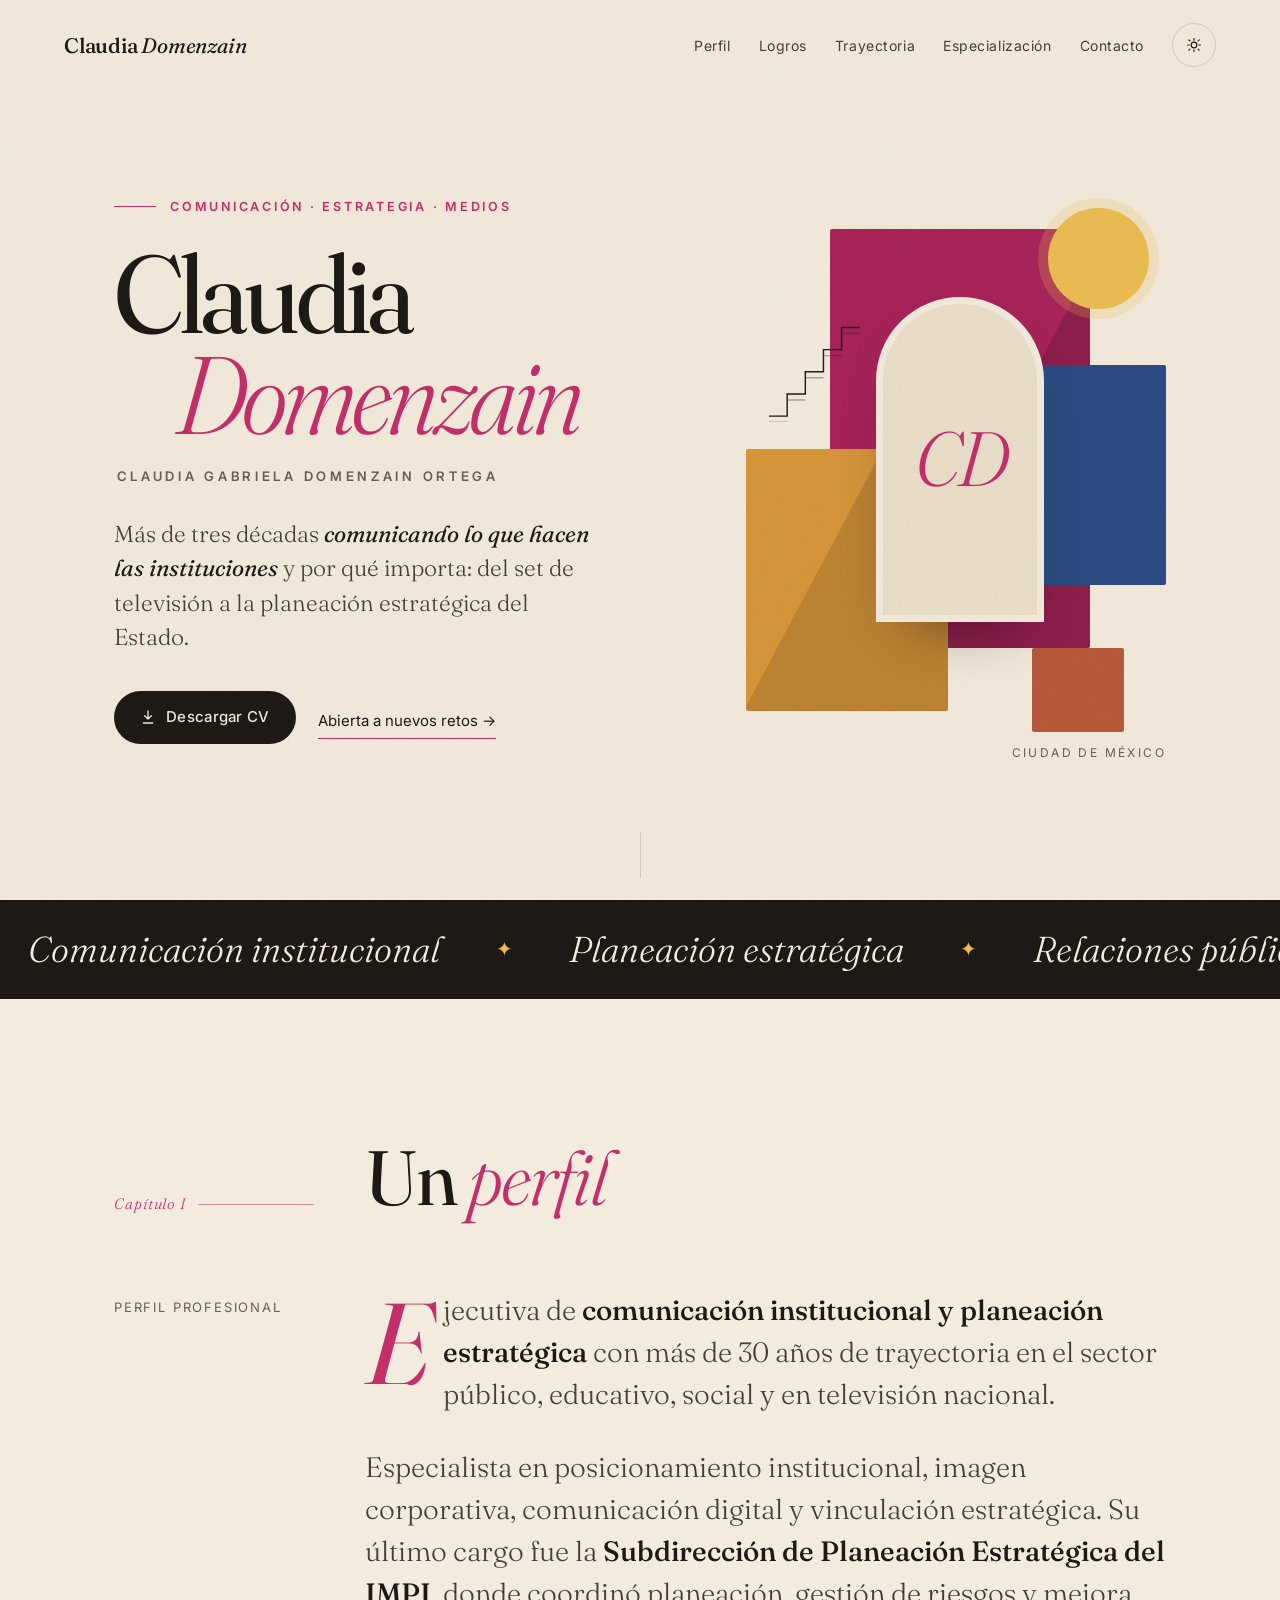
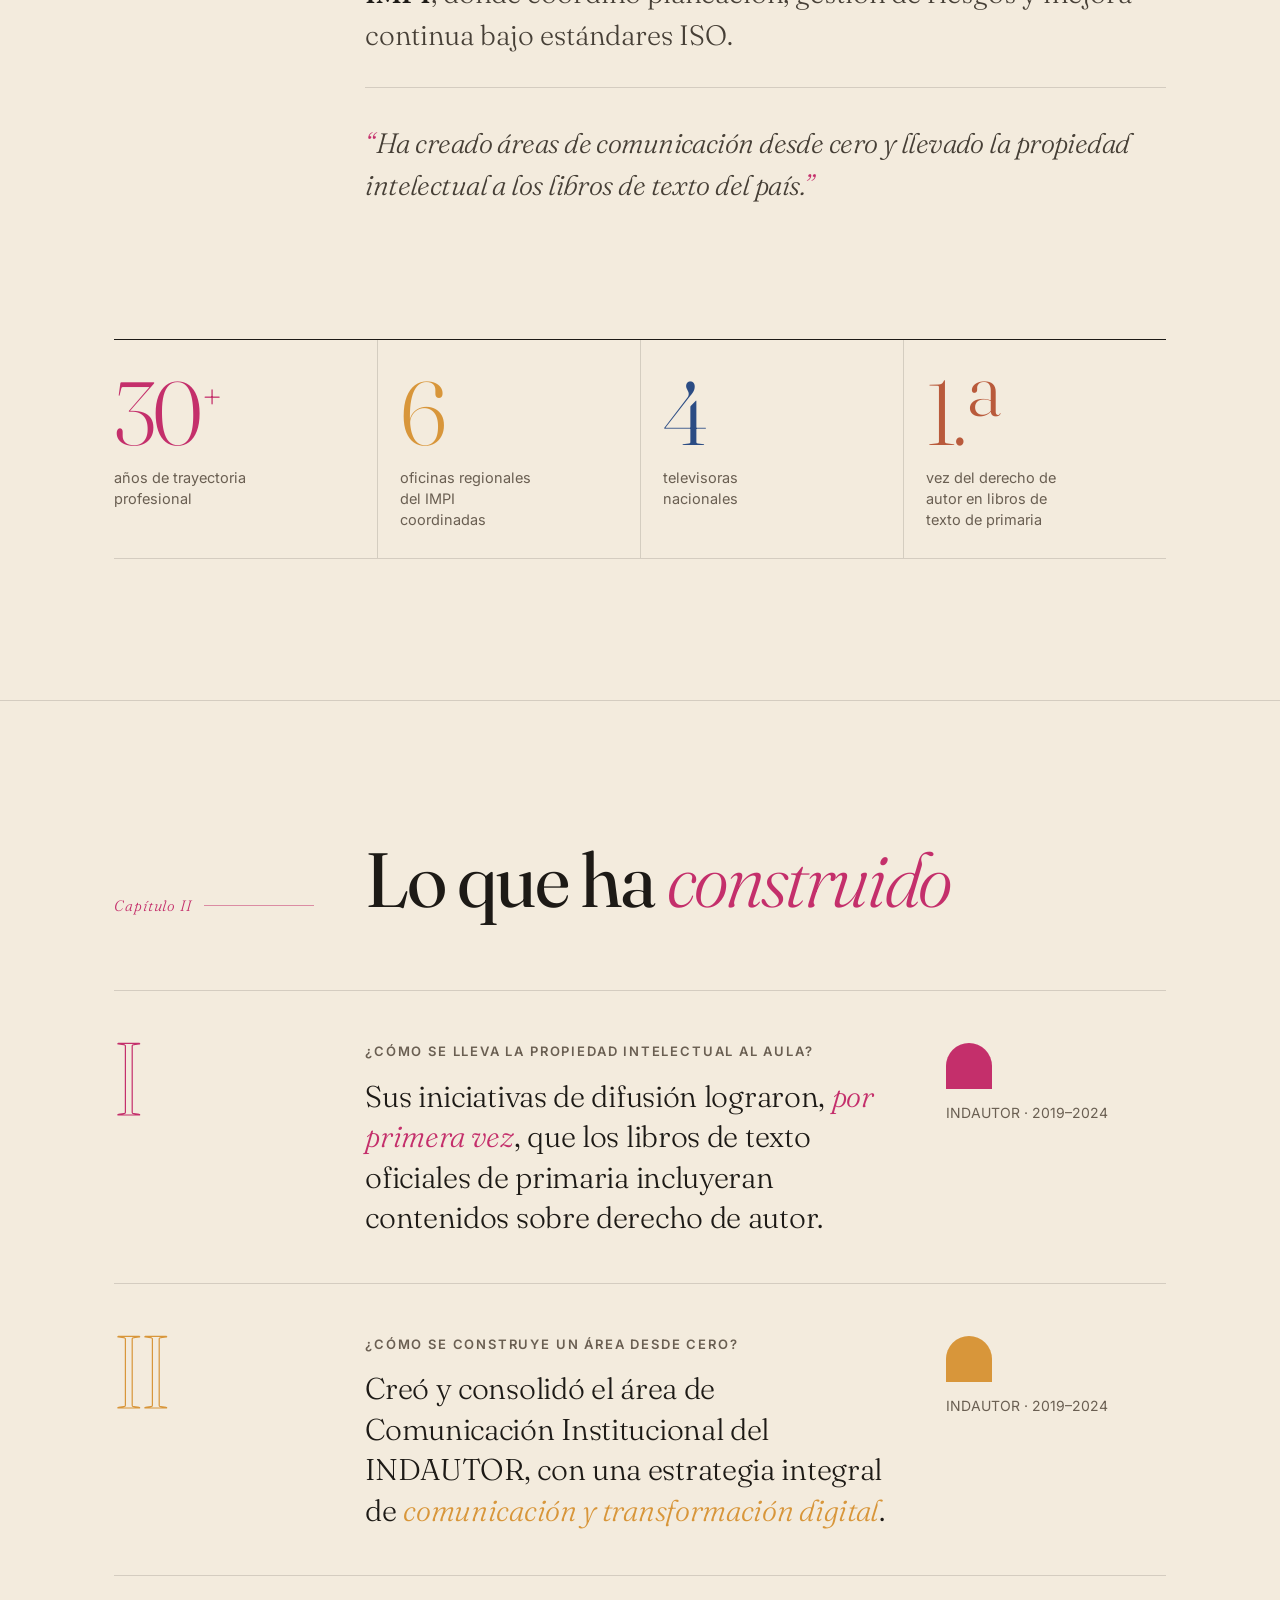
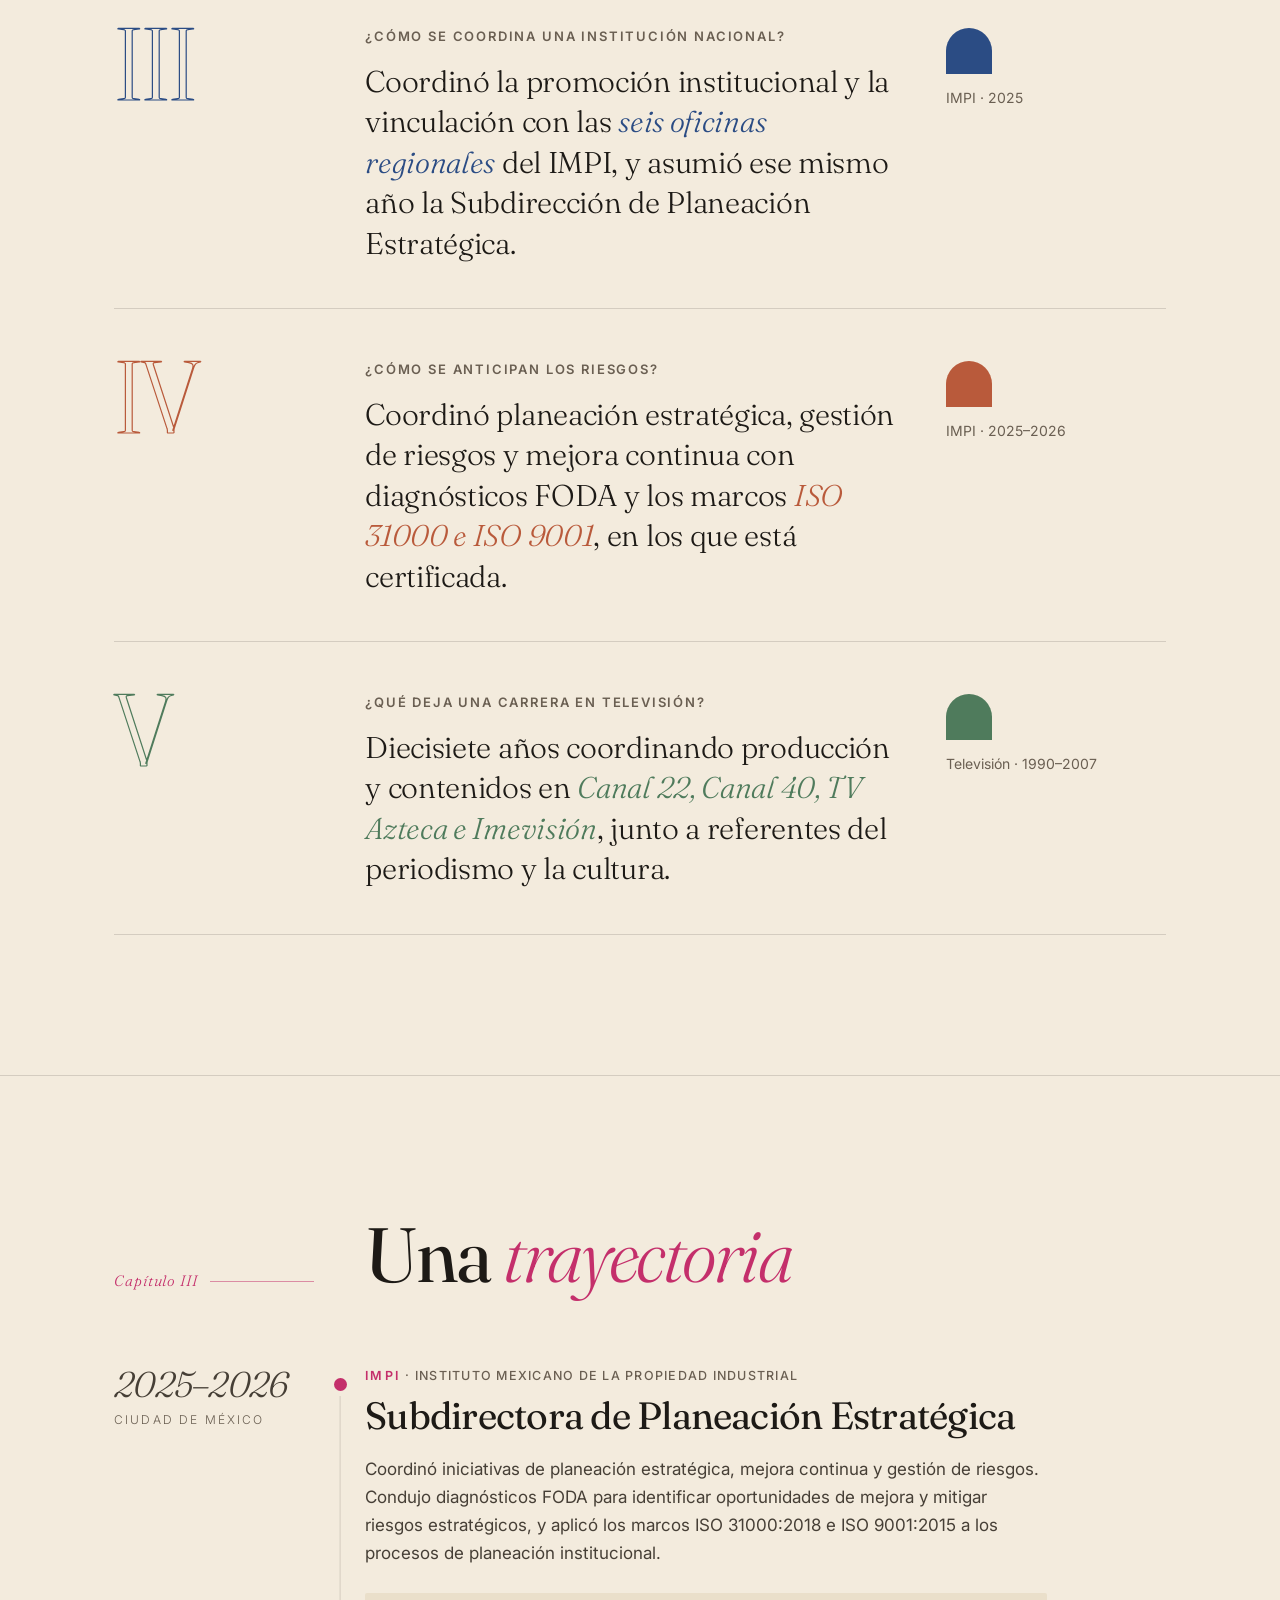
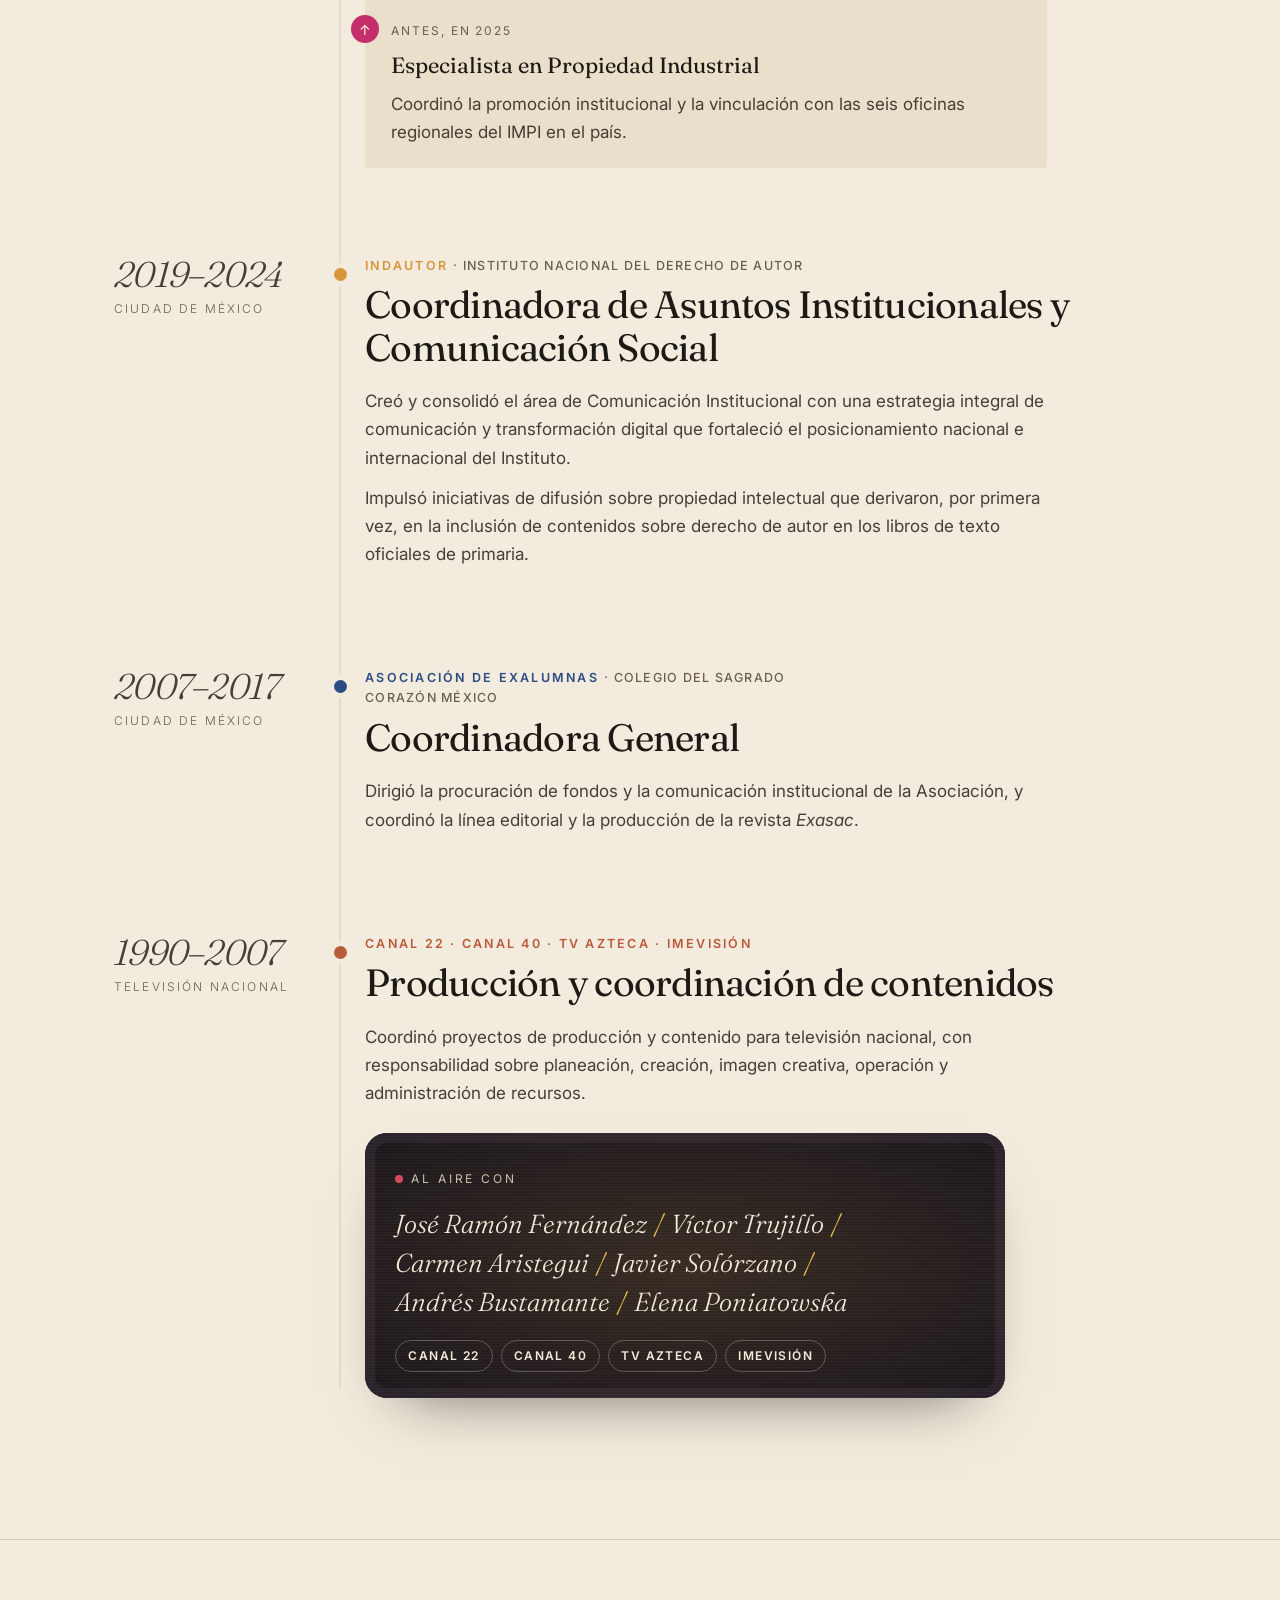
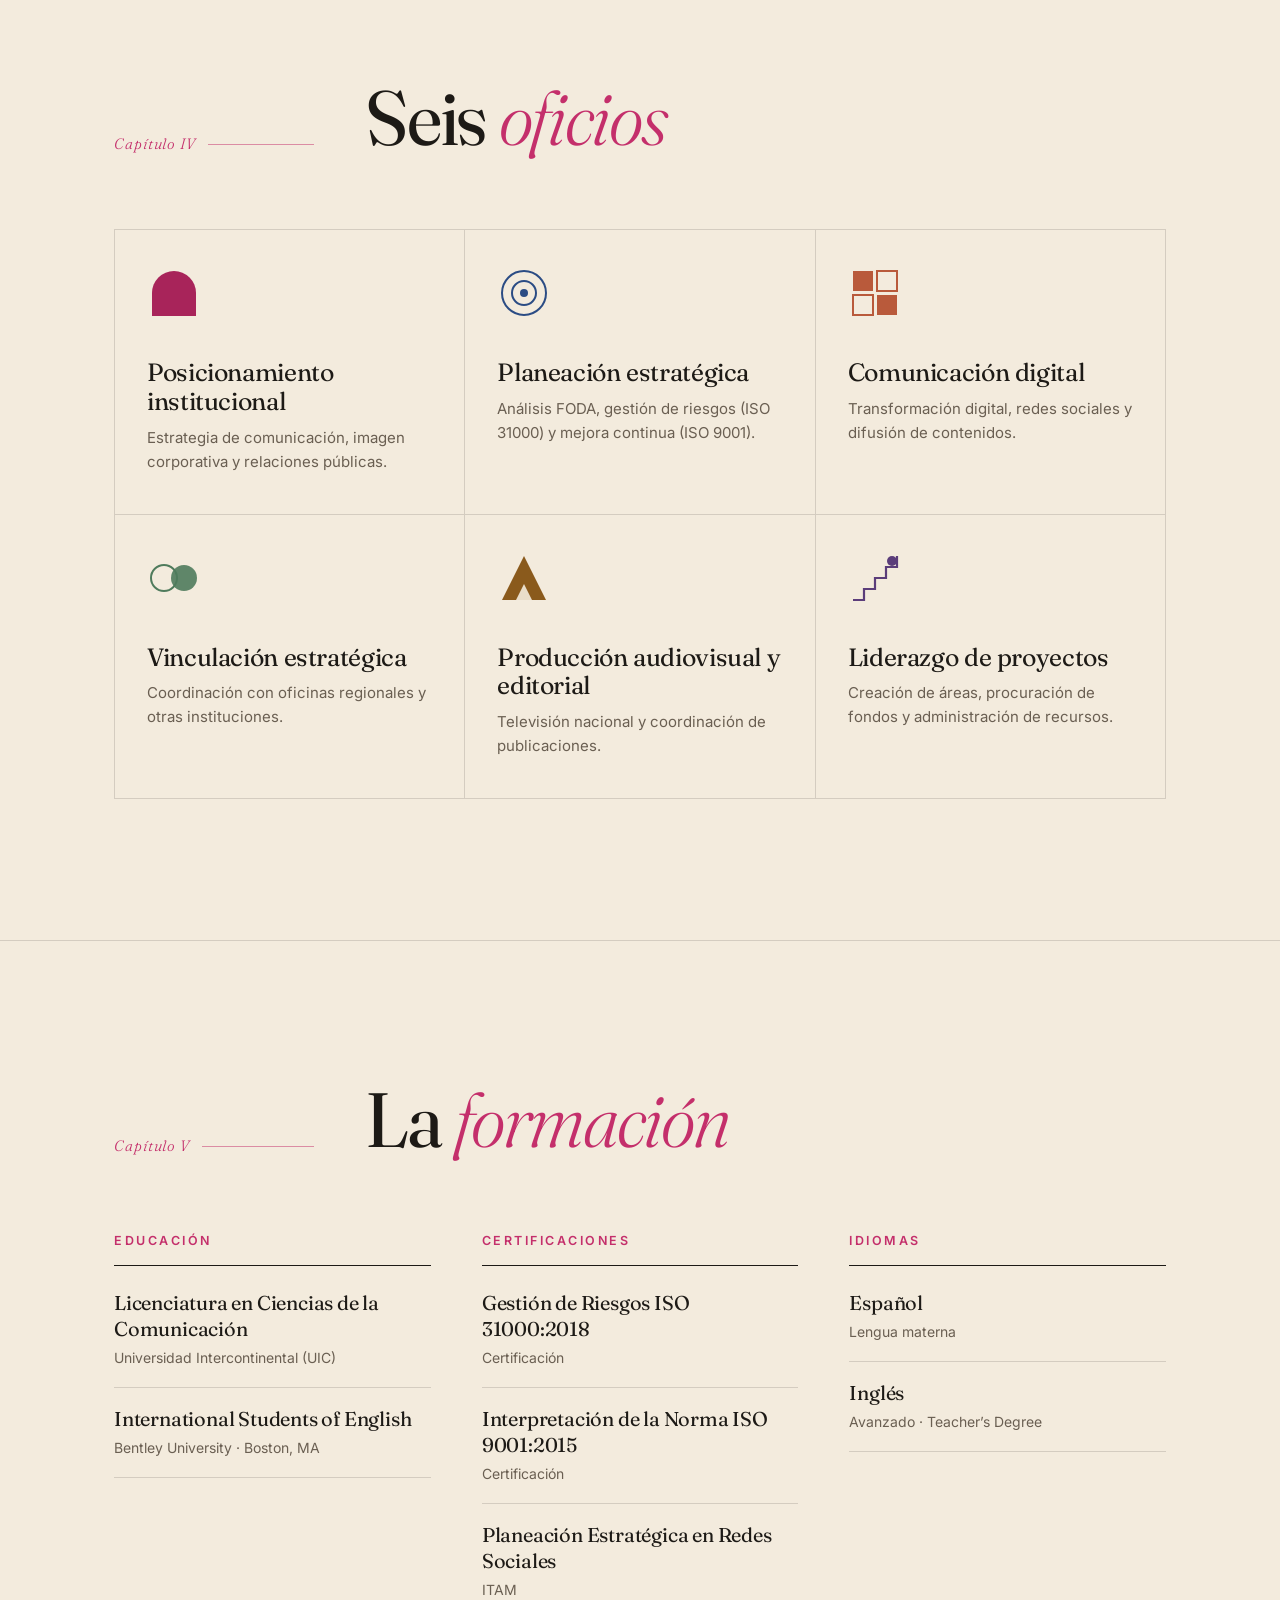
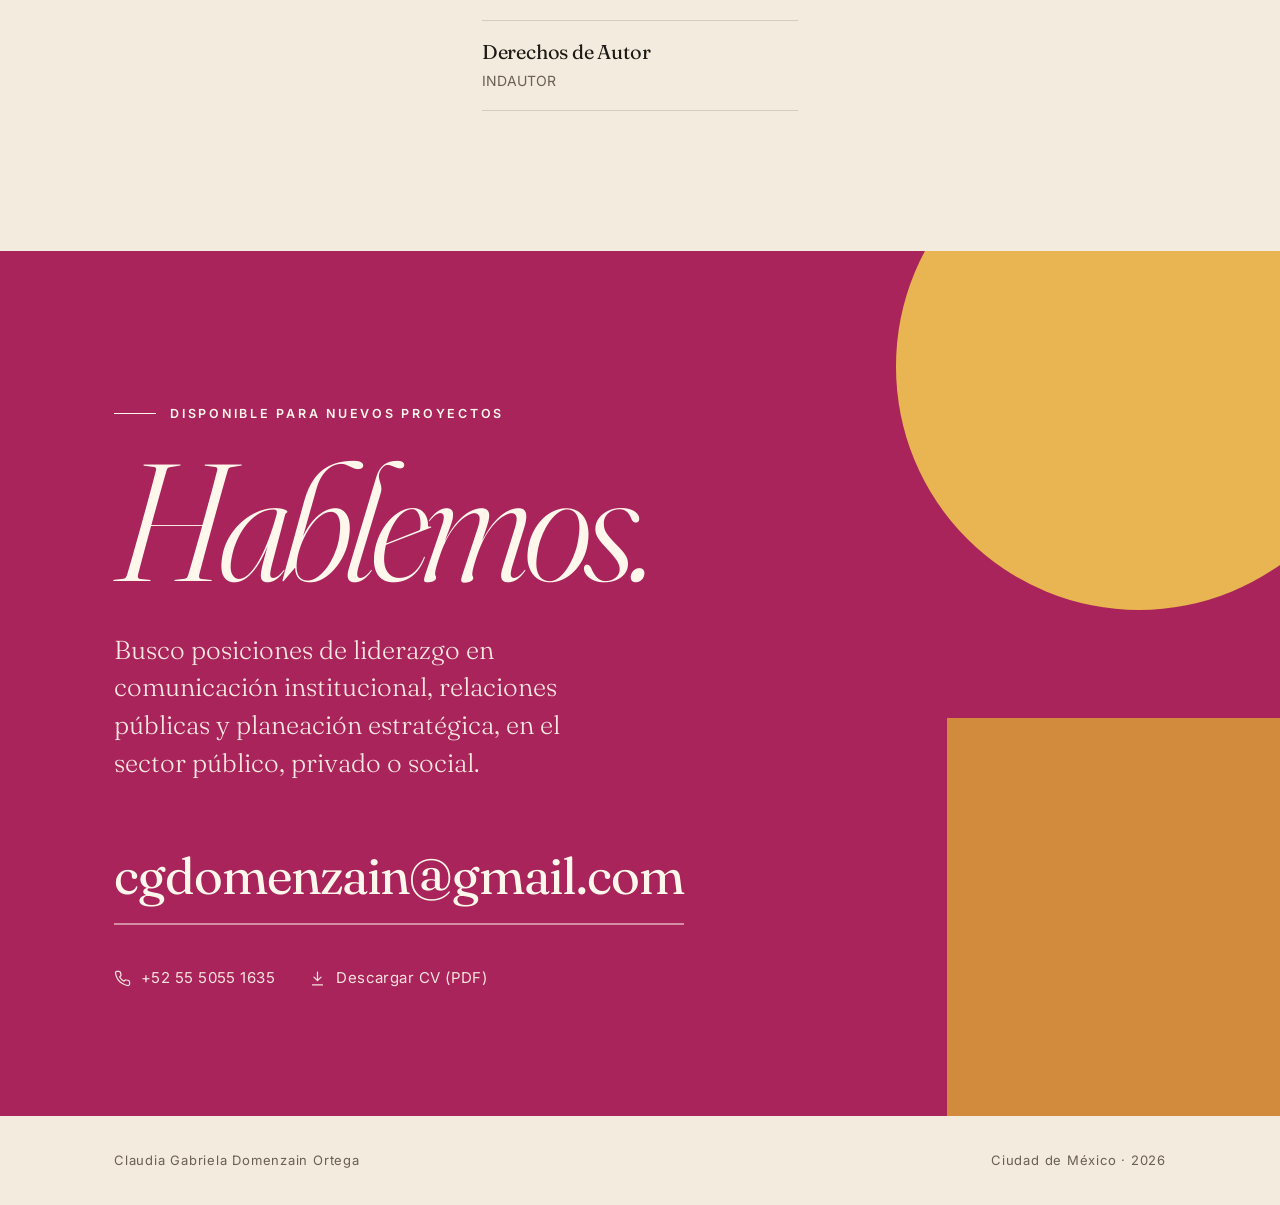
==== index.html @ 4acaadb1 "Sitio personal de Claudia Domenzain Co-Authored-By: Claude Opus 5.5 <noreply@anthropic.com>" ====
<!doctype html>
<html lang="es">
<head>
<meta charset="utf-8">
<meta name="viewport" content="width=device-width, initial-scale=1">
<title>Claudia Domenzain · Comunicación Institucional</title>
<meta name="description" content="Claudia Gabriela Domenzain Ortega: comunicación institucional, planeación estratégica y relaciones públicas, con más de 30 años de trayectoria en el sector público, educativo, social y en televisión nacional.">
<meta name="author" content="Claudia Gabriela Domenzain Ortega">
<meta name="theme-color" content="#a8245a">
<link rel="icon" href="data:image/svg+xml,%3Csvg xmlns='http://www.w3.org/2000/svg' viewBox='0 0 64 64'%3E%3Crect width='64' height='64' fill='%23a8245a'/%3E%3Ccircle cx='46' cy='18' r='10' fill='%23ecbd52'/%3E%3Cpath d='M18 64V34a14 14 0 0 1 28 0v30z' fill='%23f3ebdd'/%3E%3C/svg%3E">
<link rel="preconnect" href="https://fonts.googleapis.com">
<link rel="preconnect" href="https://fonts.gstatic.com" crossorigin>
<link rel="stylesheet" href="https://fonts.googleapis.com/css2?family=Fraunces:ital,opsz,wght,SOFT@0,9..144,300..600,0..100;1,9..144,300..600,0..100&family=Inter:wght@400;500;600&display=swap">
<link rel="stylesheet" href="assets/site.css">
<script>
  document.documentElement.classList.add('js');
  (function(){
    var t = null;
    try { t = localStorage.getItem('theme'); } catch(e) {}
    if (t) document.documentElement.setAttribute('data-theme', t);
  })();
</script>
</head>
<body id="top">

<nav class="nav" id="nav" aria-label="Secciones">
  <a class="brand" href="#top"><b>Claudia</b> Domenzain</a>
  <a class="lnk" href="#perfil">Perfil</a>
  <a class="lnk" href="#logros">Logros</a>
  <a class="lnk" href="#trayectoria">Trayectoria</a>
  <a class="lnk" href="#especialidad">Especialización</a>
  <a class="lnk" href="#contacto">Contacto</a>
  <button class="menubtn" type="button" id="menubtn" aria-expanded="false" aria-controls="menu"><i aria-hidden="true"></i><span class="lbl">Menú</span></button>
  <button class="themebtn" type="button" id="themebtn" aria-label="Cambiar entre tema claro y oscuro" title="Cambiar tema">
    <svg class="ico-sun" viewBox="0 0 24 24" width="16" height="16" aria-hidden="true" fill="none" stroke="currentColor" stroke-width="1.8" stroke-linecap="round"><circle cx="12" cy="12" r="4.2"/><path d="M12 2.4v2.4M12 19.2v2.4M4.2 4.2l1.7 1.7M18.1 18.1l1.7 1.7M2.4 12h2.4M19.2 12h2.4M4.2 19.8l1.7-1.7M18.1 5.9l1.7-1.7"/></svg>
    <svg class="ico-moon" viewBox="0 0 24 24" width="16" height="16" aria-hidden="true" fill="none" stroke="currentColor" stroke-width="1.8" stroke-linecap="round" stroke-linejoin="round"><path d="M20.5 14.2A8.5 8.5 0 0 1 9.8 3.5a8.5 8.5 0 1 0 10.7 10.7z"/></svg>
  </button>
</nav>

<div class="menu" id="menu" role="dialog" aria-modal="true" aria-label="Menú" inert>
  <div class="top">
    <span>Claudia Domenzain</span>
    <button class="close" type="button" id="menuclose" aria-label="Cerrar menú">
      <svg viewBox="0 0 24 24" width="18" height="18" fill="none" stroke="currentColor" stroke-width="1.8" stroke-linecap="round" aria-hidden="true"><path d="M6 6l12 12M18 6 6 18"/></svg>
    </button>
  </div>
  <ol>
    <li><a href="#perfil"><small>I</small>Perfil</a></li>
    <li><a href="#logros"><small>II</small>Logros</a></li>
    <li><a href="#trayectoria"><small>III</small>Trayectoria</a></li>
    <li><a href="#especialidad"><small>IV</small>Especialización</a></li>
    <li><a href="#formacion"><small>V</small>Formación</a></li>
    <li><a href="#contacto"><small>✦</small>Contacto</a></li>
  </ol>
  <div class="foot">
    <a href="assets/CV_Claudia_Domenzain.pdf" download>Descargar CV</a>
    <a href="mailto:cgdomenzain@gmail.com">cgdomenzain@gmail.com</a>
  </div>
  <div class="msun" aria-hidden="true"></div>
</div>

<main>
<!-- ============ PORTADA ============ -->
<header class="hero" id="hero">
  <div class="wrap">
    <div class="hero-text">
      <p class="kicker">Comunicación · Estrategia · Medios</p>
      <h1 class="name">
        <span>Claudia</span>
        <span class="it">Domenzain</span>
        <span class="sm">Claudia Gabriela Domenzain Ortega</span>
      </h1>
      <p class="lede">Más de tres décadas <em>comunicando lo que hacen las instituciones</em> y por qué importa: del set de televisión a la planeación estratégica del Estado.</p>
      <div class="actions">
        <a class="btn" href="assets/CV_Claudia_Domenzain.pdf" download>
          <svg viewBox="0 0 24 24" fill="none" stroke="currentColor" stroke-width="2" stroke-linecap="round" stroke-linejoin="round" aria-hidden="true"><path d="M12 3v12M7 10l5 5 5-5M5 21h14"/></svg>
          Descargar CV
        </a>
        <a class="textlink" href="#contacto">Abierta a nuevos retos →</a>
      </div>
    </div>

    <!-- Composición inspirada en los muros de color de Luis Barragán.
         Para usar una foto: guarda la imagen como assets/foto.jpg (vertical, mínimo 600×900 px). -->
    <div class="art" aria-hidden="true">
      <div class="plane p-rosa"></div>
      <div class="plane p-ocre"></div>
      <div class="plane p-azul"></div>
      <div class="plane p-terra"></div>
      <div class="sun"></div>
      <svg class="stairs" viewBox="0 0 100 150" fill="none" stroke="currentColor" stroke-width="1.4">
        <path d="M6 144h18v-22h18v-22h18V78h18V56h18"/>
        <path d="M6 150h18M24 128h18M42 106h18M60 84h18M78 62h18" opacity=".35"/>
      </svg>
      <div class="arch">
        <span class="ini">CD</span>
        <img src="assets/foto.jpg" alt="" onerror="this.remove()">
      </div>
      <span class="caption">Ciudad de México</span>
    </div>
  </div>
  <div class="scrollcue" aria-hidden="true"></div>
</header>

<!-- ============ MARQUESINA ============ -->
<div class="marquee" aria-hidden="true">
  <div class="track">
    <span>Comunicación institucional</span><span>Planeación estratégica</span><span>Relaciones públicas</span>
    <span>Producción televisiva</span><span>Comunicación digital</span><span>Vinculación estratégica</span>
    <span>Comunicación institucional</span><span>Planeación estratégica</span><span>Relaciones públicas</span>
    <span>Producción televisiva</span><span>Comunicación digital</span><span>Vinculación estratégica</span>
  </div>
</div>

<!-- ============ I. PERFIL ============ -->
<section class="chapter" id="perfil" aria-labelledby="h-perfil">
  <div class="wrap">
    <div class="ch-head reveal">
      <div class="ch-num">Capítulo I</div>
      <h2 class="ch-title" id="h-perfil">Un <span class="it">perfil</span></h2>
    </div>
    <div class="ch-body">
      <div class="side">Perfil profesional</div>
      <div class="perfil reveal">
        <p>Ejecutiva de <strong>comunicación institucional y planeación estratégica</strong> con más de 30 años de trayectoria en el sector público, educativo, social y en televisión nacional.</p>
        <p>Especialista en posicionamiento institucional, imagen corporativa, comunicación digital y vinculación estratégica. Su último cargo fue la <strong>Subdirección de Planeación Estratégica del IMPI</strong>, donde coordinó planeación, gestión de riesgos y mejora continua bajo estándares ISO.</p>
        <p class="pull">Ha creado áreas de comunicación desde cero y llevado la propiedad intelectual a los libros de texto del país.</p>
      </div>
    </div>

    <div class="figures reveal" role="list">
      <div class="fig" role="listitem"><b><span data-count="30">30</span><sup>+</sup></b><span>años de trayectoria profesional</span></div>
      <div class="fig" role="listitem"><b><span data-count="6">6</span></b><span>oficinas regionales del IMPI coordinadas</span></div>
      <div class="fig" role="listitem"><b><span data-count="4">4</span></b><span>televisoras nacionales</span></div>
      <div class="fig" role="listitem"><b>1.ª</b><span>vez del derecho de autor en libros de texto de primaria</span></div>
    </div>
  </div>
</section>

<!-- ============ II. LOGROS ============ -->
<section class="chapter" id="logros" aria-labelledby="h-logros">
  <div class="wrap">
    <div class="ch-head reveal">
      <div class="ch-num">Capítulo II</div>
      <h2 class="ch-title" id="h-logros">Lo que ha <span class="it">construido</span></h2>
    </div>
    <ol class="logros">
      <li class="logro reveal">
        <div class="rn" aria-hidden="true">I</div>
        <div>
          <p class="q">¿Cómo se lleva la propiedad intelectual al aula?</p>
          <p class="a">Sus iniciativas de difusión lograron, <em>por primera vez</em>, que los libros de texto oficiales de primaria incluyeran contenidos sobre derecho de autor.</p>
        </div>
        <div class="meta"><span class="sw"></span>INDAUTOR · 2019–2024</div>
      </li>
      <li class="logro reveal">
        <div class="rn" aria-hidden="true">II</div>
        <div>
          <p class="q">¿Cómo se construye un área desde cero?</p>
          <p class="a">Creó y consolidó el área de Comunicación Institucional del INDAUTOR, con una estrategia integral de <em>comunicación y transformación digital</em>.</p>
        </div>
        <div class="meta"><span class="sw"></span>INDAUTOR · 2019–2024</div>
      </li>
      <li class="logro reveal">
        <div class="rn" aria-hidden="true">III</div>
        <div>
          <p class="q">¿Cómo se coordina una institución nacional?</p>
          <p class="a">Coordinó la promoción institucional y la vinculación con las <em>seis oficinas regionales</em> del IMPI, y asumió ese mismo año la Subdirección de Planeación Estratégica.</p>
        </div>
        <div class="meta"><span class="sw"></span>IMPI · 2025</div>
      </li>
      <li class="logro reveal">
        <div class="rn" aria-hidden="true">IV</div>
        <div>
          <p class="q">¿Cómo se anticipan los riesgos?</p>
          <p class="a">Coordinó planeación estratégica, gestión de riesgos y mejora continua con diagnósticos FODA y los marcos <em>ISO 31000 e ISO 9001</em>, en los que está certificada.</p>
        </div>
        <div class="meta"><span class="sw"></span>IMPI · 2025–2026</div>
      </li>
      <li class="logro reveal">
        <div class="rn" aria-hidden="true">V</div>
        <div>
          <p class="q">¿Qué deja una carrera en televisión?</p>
          <p class="a">Diecisiete años coordinando producción y contenidos en <em>Canal 22, Canal 40, TV Azteca e Imevisión</em>, junto a referentes del periodismo y la cultura.</p>
        </div>
        <div class="meta"><span class="sw"></span>Televisión · 1990–2007</div>
      </li>
    </ol>
  </div>
</section>

<!-- ============ III. TRAYECTORIA ============ -->
<section class="chapter" id="trayectoria" aria-labelledby="h-tray">
  <div class="wrap">
    <div class="ch-head reveal">
      <div class="ch-num">Capítulo III</div>
      <h2 class="ch-title" id="h-tray">Una <span class="it">trayectoria</span></h2>
    </div>
    <ol class="tray">
      <li class="job reveal">
        <div class="when">2025–2026<small>Ciudad de México</small></div>
        <div>
          <p class="org">IMPI <span>· Instituto Mexicano de la Propiedad Industrial</span></p>
          <h3>Subdirectora de Planeación Estratégica</h3>
          <p>Coordinó iniciativas de planeación estratégica, mejora continua y gestión de riesgos. Condujo diagnósticos FODA para identificar oportunidades de mejora y mitigar riesgos estratégicos, y aplicó los marcos ISO 31000:2018 e ISO 9001:2015 a los procesos de planeación institucional.</p>
          <div class="promo">
            <span class="tag">Antes, en 2025</span>
            <h4>Especialista en Propiedad Industrial</h4>
            <p>Coordinó la promoción institucional y la vinculación con las seis oficinas regionales del IMPI en el país.</p>
          </div>
        </div>
      </li>
      <li class="job reveal">
        <div class="when">2019–2024<small>Ciudad de México</small></div>
        <div>
          <p class="org">INDAUTOR <span>· Instituto Nacional del Derecho de Autor</span></p>
          <h3>Coordinadora de Asuntos Institucionales y Comunicación Social</h3>
          <p>Creó y consolidó el área de Comunicación Institucional con una estrategia integral de comunicación y transformación digital que fortaleció el posicionamiento nacional e internacional del Instituto.</p>
          <p>Impulsó iniciativas de difusión sobre propiedad intelectual que derivaron, por primera vez, en la inclusión de contenidos sobre derecho de autor en los libros de texto oficiales de primaria.</p>
        </div>
      </li>
      <li class="job reveal">
        <div class="when">2007–2017<small>Ciudad de México</small></div>
        <div>
          <p class="org">Asociación de Exalumnas <span>· Colegio del Sagrado Corazón México</span></p>
          <h3>Coordinadora General</h3>
          <p>Dirigió la procuración de fondos y la comunicación institucional de la Asociación, y coordinó la línea editorial y la producción de la revista <i>Exasac</i>.</p>
        </div>
      </li>
      <li class="job reveal">
        <div class="when">1990–2007<small>Televisión nacional</small></div>
        <div>
          <p class="org">Canal 22 · Canal 40 · TV Azteca · Imevisión</p>
          <h3>Producción y coordinación de contenidos</h3>
          <p>Coordinó proyectos de producción y contenido para televisión nacional, con responsabilidad sobre planeación, creación, imagen creativa, operación y administración de recursos.</p>
          <div class="tv">
            <span class="live">Al aire con</span>
            <p class="names">
              <span>José Ramón Fernández</span> <span>Víctor Trujillo</span> <span>Carmen Aristegui</span>
              <span>Javier Solórzano</span> <span>Andrés Bustamante</span> <span>Elena Poniatowska</span>
            </p>
            <div class="channels"><b>Canal 22</b><b>Canal 40</b><b>TV Azteca</b><b>Imevisión</b></div>
          </div>
        </div>
      </li>
    </ol>
  </div>
</section>

<!-- ============ IV. ESPECIALIZACIÓN ============ -->
<section class="chapter" id="especialidad" aria-labelledby="h-esp">
  <div class="wrap">
    <div class="ch-head reveal">
      <div class="ch-num">Capítulo IV</div>
      <h2 class="ch-title" id="h-esp">Seis <span class="it">oficios</span></h2>
    </div>
    <div class="areas reveal">
      <div class="area">
        <svg class="glyph" viewBox="0 0 54 54" aria-hidden="true"><path d="M5 50V27a22 22 0 0 1 44 0v23z" fill="currentColor"/></svg>
        <h3>Posicionamiento institucional</h3><p>Estrategia de comunicación, imagen corporativa y relaciones públicas.</p>
      </div>
      <div class="area">
        <svg class="glyph" viewBox="0 0 54 54" aria-hidden="true"><circle cx="27" cy="27" r="22" fill="none" stroke="currentColor" stroke-width="2"/><circle cx="27" cy="27" r="12" fill="none" stroke="currentColor" stroke-width="2"/><circle cx="27" cy="27" r="4" fill="currentColor"/></svg>
        <h3>Planeación estratégica</h3><p>Análisis FODA, gestión de riesgos (ISO 31000) y mejora continua (ISO 9001).</p>
      </div>
      <div class="area">
        <svg class="glyph" viewBox="0 0 54 54" aria-hidden="true"><rect x="5" y="5" width="20" height="20" fill="currentColor"/><rect x="29" y="5" width="20" height="20" fill="none" stroke="currentColor" stroke-width="2"/><rect x="5" y="29" width="20" height="20" fill="none" stroke="currentColor" stroke-width="2"/><rect x="29" y="29" width="20" height="20" fill="currentColor"/></svg>
        <h3>Comunicación digital</h3><p>Transformación digital, redes sociales y difusión de contenidos.</p>
      </div>
      <div class="area">
        <svg class="glyph" viewBox="0 0 54 54" aria-hidden="true"><circle cx="17" cy="27" r="13" fill="none" stroke="currentColor" stroke-width="2"/><circle cx="37" cy="27" r="13" fill="currentColor" opacity=".9"/></svg>
        <h3>Vinculación estratégica</h3><p>Coordinación con oficinas regionales y otras instituciones.</p>
      </div>
      <div class="area">
        <svg class="glyph" viewBox="0 0 54 54" aria-hidden="true"><path d="M5 49 27 5l22 44z" fill="currentColor"/><path d="M19 49l8-16 8 16" fill="var(--paper)" opacity=".9"/></svg>
        <h3>Producción audiovisual y editorial</h3><p>Televisión nacional y coordinación de publicaciones.</p>
      </div>
      <div class="area">
        <svg class="glyph" viewBox="0 0 54 54" aria-hidden="true"><path d="M5 49h11V38h11V27h11V16h11V5" fill="none" stroke="currentColor" stroke-width="2.2"/><circle cx="44" cy="10" r="5" fill="currentColor"/></svg>
        <h3>Liderazgo de proyectos</h3><p>Creación de áreas, procuración de fondos y administración de recursos.</p>
      </div>
    </div>
  </div>
</section>

<!-- ============ V. FORMACIÓN ============ -->
<section class="chapter" id="formacion" aria-labelledby="h-form">
  <div class="wrap">
    <div class="ch-head reveal">
      <div class="ch-num">Capítulo V</div>
      <h2 class="ch-title" id="h-form">La <span class="it">formación</span></h2>
    </div>
    <div class="form-grid reveal">
      <div>
        <h3>Educación</h3>
        <ul>
          <li><b>Licenciatura en Ciencias de la Comunicación</b><span>Universidad Intercontinental (UIC)</span></li>
          <li><b>International Students of English</b><span>Bentley University · Boston, MA</span></li>
        </ul>
      </div>
      <div>
        <h3>Certificaciones</h3>
        <ul>
          <li><b>Gestión de Riesgos ISO 31000:2018</b><span>Certificación</span></li>
          <li><b>Interpretación de la Norma ISO 9001:2015</b><span>Certificación</span></li>
          <li><b>Planeación Estratégica en Redes Sociales</b><span>ITAM</span></li>
          <li><b>Derechos de Autor</b><span>INDAUTOR</span></li>
        </ul>
      </div>
      <div>
        <h3>Idiomas</h3>
        <ul>
          <li><b>Español</b><span>Lengua materna</span></li>
          <li><b>Inglés</b><span>Avanzado · Teacher’s Degree</span></li>
        </ul>
      </div>
    </div>
  </div>
</section>

<!-- ============ CONTACTO ============ -->
<section class="contacto" id="contacto" aria-labelledby="h-contacto">
  <div class="big-sun" aria-hidden="true"></div>
  <div class="wall" aria-hidden="true"></div>
  <div class="wrap reveal">
    <p class="kicker">Disponible para nuevos proyectos</p>
    <h2 id="h-contacto">Hablemos.</h2>
    <p>Busco posiciones de liderazgo en comunicación institucional, relaciones públicas y planeación estratégica, en el sector público, privado o social.</p>
    <a class="mail" href="mailto:cgdomenzain@gmail.com">cgdomenzain@gmail.com</a>
    <div class="row">
      <a href="tel:+525550551635">
        <svg viewBox="0 0 24 24" fill="none" stroke="currentColor" stroke-width="1.8" stroke-linecap="round" stroke-linejoin="round" aria-hidden="true"><path d="M22 16.9v3a2 2 0 0 1-2.2 2 19.8 19.8 0 0 1-8.6-3.1 19.5 19.5 0 0 1-6-6A19.8 19.8 0 0 1 2.1 4.2 2 2 0 0 1 4.1 2h3a2 2 0 0 1 2 1.7c.1.9.4 1.8.7 2.7a2 2 0 0 1-.5 2.1L8 9.8a16 16 0 0 0 6 6l1.3-1.3a2 2 0 0 1 2.1-.4c.9.3 1.8.6 2.7.7a2 2 0 0 1 1.7 2z"/></svg>
        +52 55 5055 1635</a>
      <a href="assets/CV_Claudia_Domenzain.pdf" download>
        <svg viewBox="0 0 24 24" fill="none" stroke="currentColor" stroke-width="1.8" stroke-linecap="round" stroke-linejoin="round" aria-hidden="true"><path d="M12 3v12M7 10l5 5 5-5M5 21h14"/></svg>
        Descargar CV (PDF)</a>
      <!-- Cuando tenga LinkedIn, descomenta y reemplaza la URL:
      <a href="https://www.linkedin.com/in/TU-PERFIL">LinkedIn ↗</a>
      -->
    </div>
  </div>
</section>
</main>

<footer>
  <div class="wrap">
    <span>Claudia Gabriela Domenzain Ortega</span>
    <span>Ciudad de México · 2026</span>
  </div>
</footer>

<script>
  (function(){
    var root = document.documentElement;

    // Tema claro / oscuro
    document.getElementById('themebtn').addEventListener('click', function(){
      var current = root.getAttribute('data-theme') ||
        (matchMedia('(prefers-color-scheme: dark)').matches ? 'dark' : 'light');
      var next = current === 'dark' ? 'light' : 'dark';
      root.setAttribute('data-theme', next);
      try { localStorage.setItem('theme', next); } catch(e) {}
    });

    // Menú móvil
    var menu = document.getElementById('menu'), menubtn = document.getElementById('menubtn'),
        menuclose = document.getElementById('menuclose');
    var setMenu = function(open){
      menu.classList.toggle('open', open);
      document.body.classList.toggle('menu-open', open);
      menubtn.setAttribute('aria-expanded', open);
      if (open) { menu.removeAttribute('inert'); menuclose.focus(); }
      else { menu.setAttribute('inert', ''); menubtn.focus({preventScroll:true}); }
    };
    menubtn.addEventListener('click', function(){ setMenu(true); });
    menuclose.addEventListener('click', function(){ setMenu(false); });
    menu.querySelectorAll('ol a').forEach(function(a){ a.addEventListener('click', function(){ setMenu(false); }); });
    addEventListener('keydown', function(e){ if (e.key === 'Escape' && menu.classList.contains('open')) setMenu(false); });
    matchMedia('(min-width: 821px)').addEventListener('change', function(e){ if (e.matches && menu.classList.contains('open')) setMenu(false); });

    // Animación de portada
    requestAnimationFrame(function(){ document.body.classList.add('loaded'); });

    // Barra de navegación al hacer scroll
    var nav = document.getElementById('nav');
    var onScroll = function(){ nav.classList.toggle('scrolled', scrollY > 30); };
    addEventListener('scroll', onScroll, {passive:true}); onScroll();

    var reduce = matchMedia('(prefers-reduced-motion: reduce)').matches;

    // Aparición de secciones y conteo de cifras
    var count = function(el){
      var target = +el.dataset.count, t0 = null;
      el.textContent = '0';
      var step = function(t){
        if (!t0) t0 = t;
        var p = Math.min((t - t0) / 1400, 1);
        el.textContent = Math.round(target * (1 - Math.pow(1 - p, 3)));
        if (p < 1) requestAnimationFrame(step);
      };
      requestAnimationFrame(step);
    };
    if (!('IntersectionObserver' in window)) {
      document.querySelectorAll('.reveal').forEach(function(el){ el.classList.add('in'); });
      return;
    }
    var io = new IntersectionObserver(function(entries){
      entries.forEach(function(e){
        if (!e.isIntersecting) return;
        e.target.classList.add('in');
        if (!reduce) e.target.querySelectorAll('[data-count]').forEach(count);
        io.unobserve(e.target);
      });
    }, {threshold:.15, rootMargin:'0px 0px -40px 0px'});
    document.querySelectorAll('.reveal').forEach(function(el){ io.observe(el); });
  })();
</script>
</body>
</html>
---- assets/site.css ----
/* Claudia Gabriela Domenzain Ortega — sitio personal
   Dirección de arte: revista editorial + modernismo mexicano (los muros de color de Barragán).
   Tipografía: Fraunces (display, cursivas) + Inter (texto). */

:root{
  --serif:'Fraunces', Georgia, 'Times New Roman', serif;
  --sans:'Inter', -apple-system, BlinkMacSystemFont, 'Helvetica Neue', system-ui, sans-serif;

  --paper:#f3ebdd; --paper-2:#eadfca; --paper-3:#e2d3ba;
  --ink:#1d1a16; --ink-soft:#463f36; --muted:#6a5f52;
  --line:rgba(29,26,22,.14);

  --rosa:#c42f6b;      /* rosa mexicano: texto y acentos */
  --rosa-deep:#a8245a; /* fondos con texto claro */
  --ocre:#d8963a;
  --sol:#ecbd52;
  --azul:#2b4c84;
  --terracota:#b95a3b;
  --verde:#4f7b5c; --cafe:#8a5a1c; --morado:#5b3d7a;
  --on-color:#fff7ec;

  --grain-opacity:.11; --grain-blend:multiply;
  --gutter:clamp(18px,5vw,64px);
  --ease:cubic-bezier(.2,.7,.2,1);
}
@media (prefers-color-scheme: dark){
  :root:not([data-theme="light"]){
    --paper:#14121b; --paper-2:#1c1925; --paper-3:#272233;
    --ink:#f0e7d8; --ink-soft:#d3c8b6; --muted:#a59a88;
    --line:rgba(240,231,216,.14);
    --rosa:#ee6d99; --rosa-deep:#a8245a;
    --ocre:#e0a24c; --sol:#efc562; --azul:#5f80c6; --terracota:#df825f; --verde:#86b893; --cafe:#c9924a; --morado:#a98bd6;
    --grain-opacity:.07; --grain-blend:screen;
  }
}
:root[data-theme="dark"]{
  --paper:#14121b; --paper-2:#1c1925; --paper-3:#272233;
  --ink:#f0e7d8; --ink-soft:#d3c8b6; --muted:#a59a88;
  --line:rgba(240,231,216,.14);
  --rosa:#ee6d99; --rosa-deep:#a8245a;
  --ocre:#e0a24c; --sol:#efc562; --azul:#5f80c6; --terracota:#df825f; --verde:#86b893; --cafe:#c9924a; --morado:#a98bd6;
  --grain-opacity:.07; --grain-blend:screen;
}

*{box-sizing:border-box}
html{scroll-behavior:smooth;overflow-x:clip;scroll-padding-top:80px}
body{
  margin:0;background:var(--paper);color:var(--ink);
  font-family:var(--sans);font-size:17px;line-height:1.65;
  -webkit-font-smoothing:antialiased;text-rendering:optimizeLegibility;
  transition:background-color .5s var(--ease),color .5s var(--ease);
}
/* grano de papel */
body::after{
  content:"";position:fixed;inset:0;pointer-events:none;z-index:100;
  opacity:var(--grain-opacity);mix-blend-mode:var(--grain-blend);
  background-image:url("data:image/svg+xml,%3Csvg xmlns='http://www.w3.org/2000/svg' width='220' height='220'%3E%3Cfilter id='n'%3E%3CfeTurbulence type='fractalNoise' baseFrequency='.85' numOctaves='3' stitchTiles='stitch'/%3E%3CfeColorMatrix values='0 0 0 0 0.5 0 0 0 0 0.45 0 0 0 0 0.4 0 0 0 1 0'/%3E%3C/filter%3E%3Crect width='100%25' height='100%25' filter='url(%23n)'/%3E%3C/svg%3E");
}
::selection{background:var(--rosa);color:var(--on-color)}
a{color:inherit}
:focus-visible{outline:2px solid var(--rosa);outline-offset:4px;border-radius:4px}
img{max-width:100%;display:block}
.wrap{max-width:1180px;margin:0 auto;padding:0 var(--gutter)}
.it{font-style:italic}

/* ---------- nav ---------- */
.nav{
  position:fixed;inset:0 0 auto;z-index:50;
  display:flex;align-items:center;gap:28px;padding:18px var(--gutter);
  transition:background-color .4s var(--ease),padding .4s var(--ease),box-shadow .4s var(--ease);
}
.nav.scrolled{
  background:color-mix(in srgb,var(--paper) 86%,transparent);
  backdrop-filter:blur(14px) saturate(1.2);-webkit-backdrop-filter:blur(14px) saturate(1.2);
  padding-top:12px;padding-bottom:12px;box-shadow:0 1px 0 var(--line);
}
.nav .brand{display:inline-block;padding:10px 0;white-space:nowrap;font-family:var(--serif);font-style:italic;font-size:21px;text-decoration:none;margin-right:auto;letter-spacing:-.01em}
.nav .brand b{font-style:normal;font-weight:500}
.nav .lnk{font-size:14px;letter-spacing:.04em;text-decoration:none;color:var(--ink-soft);position:relative}
.nav .lnk::after{content:"";position:absolute;left:0;right:0;bottom:-4px;height:1px;background:var(--rosa);transform:scaleX(0);transform-origin:left;transition:transform .35s var(--ease)}
.themebtn{
  width:44px;height:44px;border-radius:50%;border:1px solid var(--line);background:transparent;color:var(--ink);
  display:grid;place-items:center;cursor:pointer;flex:none;transition:border-color .3s,transform .4s var(--ease);
}
.themebtn .ico-moon{display:none}
:root[data-theme="dark"] .themebtn .ico-sun{display:none}
:root[data-theme="dark"] .themebtn .ico-moon{display:block}

/* ---------- menú móvil ---------- */
.menubtn{
  display:none;align-items:center;gap:10px;height:44px;padding:0 18px;border-radius:999px;
  border:1px solid var(--line);background:transparent;color:var(--ink);cursor:pointer;
  font:600 13px/1 var(--sans);letter-spacing:.14em;text-transform:uppercase;
}
.menubtn i{display:block;width:16px;height:1.5px;background:currentColor;box-shadow:0 -5px 0 currentColor,0 5px 0 currentColor}
.menu{
  position:fixed;inset:0;z-index:80;background:var(--rosa-deep);color:var(--on-color);
  display:flex;flex-direction:column;padding:20px var(--gutter) calc(96px + env(safe-area-inset-bottom));
  overflow-y:auto;overscroll-behavior:contain;
  clip-path:circle(0 at calc(100% - 48px) 40px);visibility:hidden;
  transition:clip-path .7s var(--ease),visibility 0s linear .7s;
}
.menu.open{clip-path:circle(160% at calc(100% - 48px) 40px);visibility:visible;transition:clip-path .7s var(--ease),visibility 0s}
.menu .top{display:flex;justify-content:space-between;align-items:center;min-height:52px}
.menu .top span{font-family:var(--serif);font-style:italic;font-size:20px}
.menu .close{width:44px;height:44px;border-radius:50%;border:1px solid rgba(255,247,236,.4);background:transparent;color:inherit;display:grid;place-items:center;cursor:pointer}
.menu ol{list-style:none;margin:auto 0;padding:32px 0;position:relative;z-index:1}
.menu li{border-bottom:1px solid rgba(255,247,236,.22)}
.menu li a{display:flex;align-items:baseline;gap:18px;padding:14px 0;min-height:56px;text-decoration:none;
  font-family:var(--serif);font-weight:300;font-size:clamp(32px,9vw,44px);line-height:1.1;letter-spacing:-.02em}
.menu li a small{font-style:italic;font-size:15px;opacity:.7;min-width:28px}
.menu .foot{position:relative;z-index:1;display:flex;flex-wrap:wrap;gap:4px 24px;font-size:15px}
.menu .foot a{display:inline-flex;align-items:center;min-height:44px;text-decoration:none;border-bottom:1px solid rgba(255,247,236,.4)}
.menu .msun{position:absolute;right:-12vw;bottom:-46vw;width:64vw;max-width:340px;aspect-ratio:1;border-radius:50%;background:var(--sol);opacity:.9;pointer-events:none}
.menu.open li{animation:rise .7s var(--ease) both}
.menu.open li:nth-child(2){animation-delay:.05s} .menu.open li:nth-child(3){animation-delay:.1s}
.menu.open li:nth-child(4){animation-delay:.15s} .menu.open li:nth-child(5){animation-delay:.2s}
.menu.open li:nth-child(6){animation-delay:.25s}
body.menu-open{overflow:hidden}

/* ---------- hero ---------- */
.hero{min-height:100svh;display:flex;align-items:center;padding:110px 0 70px;position:relative}
.hero .wrap{display:grid;grid-template-columns:1.15fr .85fr;gap:clamp(32px,5vw,80px);align-items:center;width:100%}
.kicker{display:flex;align-items:center;gap:14px;font-size:12.5px;font-weight:600;letter-spacing:.22em;text-transform:uppercase;color:var(--rosa);margin:0 0 26px}
.kicker::before{content:"";width:42px;height:1px;background:currentColor}
.name{
  font-family:var(--serif);font-weight:400;font-size:clamp(54px,8.6vw,128px);line-height:.92;
  letter-spacing:-.035em;margin:0 0 30px;font-variation-settings:"opsz" 144,"SOFT" 30;
}
.name span{display:block}
.name .it{color:var(--rosa);font-weight:300;padding-left:.55em}
.name .sm{font-family:var(--sans);font-size:clamp(12px,.12em,14px);font-weight:600;letter-spacing:.28em;text-transform:uppercase;color:var(--muted);margin-top:1.6em;padding-left:.2em;line-height:1.5}
.hero .lede{font-family:var(--serif);font-size:clamp(19px,1.8vw,23px);line-height:1.5;color:var(--ink-soft);max-width:34ch;margin:0 0 36px;font-weight:300}
.hero .lede em{color:var(--ink);font-weight:400}
.actions{display:flex;flex-wrap:wrap;gap:14px 22px;align-items:center}
.btn{
  display:inline-flex;align-items:center;gap:10px;padding:14px 26px;border-radius:999px;
  background:var(--ink);color:var(--paper);text-decoration:none;font-size:15px;font-weight:500;letter-spacing:.02em;
  transition:transform .35s var(--ease),background-color .35s var(--ease);
}
.btn svg{width:16px;height:16px}
.textlink{font-size:15px;text-decoration:none;border-bottom:1px solid var(--rosa);padding:14px 0 4px;color:var(--ink)}

/* composición inspirada en Barragán */
.art{position:relative;aspect-ratio:4/5;width:100%;max-width:520px;justify-self:end}
.art > *{position:absolute}
.plane{border-radius:2px}
.p-rosa{left:20%;top:4%;width:62%;height:80%;background:var(--rosa-deep);
  background-image:linear-gradient(118deg,transparent 58%,rgba(0,0,0,.16) 58.2%)}
.p-ocre{left:0;bottom:4%;width:48%;height:50%;background:var(--ocre);
  background-image:linear-gradient(118deg,transparent 40%,rgba(0,0,0,.12) 40.2%)}
.p-azul{right:0;top:30%;width:30%;height:42%;background:var(--azul)}
.p-terra{right:10%;bottom:0;width:22%;height:16%;background:var(--terracota)}
.sun{right:4%;top:0;width:24%;aspect-ratio:1;border-radius:50%;background:var(--sol);box-shadow:0 0 0 10px color-mix(in srgb,var(--sol) 22%,transparent)}
.arch{
  left:31%;top:17%;width:40%;height:62%;border-radius:999px 999px 0 0;overflow:hidden;
  background:var(--paper-2);border:7px solid var(--paper);box-shadow:0 30px 60px -30px rgba(0,0,0,.45);
  display:grid;place-items:center;
}
.arch .ini{font-family:var(--serif);font-style:italic;font-weight:300;font-size:clamp(48px,6vw,84px);color:var(--rosa);letter-spacing:-.04em}
.arch img{position:absolute;inset:0;width:100%;height:100%;object-fit:cover}
.stairs{left:4%;top:12%;width:24%;color:var(--ink)}
.caption{right:0;bottom:-30px;font-size:12px;letter-spacing:.2em;text-transform:uppercase;color:var(--muted)}

/* animación de entrada */
.js .art .plane,.js .art .sun,.js .art .arch,.js .art .stairs{opacity:0}
.js .loaded .art .plane{animation:wall 1.1s var(--ease) forwards}
.js .loaded .art .p-ocre{animation-delay:.15s}
.js .loaded .art .p-azul{animation-delay:.3s}
.js .loaded .art .p-terra{animation-delay:.45s}
.js .loaded .art .arch{animation:rise 1.2s var(--ease) .5s forwards}
.js .loaded .art .sun{animation:sunrise 1.4s var(--ease) .7s forwards, float 9s ease-in-out 2.2s infinite}
.js .loaded .art .stairs{animation:fade 1s var(--ease) 1s forwards}
@keyframes wall{from{opacity:0;clip-path:inset(100% 0 0 0)}to{opacity:1;clip-path:inset(0 0 0 0)}}
@keyframes rise{from{opacity:0;transform:translateY(40px)}to{opacity:1;transform:none}}
@keyframes sunrise{from{opacity:0;transform:translateY(30px) scale(.8)}to{opacity:1;transform:none}}
@keyframes float{0%,100%{transform:translateY(0)}50%{transform:translateY(-10px)}}
@keyframes fade{to{opacity:1}}
.js .hero-text > *{opacity:0;transform:translateY(22px)}
.js .loaded .hero-text > *{animation:rise 1s var(--ease) forwards}
.js .loaded .hero-text > :nth-child(2){animation-delay:.12s}
.js .loaded .hero-text > :nth-child(3){animation-delay:.26s}
.js .loaded .hero-text > :nth-child(4){animation-delay:.4s}

.scrollcue{position:absolute;left:50%;bottom:22px;transform:translateX(-50%);width:1px;height:46px;background:var(--line);overflow:hidden}
.scrollcue::after{content:"";position:absolute;left:0;top:-50%;width:1px;height:50%;background:var(--rosa);animation:cue 2.2s var(--ease) infinite}
@keyframes cue{to{top:110%}}

/* ---------- marquesina ---------- */
.marquee{background:var(--ink);color:var(--paper);overflow:hidden;padding:20px 0;white-space:nowrap;position:relative}
.marquee .track{display:inline-flex;animation:marquee 48s linear infinite}
.marquee span{font-family:var(--serif);font-style:italic;font-weight:300;font-size:clamp(24px,3vw,36px);padding:0 28px;display:inline-flex;align-items:center;gap:56px}
.marquee span::after{content:"✦";font-style:normal;font-size:.55em;color:var(--sol)}
@keyframes marquee{to{transform:translateX(-50%)}}

/* ---------- capítulos ---------- */
.chapter{padding:clamp(80px,11vw,150px) 0;position:relative}
.chapter + .chapter{border-top:1px solid var(--line)}
.ch-head{display:grid;grid-template-columns:200px 1fr;gap:clamp(24px,4vw,60px);margin-bottom:clamp(40px,6vw,72px);align-items:end}
.ch-num{font-family:var(--serif);font-style:italic;font-weight:300;font-size:15px;color:var(--rosa);letter-spacing:.06em;display:flex;align-items:center;gap:12px}
.ch-num::after{content:"";flex:1;height:1px;background:var(--rosa);opacity:.5}
.ch-title{font-family:var(--serif);font-weight:400;font-size:clamp(40px,6vw,80px);line-height:1;letter-spacing:-.03em;margin:0}
.ch-title .it{color:var(--rosa);font-weight:300}
.ch-body{display:grid;grid-template-columns:200px 1fr;gap:clamp(24px,4vw,60px)}
.ch-body > .side{font-size:13px;letter-spacing:.14em;text-transform:uppercase;color:var(--muted);padding-top:8px}

/* perfil */
.perfil p{font-family:var(--serif);font-weight:300;font-size:clamp(21px,2.3vw,28px);line-height:1.5;margin:0 0 1.1em;max-width:30em;color:var(--ink-soft)}
.perfil p:first-child::first-letter{
  float:left;font-size:4.1em;line-height:.82;padding:.06em .1em 0 0;color:var(--rosa);font-weight:400;font-style:italic;
}
.perfil p strong{font-weight:500;color:var(--ink)}
.pull{
  margin:56px 0 0;padding:34px 0 0;border-top:1px solid var(--line);
  font-family:var(--serif);font-style:italic;font-weight:300;font-size:clamp(28px,3.6vw,46px);line-height:1.2;letter-spacing:-.02em;max-width:22em;
}
.pull::before{content:"“";color:var(--rosa);margin-right:.05em}
.pull::after{content:"”";color:var(--rosa)}

/* cifras */
.figures{display:grid;grid-template-columns:repeat(4,1fr);border-top:1px solid var(--ink);border-bottom:1px solid var(--line);margin-top:clamp(64px,8vw,110px)}
.fig{padding:30px 22px 28px 0}
.fig + .fig{padding-left:22px;border-left:1px solid var(--line)}
.fig b{display:block;font-family:var(--serif);font-weight:300;font-size:clamp(56px,7vw,96px);line-height:.95;letter-spacing:-.04em}
.fig:nth-child(1) b{color:var(--rosa)}
.fig:nth-child(2) b{color:var(--ocre)}
.fig:nth-child(3) b{color:var(--azul)}
.fig:nth-child(4) b{color:var(--terracota)}
.fig b sup{font-size:.42em;vertical-align:top;margin-left:2px;position:relative;top:.25em}
.fig > span{display:block;margin-top:12px;font-size:14.5px;line-height:1.45;color:var(--muted);max-width:16ch}

/* logros */
.logros{list-style:none;margin:0;padding:0;counter-reset:l}
.logro{
  --c:var(--rosa);
  display:grid;grid-template-columns:200px 1fr 220px;gap:clamp(24px,4vw,60px);align-items:start;
  padding:44px 0;border-top:1px solid var(--line);position:relative;
}
.logro:last-child{border-bottom:1px solid var(--line)}
.logro:nth-child(2){--c:var(--ocre)} .logro:nth-child(3){--c:var(--azul)}
.logro:nth-child(4){--c:var(--terracota)} .logro:nth-child(5){--c:var(--verde)}
.logro .rn{
  font-family:var(--serif);font-weight:300;font-size:clamp(64px,8vw,112px);line-height:.85;letter-spacing:-.03em;
  color:transparent;-webkit-text-stroke:1.2px var(--c);transition:color .5s var(--ease);
}
.logro .q{font-size:13px;font-weight:600;letter-spacing:.14em;text-transform:uppercase;color:var(--muted);margin:6px 0 14px}
.logro .a{font-family:var(--serif);font-weight:300;font-size:clamp(22px,2.4vw,30px);line-height:1.35;margin:0;letter-spacing:-.01em}
.logro .a em{font-style:italic;color:var(--c)}
.logro .meta{padding-top:8px;font-size:14px;color:var(--muted);display:flex;flex-direction:column;gap:12px}
.logro .meta .sw{width:46px;height:46px;background:var(--c);border-radius:50% 50% 0 0;transition:border-radius .5s var(--ease)}

/* trayectoria */
.tray{list-style:none;margin:0;padding:0;position:relative}
.tray::before{content:"";position:absolute;left:200px;top:10px;bottom:10px;width:1px;background:var(--line);transform:translateX(calc(clamp(24px,4vw,60px)/2))}
.job{display:grid;grid-template-columns:200px 1fr;gap:clamp(24px,4vw,60px);padding:0 0 clamp(56px,7vw,88px);position:relative}
.job:last-child{padding-bottom:0}
.job .when{font-family:var(--serif);font-style:italic;font-weight:300;font-size:clamp(26px,2.8vw,36px);line-height:1.05;letter-spacing:-.02em;color:var(--ink-soft);position:relative}
.job .when small{display:block;font-family:var(--sans);font-style:normal;font-size:12px;letter-spacing:.18em;text-transform:uppercase;color:var(--muted);margin-top:10px}
.job .when::after{
  content:"";position:absolute;top:12px;right:calc(clamp(24px,4vw,60px)/-2 - 7px);width:13px;height:13px;border-radius:50%;
  background:var(--dot,var(--rosa));box-shadow:0 0 0 5px var(--paper);
}
.job:nth-child(2){--dot:var(--ocre)} .job:nth-child(3){--dot:var(--azul)} .job:nth-child(4){--dot:var(--terracota)}
.job .org{font-size:12.5px;font-weight:600;letter-spacing:.18em;text-transform:uppercase;color:var(--dot,var(--rosa));margin:0 0 8px}
.job .org span{color:var(--muted);font-weight:500;letter-spacing:.1em}
.job h3{font-family:var(--serif);font-weight:400;font-size:clamp(26px,3vw,38px);line-height:1.12;letter-spacing:-.02em;margin:0 0 18px}
.job p{margin:0 0 12px;color:var(--ink-soft);max-width:62ch}
.promo{margin-top:26px;padding:22px 26px;background:var(--paper-2);border-radius:2px;position:relative;max-width:62ch}
.promo::before{content:"↑";position:absolute;left:-14px;top:22px;width:28px;height:28px;border-radius:50%;background:var(--rosa);color:var(--on-color);display:grid;place-items:center;font-size:14px}
.promo .tag{font-size:12px;letter-spacing:.16em;text-transform:uppercase;color:var(--muted)}
.promo h4{font-family:var(--serif);font-weight:400;font-size:22px;margin:4px 0 6px}
.promo p{margin:0}

/* tarjeta de televisión */
.tv{margin-top:26px;background:#141019;color:#f3ead9;border-radius:22px;padding:30px 30px 26px;position:relative;overflow:hidden;max-width:640px;
  box-shadow:inset 0 0 0 10px #221c29, 0 30px 60px -36px rgba(0,0,0,.6)}
.tv::before{content:"";position:absolute;inset:0;pointer-events:none;background:repeating-linear-gradient(0deg,rgba(255,255,255,.035) 0 1px,transparent 1px 3px)}
.tv::after{content:"";position:absolute;inset:-40%;pointer-events:none;background:radial-gradient(closest-side,rgba(236,189,82,.16),transparent);animation:glow 8s ease-in-out infinite alternate}
@keyframes glow{from{transform:translate(-12%,-8%)}to{transform:translate(12%,10%)}}
.tv .live{display:inline-flex;align-items:center;gap:8px;font-size:12px;letter-spacing:.24em;text-transform:uppercase;color:#f3ead9;opacity:.8}
.tv .live::before{content:"";width:8px;height:8px;border-radius:50%;background:#ff4d6d;animation:blink 1.6s steps(2) infinite}
@keyframes blink{50%{opacity:.2}}
.job .tv .names{color:#f3ead9;max-width:none;position:relative;z-index:1;font-family:var(--serif);font-style:italic;font-weight:300;font-size:clamp(20px,2.2vw,26px);line-height:1.5;margin:14px 0 18px}
.tv .names span{white-space:nowrap}
.tv .names span:not(:last-child)::after{content:" / ";color:#ecbd52;font-style:normal}
.tv .channels{position:relative;z-index:1;display:flex;flex-wrap:wrap;gap:8px}
.tv .channels b{font-size:12px;font-weight:600;letter-spacing:.12em;text-transform:uppercase;padding:5px 12px;border:1px solid rgba(243,234,217,.28);border-radius:999px}

/* especialización */
.areas{display:grid;grid-template-columns:repeat(3,1fr);border-top:1px solid var(--line);border-left:1px solid var(--line)}
.area{
  padding:36px 32px 40px;border-right:1px solid var(--line);border-bottom:1px solid var(--line);position:relative;overflow:hidden;
  transition:color .5s var(--ease);
}
.area::before{content:"";position:absolute;inset:0;background:var(--c);transform:translateY(101%);transition:transform .6s var(--ease);z-index:0}
.area > *{position:relative;z-index:1}
.area .glyph{width:54px;height:54px;color:var(--c);margin-bottom:30px;transition:color .5s var(--ease)}
.area h3{font-family:var(--serif);font-weight:400;font-size:25px;line-height:1.15;letter-spacing:-.015em;margin:0 0 10px}
.area p{margin:0;font-size:15px;line-height:1.6;color:var(--muted);transition:color .5s var(--ease)}
.area:nth-child(1){--c:var(--rosa-deep)} .area:nth-child(2){--c:var(--azul)} .area:nth-child(3){--c:var(--terracota)}
.area:nth-child(4){--c:var(--verde)} .area:nth-child(5){--c:var(--cafe)} .area:nth-child(6){--c:var(--morado)}

/* formación */
.form-grid{display:grid;grid-template-columns:repeat(3,1fr);gap:clamp(28px,4vw,56px)}
.form-grid h3{font-size:12.5px;font-weight:600;letter-spacing:.2em;text-transform:uppercase;color:var(--rosa);margin:0 0 6px;padding-bottom:14px;border-bottom:1px solid var(--ink)}
.form-grid ul{list-style:none;margin:0;padding:0}
.form-grid li{padding:18px 0;border-bottom:1px solid var(--line)}
.form-grid li b{display:block;font-family:var(--serif);font-weight:400;font-size:20px;line-height:1.3;letter-spacing:-.01em}
.form-grid li span{display:block;font-size:14px;color:var(--muted);margin-top:4px}

/* contacto */
.contacto{background:var(--rosa-deep);color:var(--on-color);padding:clamp(90px,12vw,170px) 0 clamp(70px,9vw,120px);position:relative;overflow:hidden}
.contacto .big-sun{position:absolute;right:-8vw;top:-10vw;width:38vw;max-width:520px;aspect-ratio:1;border-radius:50%;background:var(--sol);opacity:.95}
.contacto .wall{position:absolute;right:0;bottom:0;width:26vw;height:46%;background:var(--ocre);opacity:.9}
.contacto .wrap{position:relative;z-index:1}
.contacto p.kicker{color:var(--on-color);font-family:var(--sans);font-size:12.5px;font-weight:600;line-height:1.4;max-width:none;margin:0 0 26px;opacity:1}
.contacto h2{font-family:var(--serif);font-weight:300;font-style:italic;font-size:clamp(64px,13vw,190px);line-height:.86;letter-spacing:-.05em;margin:0 0 40px}
.contacto p{font-family:var(--serif);font-weight:300;font-size:clamp(20px,2.2vw,26px);line-height:1.45;max-width:30ch;margin:0 0 44px;opacity:.92}
.contacto .mail{font-family:var(--serif);font-size:clamp(26px,4vw,52px);letter-spacing:-.02em;text-decoration:none;border-bottom:2px solid rgba(255,247,236,.5);padding:8px 0 4px;display:inline-block;transition:border-color .3s}
.contacto .mail:hover{border-color:var(--on-color)}
.contacto .row{display:flex;flex-wrap:wrap;gap:4px 34px;margin-top:32px;font-size:15px;letter-spacing:.03em}
.contacto .row a{text-decoration:none;display:inline-flex;align-items:center;gap:10px;opacity:.9;min-height:44px}
.contacto .row svg{width:17px;height:17px}

footer{padding:34px 0;font-size:13px;letter-spacing:.06em;color:var(--muted)}
footer .wrap{display:flex;justify-content:space-between;gap:16px;flex-wrap:wrap}

/* aparición al hacer scroll */
.js .reveal{opacity:0;transform:translateY(34px);transition:opacity 1s var(--ease),transform 1s var(--ease)}
.js .reveal.in{opacity:1;transform:none}

@media (max-width:380px){
  .menubtn{width:44px;padding:0;justify-content:center}
  .menubtn .lbl{position:absolute;width:1px;height:1px;overflow:hidden;clip:rect(0 0 0 0);white-space:nowrap}
}

/* efectos al pasar el cursor: sólo en dispositivos con ratón o trackpad */
@media (hover:hover){
  .nav .lnk:hover{color:var(--ink)}
  .nav .lnk:hover::after{transform:scaleX(1)}
  .themebtn:hover{border-color:var(--rosa);transform:rotate(25deg)}
  .btn:hover{background:var(--rosa);color:var(--on-color);transform:translateY(-2px)}
  .textlink:hover{color:var(--rosa)}
  .logro:hover .rn{color:var(--c)}
  .logro:hover .meta .sw{border-radius:0}
  .area:hover{color:var(--on-color)}
  .area:hover::before{transform:none}
  .area:hover p{color:var(--on-color)}
  .area:hover .glyph{color:var(--on-color)}
  .contacto .row a:hover{opacity:1;text-decoration:underline;text-underline-offset:4px}
}

/* ---------- responsive ---------- */
@media (max-width:980px){
  .logro{grid-template-columns:120px 1fr}
  .logro .meta{grid-column:2;flex-direction:row;align-items:center;padding-top:0}
  .logro .meta .sw{width:22px;height:22px}
  .areas{grid-template-columns:1fr 1fr}
  .form-grid{grid-template-columns:1fr 1fr}
}
@media (max-width:820px){
  .nav .lnk{display:none}
  .menubtn{display:inline-flex}
  .nav{gap:10px}
  .hero{min-height:auto;padding-top:96px}
  .hero .wrap{grid-template-columns:1fr}
  .art{justify-self:center;max-width:400px;margin-top:10px}
  .ch-head,.ch-body{grid-template-columns:1fr;gap:18px}
  .ch-body > .side{display:none}
  .figures{grid-template-columns:1fr 1fr}
  .fig:nth-child(3){padding-left:0;border-left:0}
  .fig:nth-child(n+3){border-top:1px solid var(--line)}
  .tray::before{left:6px;transform:none}
  .job{grid-template-columns:1fr;gap:14px;padding-left:34px}
  .job .when::after{right:auto;left:-34px;top:10px}
  .scrollcue{display:none}
}
@media (max-width:560px){
  .nav .brand{font-size:18px}
  .contacto .big-sun{width:56vw;right:-18vw;top:-14vw}
  .contacto .mail{font-size:clamp(22px,7vw,28px);overflow-wrap:anywhere}
  .contacto .wall{display:none}
  .contacto p.kicker{max-width:62%}
  body{font-size:16px}
  .logro{grid-template-columns:1fr;gap:10px;padding:36px 0}
  .logro .meta{grid-column:1}
  .areas{grid-template-columns:1fr}
  .form-grid{grid-template-columns:1fr}
  .tv{padding:24px 22px 22px}
  .caption{display:none}
}
@media (prefers-reduced-motion:reduce){
  html{scroll-behavior:auto}
  *,*::before,*::after{animation:none!important;transition:none!important}
  .js .reveal,.js .hero-text > *,.js .art *{opacity:1!important;transform:none!important;clip-path:none!important}
}
@media print{
  .nav,.marquee,.scrollcue,body::after{display:none}
  .js .reveal{opacity:1;transform:none}
}
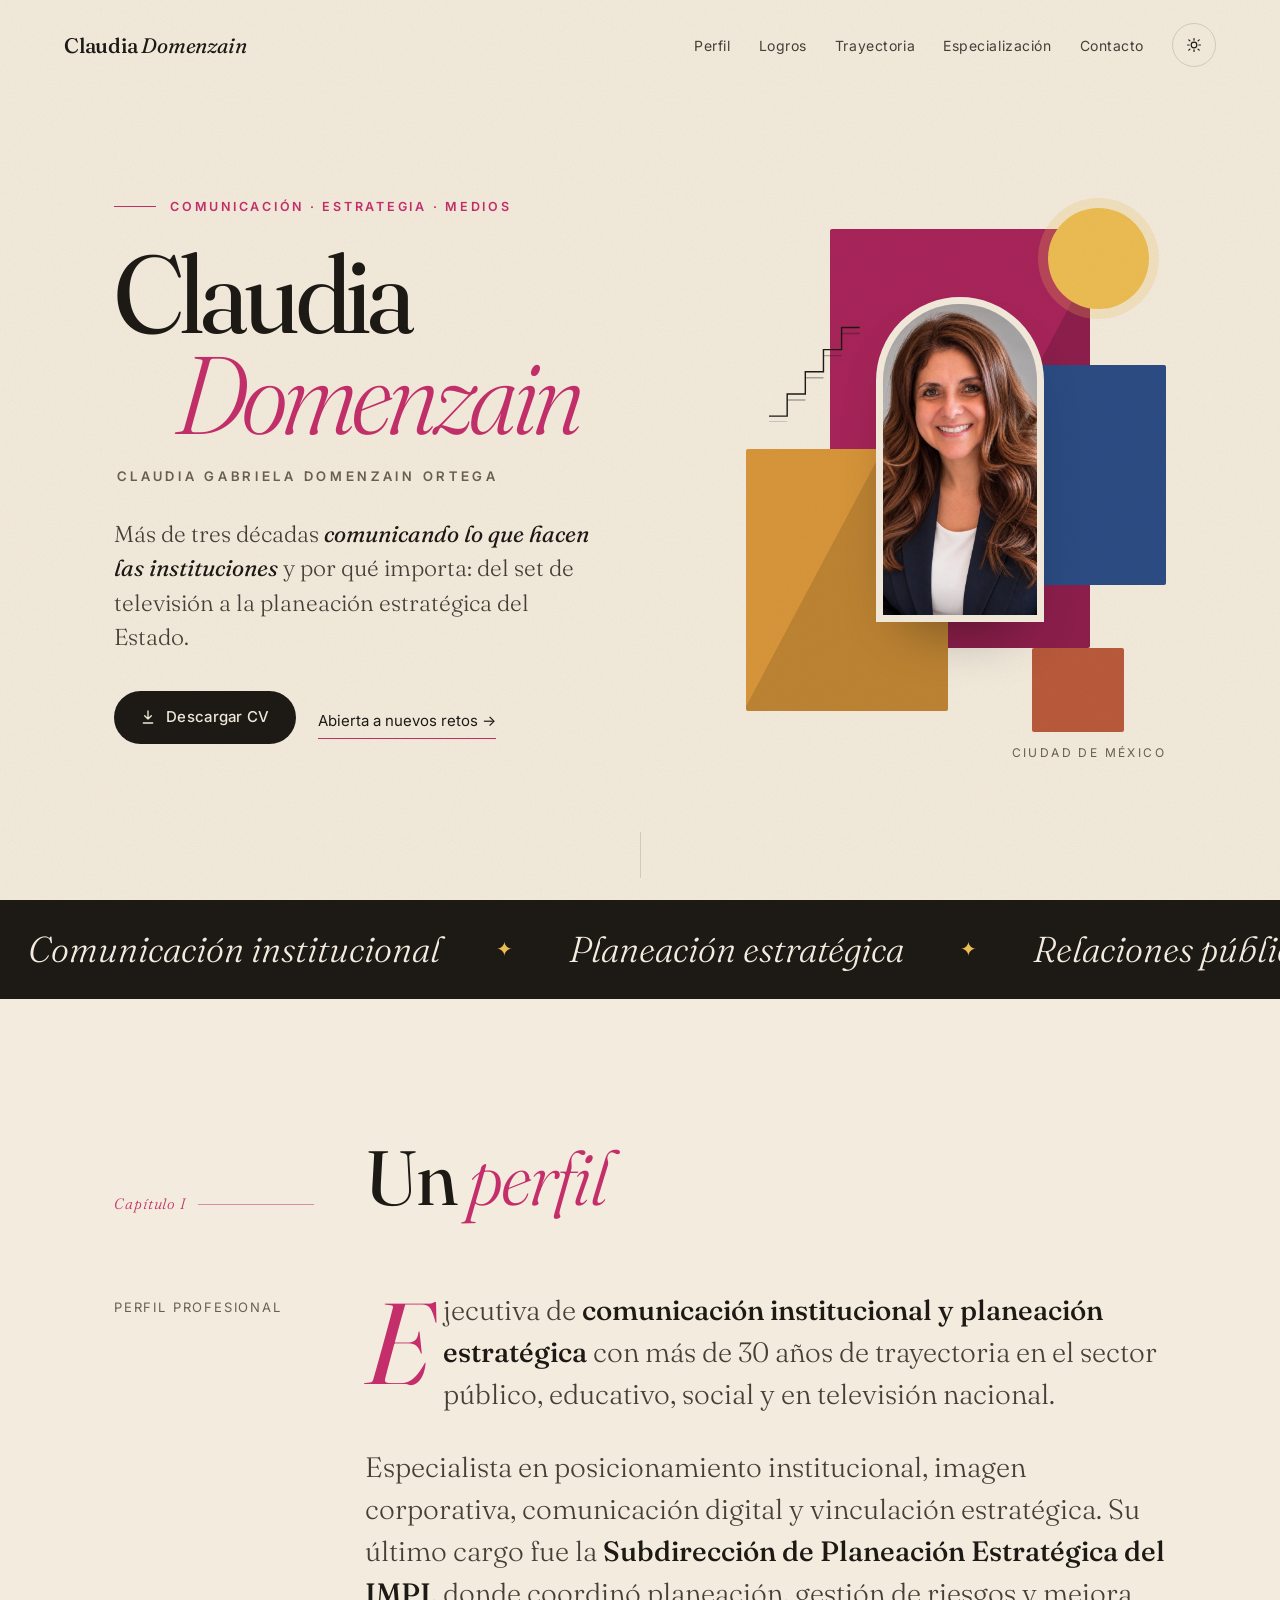
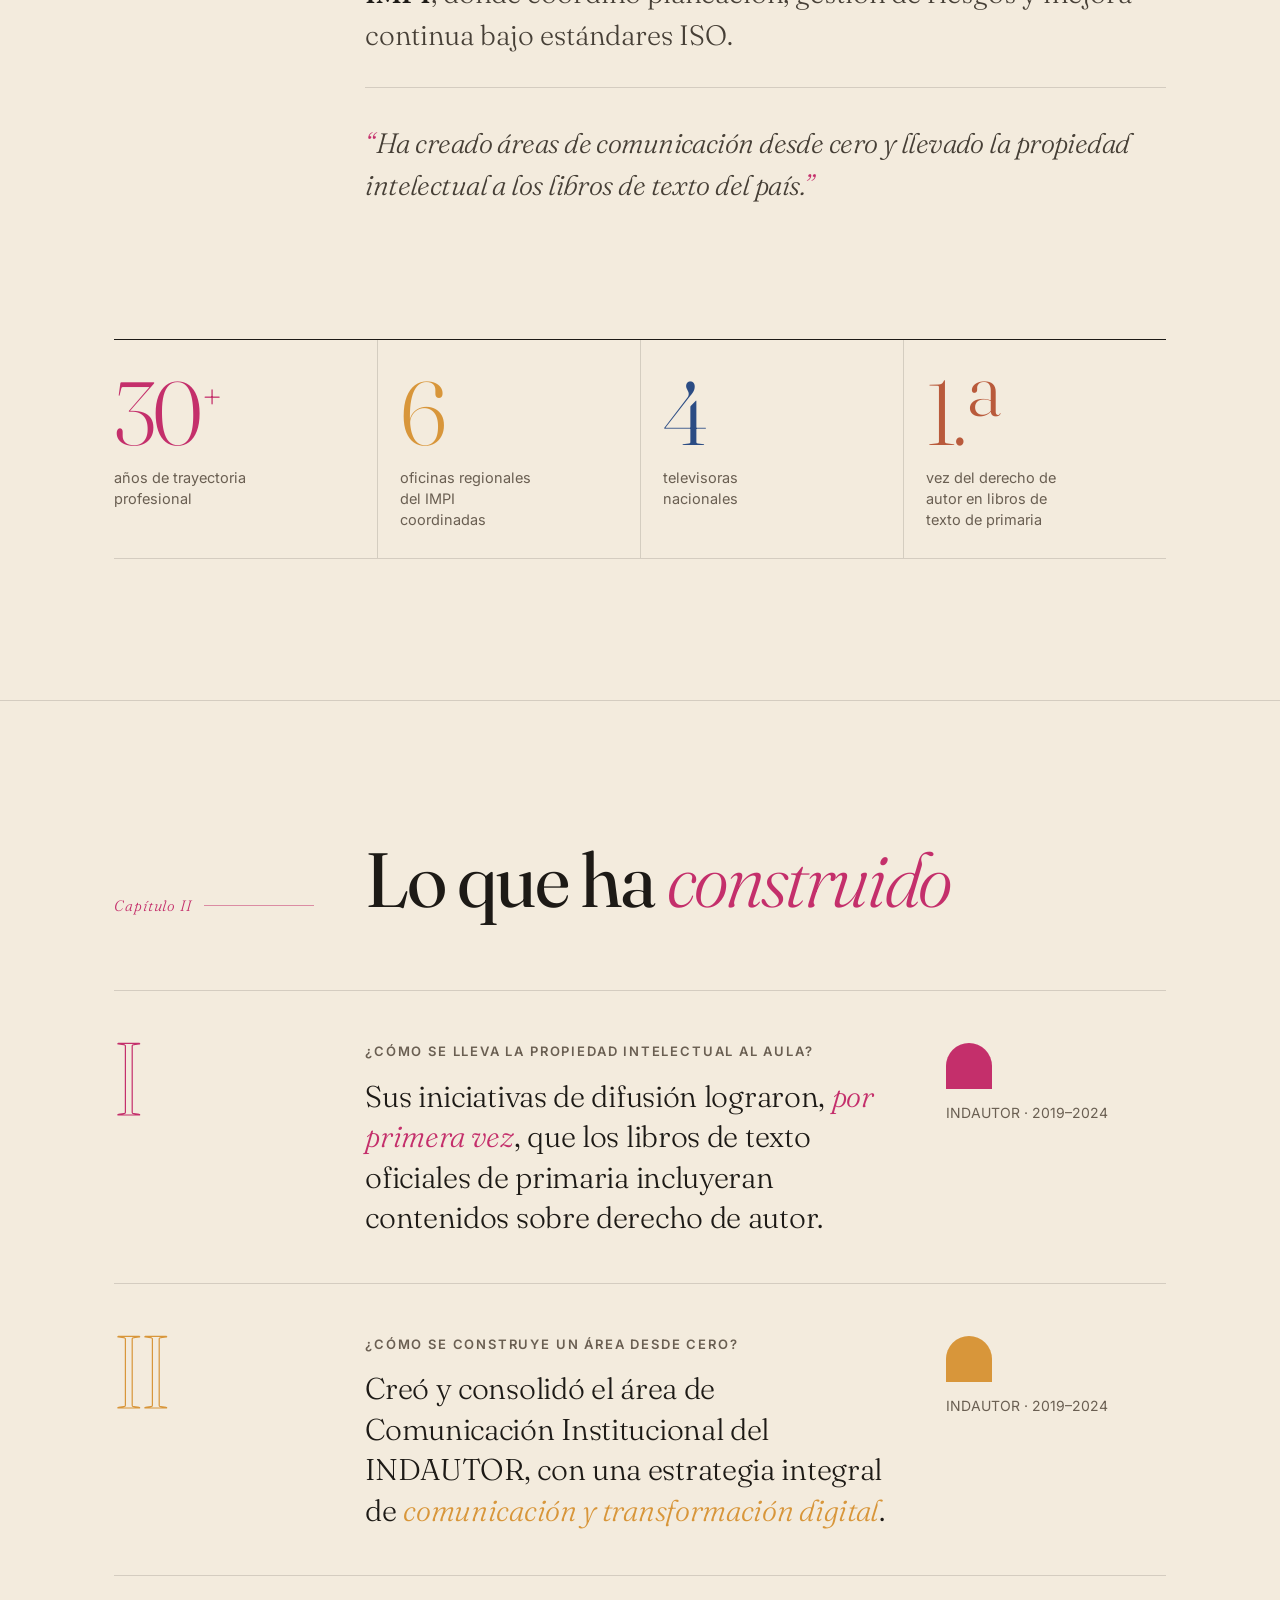
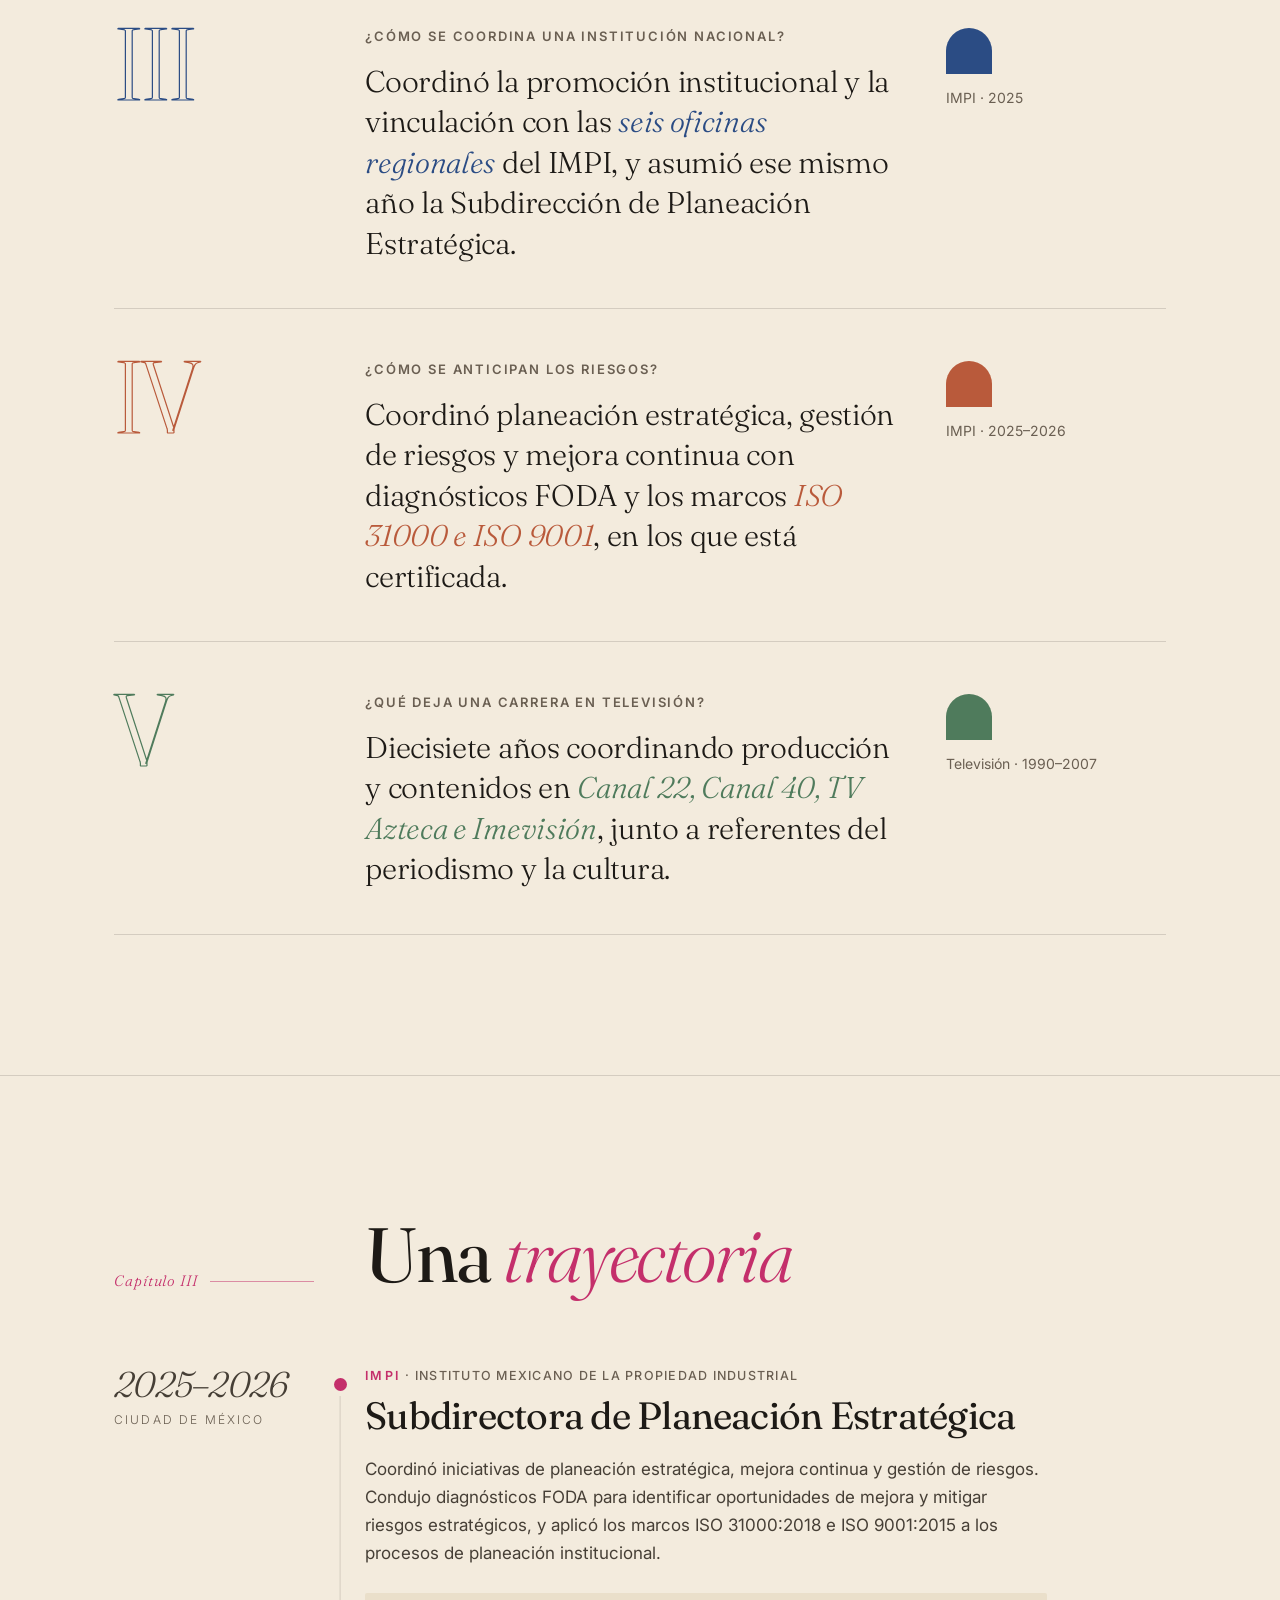
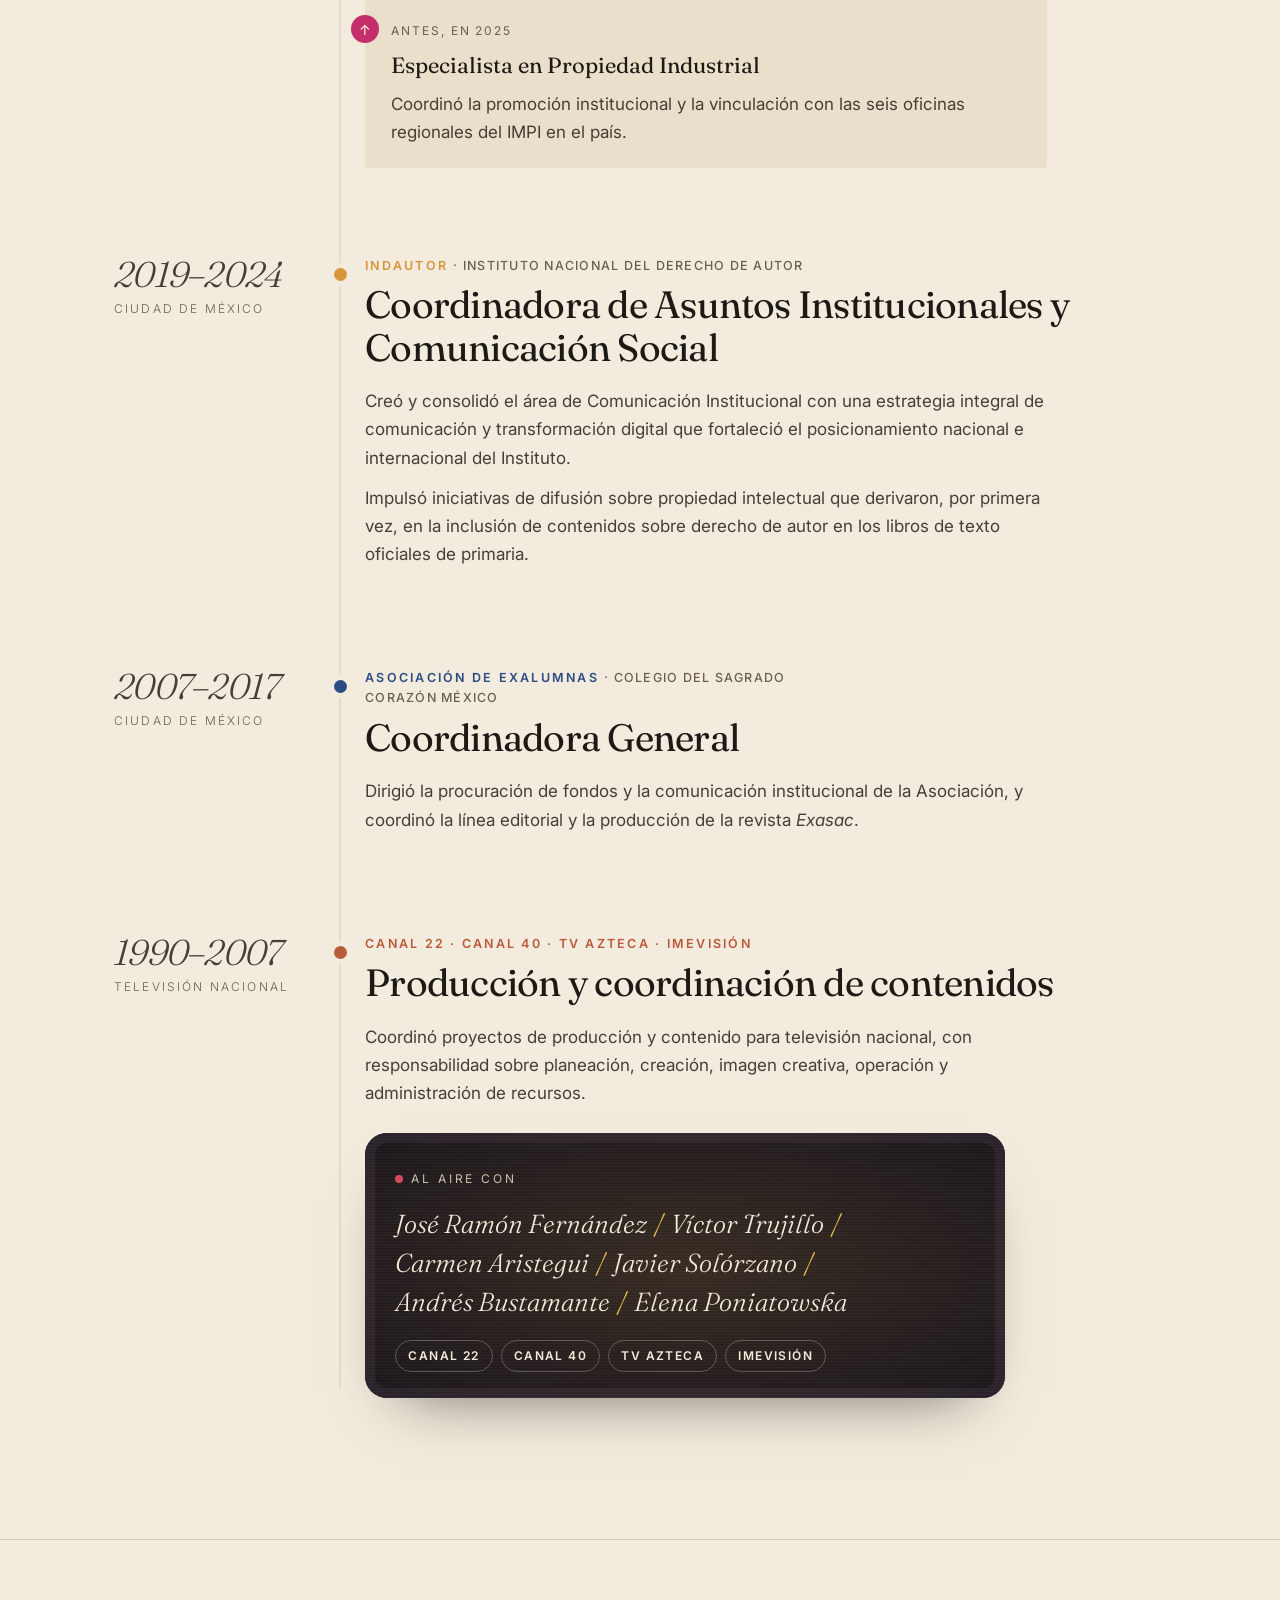
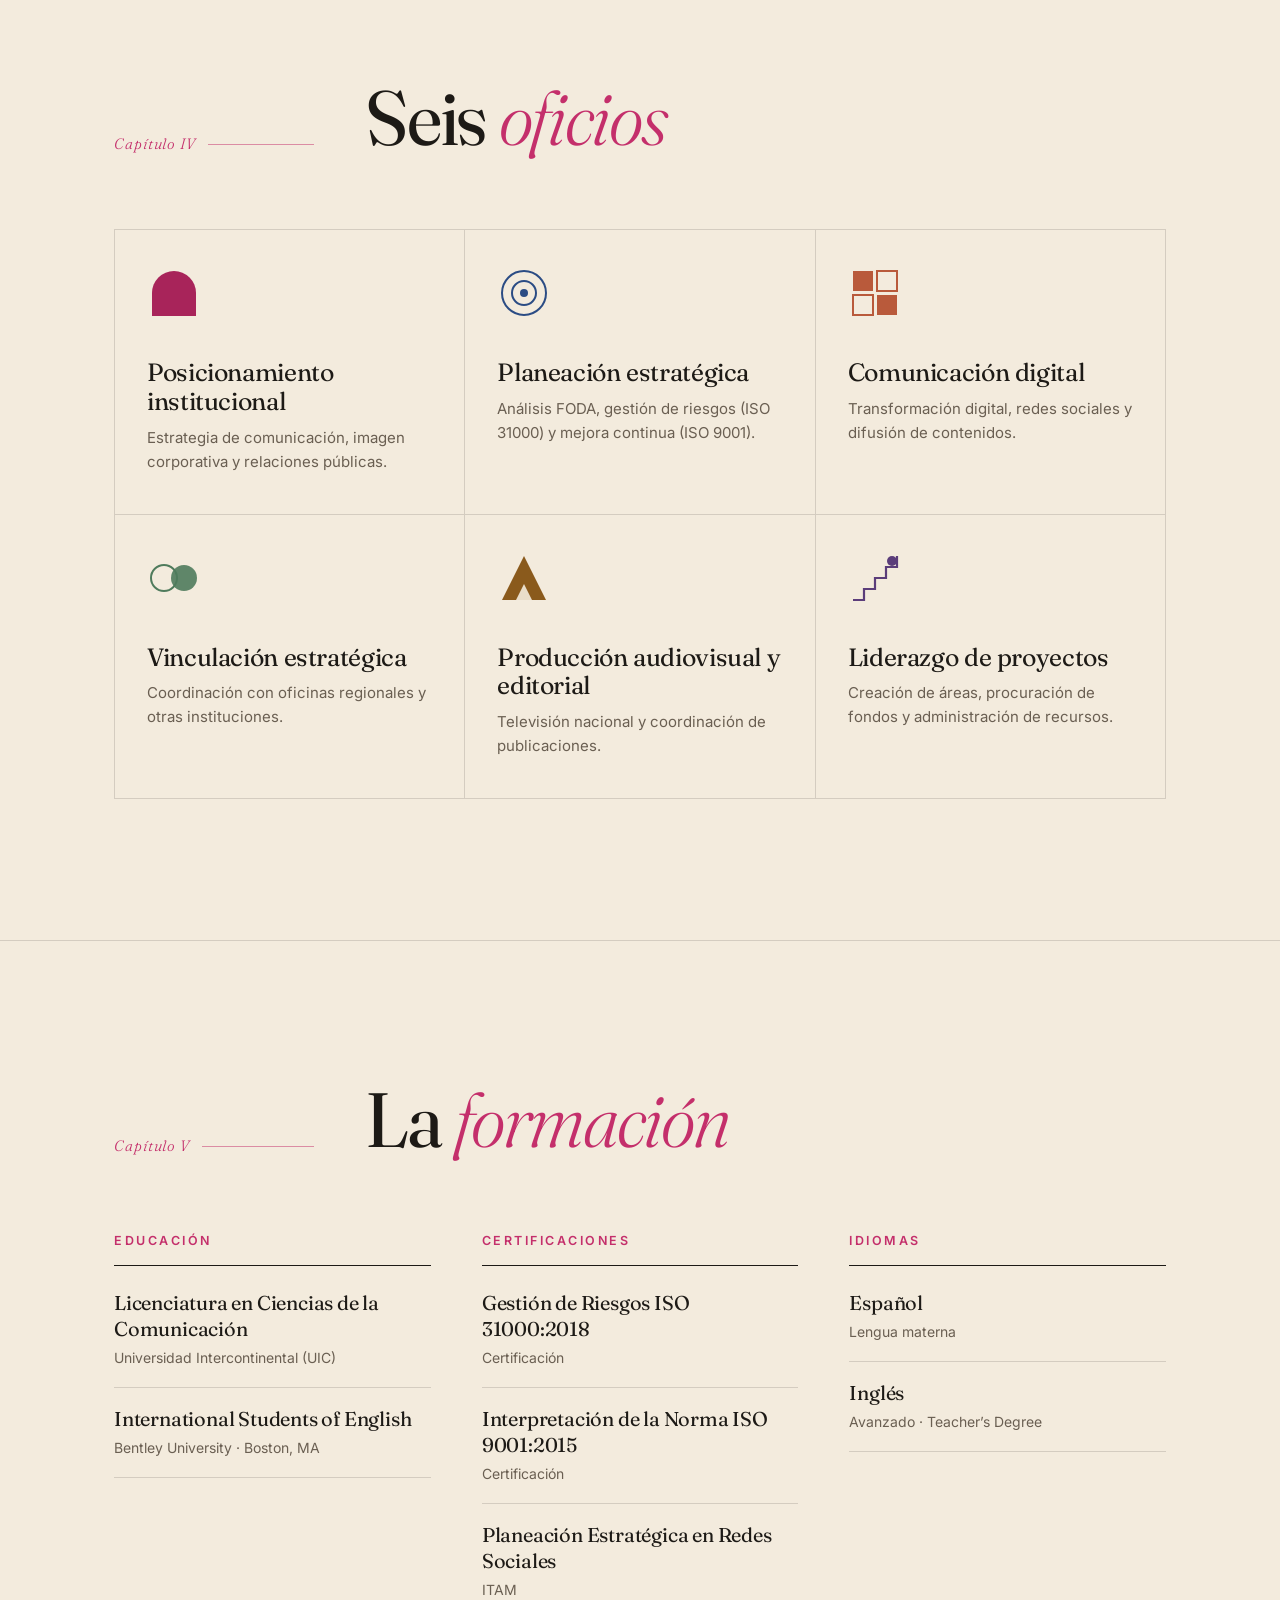
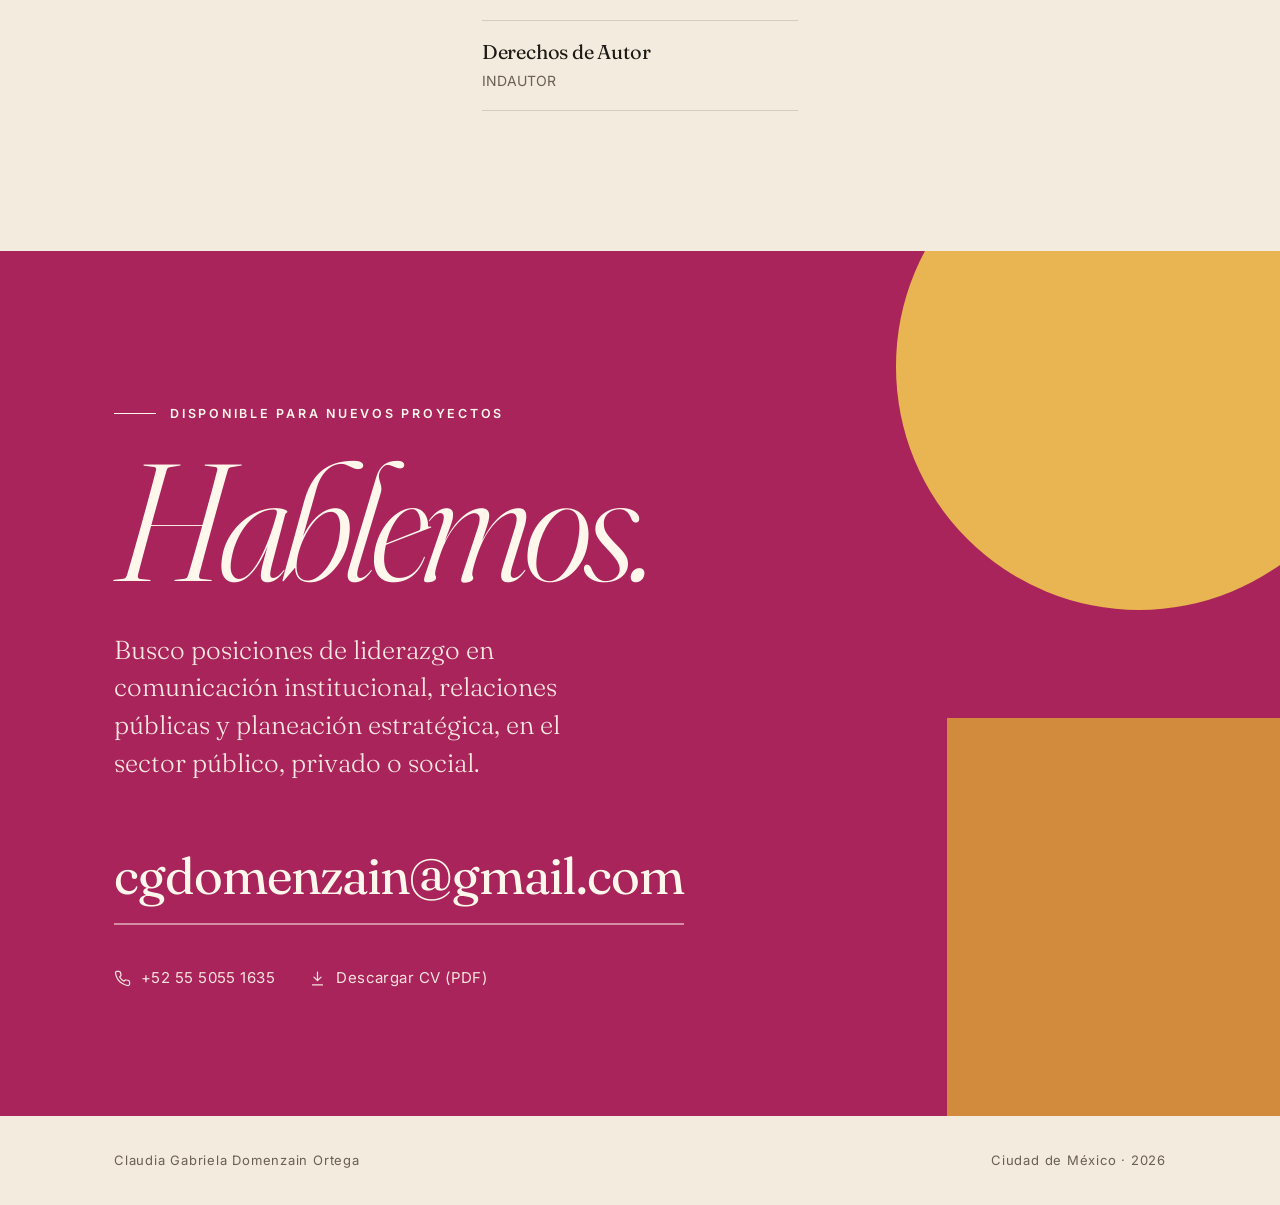
==== commit ad6ffe77: "Añadir foto de Claudia y vista previa para compartir Co-Authored-By: Claude Opus 5.5 <noreply@anthro" ====
--- a/index.html
+++ b/index.html
@@ -7,6 +7,15 @@
 <meta name="description" content="Claudia Gabriela Domenzain Ortega: comunicación institucional, planeación estratégica y relaciones públicas, con más de 30 años de trayectoria en el sector público, educativo, social y en televisión nacional.">
 <meta name="author" content="Claudia Gabriela Domenzain Ortega">
 <meta name="theme-color" content="#a8245a">
+<meta property="og:type" content="profile">
+<meta property="og:title" content="Claudia Gabriela Domenzain Ortega">
+<meta property="og:description" content="Comunicación institucional, planeación estratégica y relaciones públicas. Más de 30 años de trayectoria en el sector público, educativo, social y en televisión nacional.">
+<meta property="og:url" content="https://paola-md.github.io/claudia-domenzain/">
+<meta property="og:image" content="https://paola-md.github.io/claudia-domenzain/assets/foto.jpg">
+<meta property="og:image:width" content="800">
+<meta property="og:image:height" content="1000">
+<meta property="og:locale" content="es_MX">
+<meta name="twitter:card" content="summary">
 <link rel="icon" href="data:image/svg+xml,%3Csvg xmlns='http://www.w3.org/2000/svg' viewBox='0 0 64 64'%3E%3Crect width='64' height='64' fill='%23a8245a'/%3E%3Ccircle cx='46' cy='18' r='10' fill='%23ecbd52'/%3E%3Cpath d='M18 64V34a14 14 0 0 1 28 0v30z' fill='%23f3ebdd'/%3E%3C/svg%3E">
 <link rel="preconnect" href="https://fonts.googleapis.com">
 <link rel="preconnect" href="https://fonts.gstatic.com" crossorigin>
@@ -94,7 +103,7 @@
       </svg>
       <div class="arch">
         <span class="ini">CD</span>
-        <img src="assets/foto.jpg" alt="" onerror="this.remove()">
+        <img src="assets/foto.jpg" alt="" width="800" height="1000" onerror="this.remove()">
       </div>
       <span class="caption">Ciudad de México</span>
     </div>
--- a/assets/site.css
+++ b/assets/site.css
@@ -158,7 +158,7 @@
   display:grid;place-items:center;
 }
 .arch .ini{font-family:var(--serif);font-style:italic;font-weight:300;font-size:clamp(48px,6vw,84px);color:var(--rosa);letter-spacing:-.04em}
-.arch img{position:absolute;inset:0;width:100%;height:100%;object-fit:cover}
+.arch img{position:absolute;inset:0;width:100%;height:100%;object-fit:cover;object-position:46% 22%}
 .stairs{left:4%;top:12%;width:24%;color:var(--ink)}
 .caption{right:0;bottom:-30px;font-size:12px;letter-spacing:.2em;text-transform:uppercase;color:var(--muted)}
 
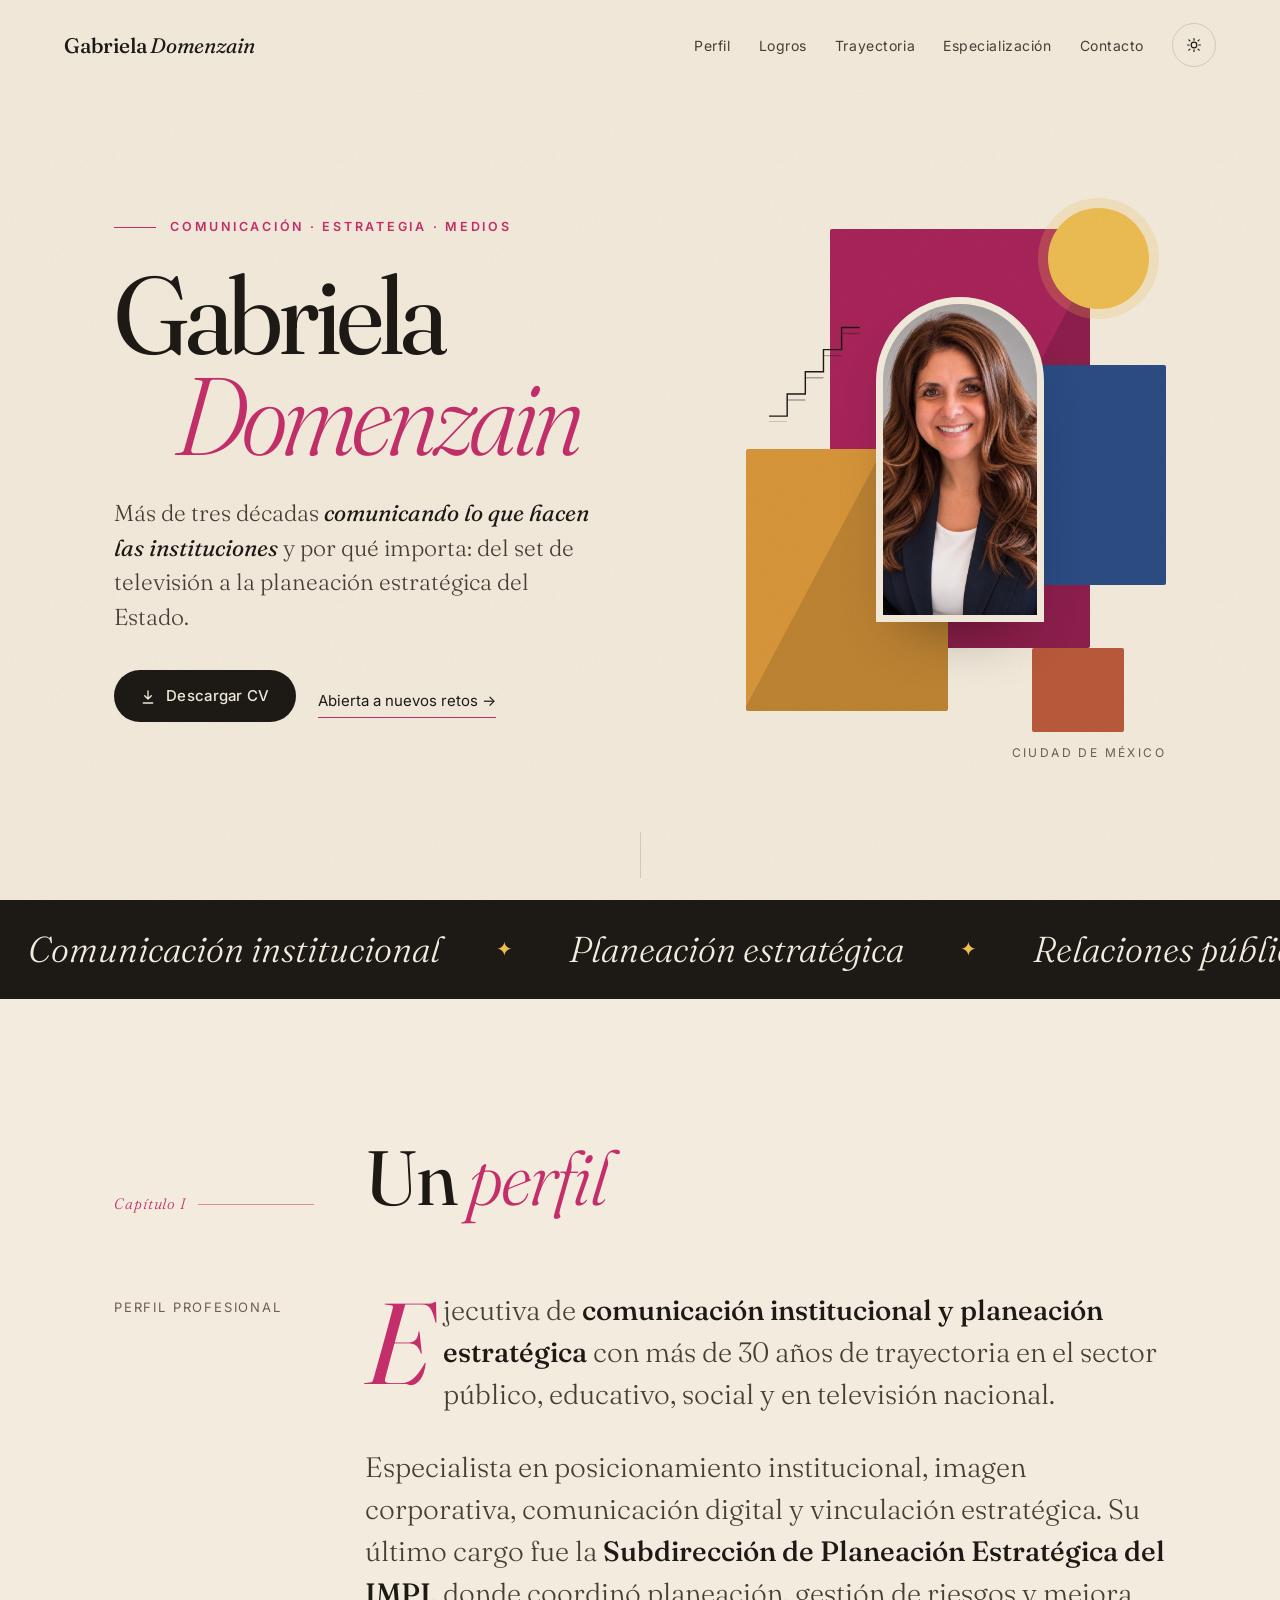
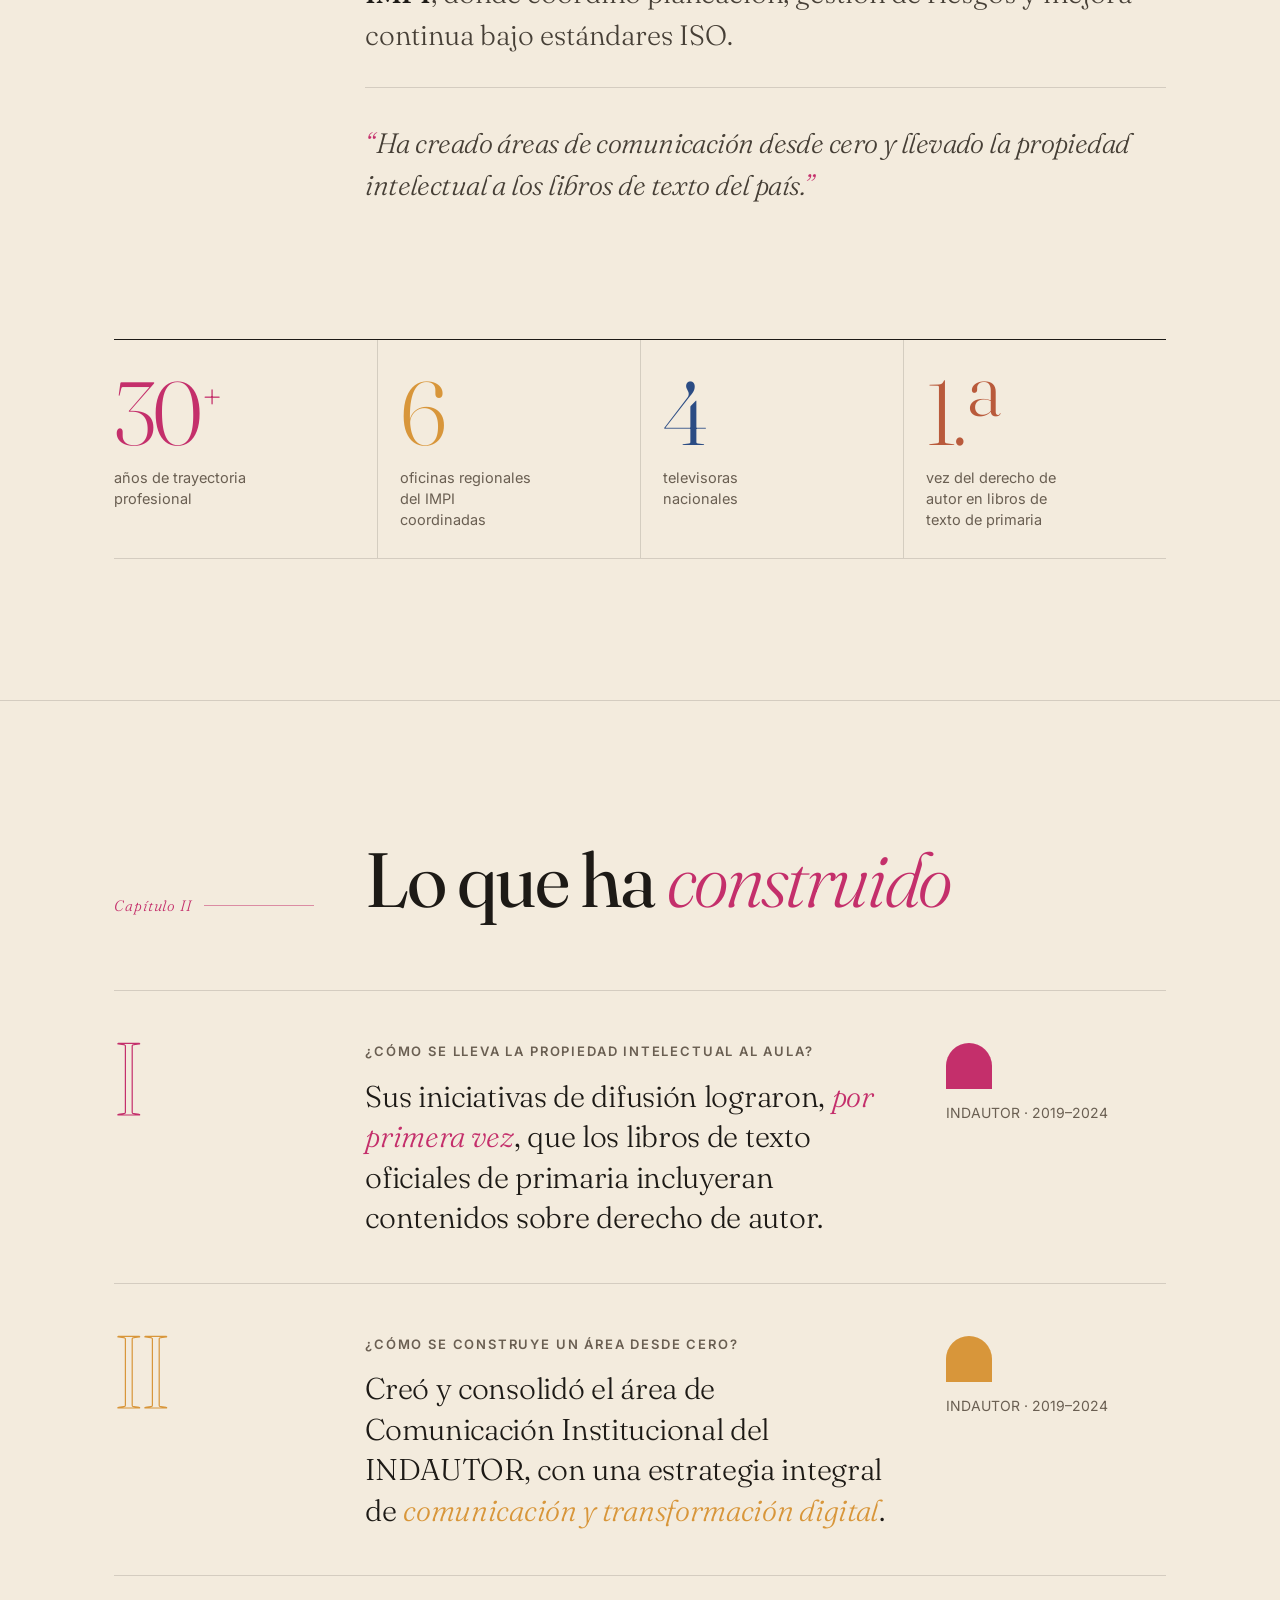
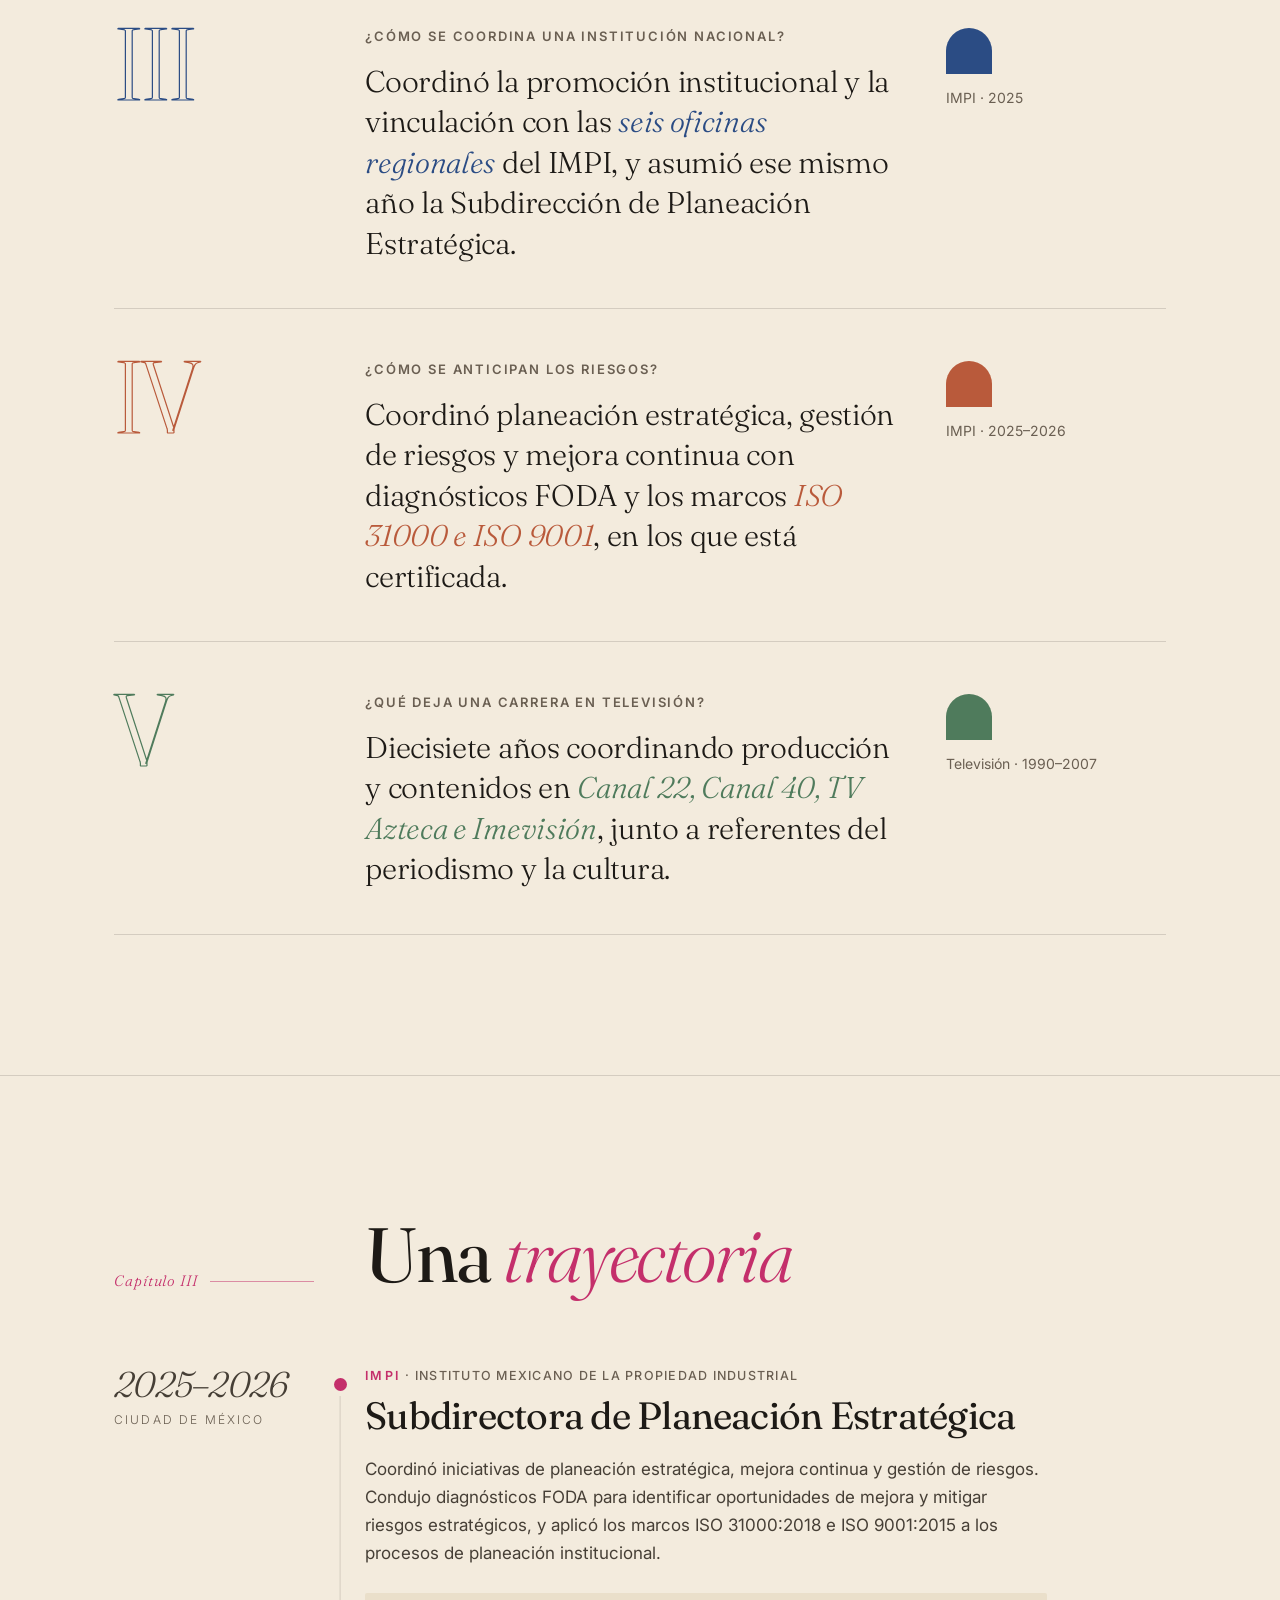
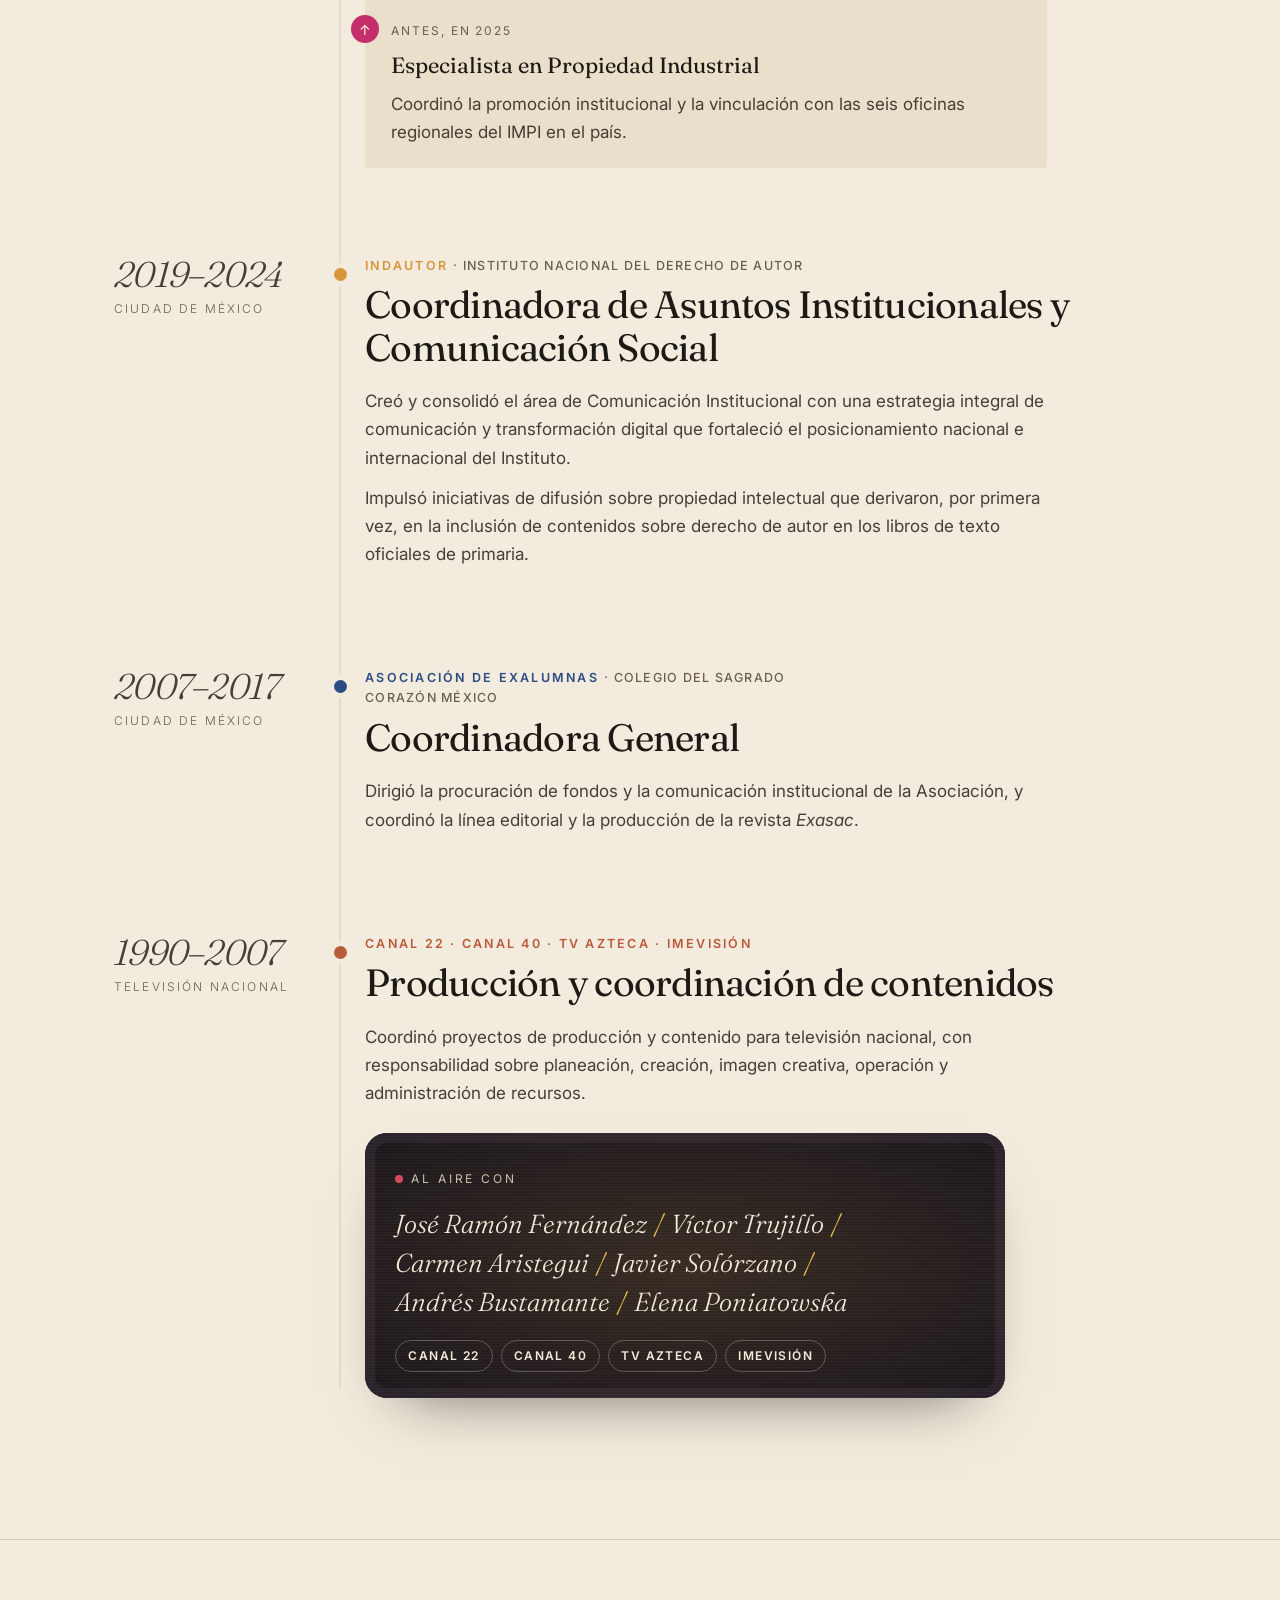
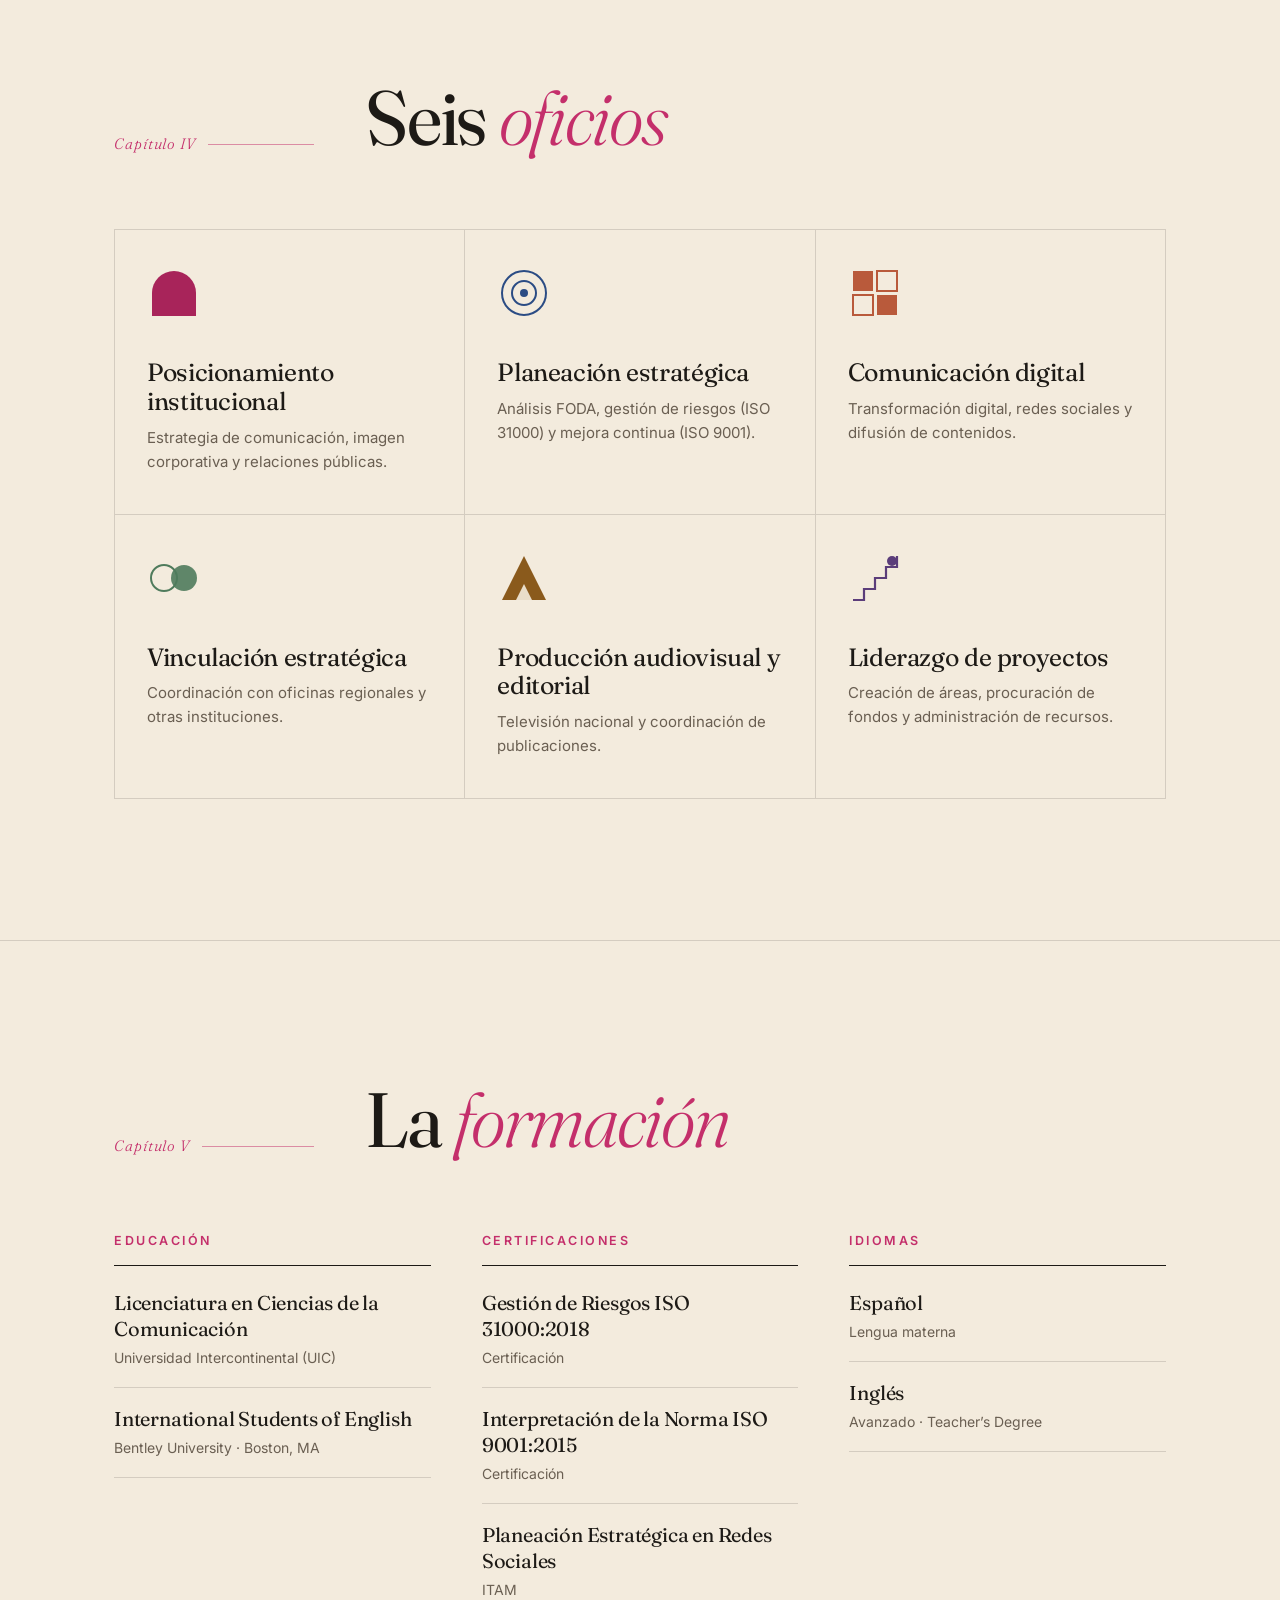
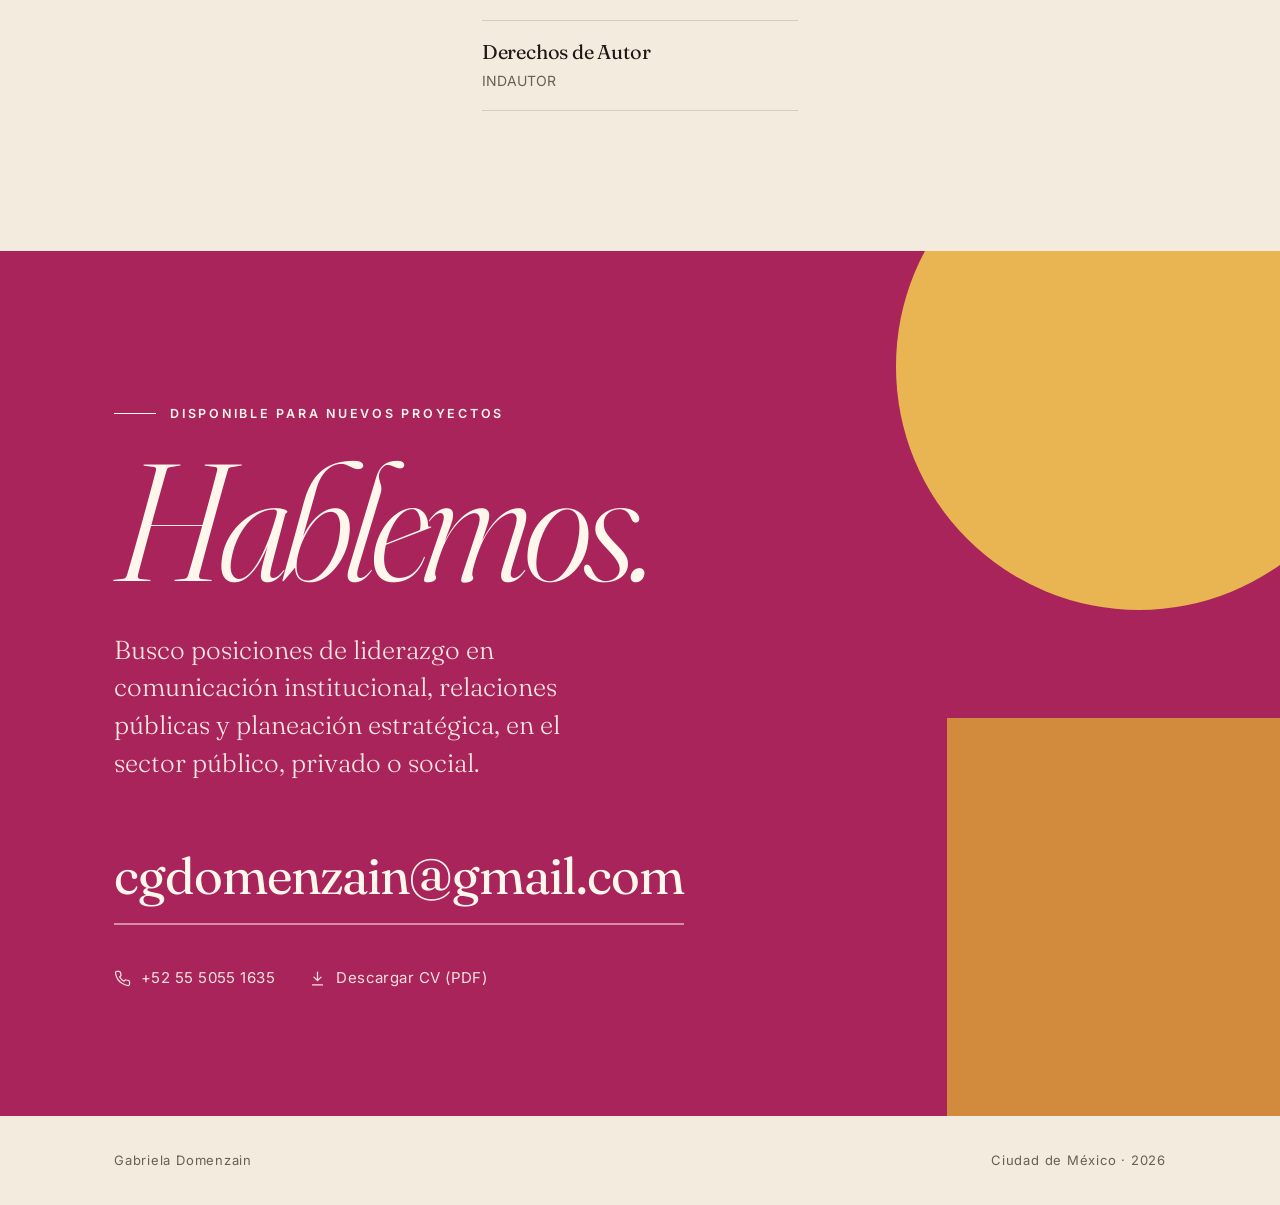
==== commit 5b4b6afa: "Cambiar nombre a Gabriela Domenzain y nueva URL Co-Authored-By: Claude Opus 5.5 <noreply@anthropic.c" ====
--- a/index.html
+++ b/index.html
@@ -3,20 +3,221 @@
 <head>
 <meta charset="utf-8">
 <meta name="viewport" content="width=device-width, initial-scale=1">
-<title>Claudia Domenzain · Comunicación Institucional</title>
-<meta name="description" content="Claudia Gabriela Domenzain Ortega: comunicación institucional, planeación estratégica y relaciones públicas, con más de 30 años de trayectoria en el sector público, educativo, social y en televisión nacional.">
-<meta name="author" content="Claudia Gabriela Domenzain Ortega">
+<title>Gabriela Domenzain · Comunicación Institucional</title>
+<meta name="description" content="Gabriela Domenzain: comunicación institucional, planeación estratégica y relaciones públicas, con más de 30 años de trayectoria en el sector público, educativo, social y en televisión nacional.">
+<meta name="author" content="Gabriela Domenzain">
+<meta name="keywords" content="Gabriela Domenzain, comunicación institucional, comunicación social, relaciones públicas, asuntos públicos, planeación estratégica, gestión de riesgos, ISO 31000, ISO 9001, IMPI, INDAUTOR, propiedad intelectual, derecho de autor, producción televisiva, Ciudad de México">
 <meta name="theme-color" content="#a8245a">
 <meta property="og:type" content="profile">
-<meta property="og:title" content="Claudia Gabriela Domenzain Ortega">
+<meta property="og:title" content="Gabriela Domenzain">
 <meta property="og:description" content="Comunicación institucional, planeación estratégica y relaciones públicas. Más de 30 años de trayectoria en el sector público, educativo, social y en televisión nacional.">
-<meta property="og:url" content="https://paola-md.github.io/claudia-domenzain/">
-<meta property="og:image" content="https://paola-md.github.io/claudia-domenzain/assets/foto.jpg">
+<meta property="og:url" content="https://paola-md.github.io/gabriela-domenzain/">
+<meta property="og:image" content="https://paola-md.github.io/gabriela-domenzain/assets/foto.jpg">
 <meta property="og:image:width" content="800">
 <meta property="og:image:height" content="1000">
 <meta property="og:locale" content="es_MX">
 <meta name="twitter:card" content="summary">
 <link rel="icon" href="data:image/svg+xml,%3Csvg xmlns='http://www.w3.org/2000/svg' viewBox='0 0 64 64'%3E%3Crect width='64' height='64' fill='%23a8245a'/%3E%3Ccircle cx='46' cy='18' r='10' fill='%23ecbd52'/%3E%3Cpath d='M18 64V34a14 14 0 0 1 28 0v30z' fill='%23f3ebdd'/%3E%3C/svg%3E">
+<link rel="canonical" href="https://paola-md.github.io/gabriela-domenzain/">
+<link rel="alternate" href="index.md" type="text/markdown" title="Esta página en Markdown">
+<link rel="alternate" href="llms.txt" type="text/plain" title="Resumen para modelos de lenguaje (llms.txt)">
+<link rel="alternate" href="cv.json" type="application/json" title="CV en formato JSON Resume">
+<link rel="sitemap" href="sitemap.xml" type="application/xml">
+<script type="application/ld+json">
+{
+ "@context": "https://schema.org",
+ "@type": "Person",
+ "@id": "https://paola-md.github.io/gabriela-domenzain/#person",
+ "name": "Gabriela Domenzain",
+ "givenName": "Gabriela",
+ "familyName": "Domenzain",
+ "url": "https://paola-md.github.io/gabriela-domenzain/",
+ "image": "https://paola-md.github.io/gabriela-domenzain/assets/foto.jpg",
+ "email": "mailto:cgdomenzain@gmail.com",
+ "telephone": "+52-55-5055-1635",
+ "address": {
+  "@type": "PostalAddress",
+  "addressLocality": "Ciudad de México",
+  "addressCountry": "MX"
+ },
+ "nationality": {
+  "@type": "Country",
+  "name": "México"
+ },
+ "description": "Ejecutiva de comunicación institucional y planeación estratégica con más de 30 años de trayectoria en el sector público, educativo, social y en televisión nacional.",
+ "knowsAbout": [
+  "Comunicación institucional",
+  "Comunicación social",
+  "Relaciones públicas",
+  "Asuntos públicos",
+  "Planeación estratégica",
+  "Gestión de riesgos",
+  "ISO 31000",
+  "ISO 9001",
+  "Mejora continua",
+  "Comunicación digital",
+  "Redes sociales",
+  "Vinculación interinstitucional",
+  "Producción audiovisual",
+  "Producción televisiva",
+  "Coordinación editorial",
+  "Procuración de fondos",
+  "Propiedad intelectual",
+  "Derecho de autor"
+ ],
+ "knowsLanguage": [
+  {
+   "@type": "Language",
+   "name": "Español",
+   "alternateName": "es"
+  },
+  {
+   "@type": "Language",
+   "name": "Inglés",
+   "alternateName": "en"
+  }
+ ],
+ "alumniOf": [
+  {
+   "@type": "CollegeOrUniversity",
+   "name": "Universidad Intercontinental",
+   "alternateName": "UIC"
+  },
+  {
+   "@type": "CollegeOrUniversity",
+   "name": "Bentley University"
+  }
+ ],
+ "hasCredential": [
+  {
+   "@type": "EducationalOccupationalCredential",
+   "name": "Licenciatura en Ciencias de la Comunicación",
+   "credentialCategory": "degree",
+   "recognizedBy": {
+    "@type": "CollegeOrUniversity",
+    "name": "Universidad Intercontinental",
+    "alternateName": "UIC"
+   }
+  },
+  {
+   "@type": "EducationalOccupationalCredential",
+   "name": "Gestión de Riesgos ISO 31000:2018",
+   "credentialCategory": "certificate"
+  },
+  {
+   "@type": "EducationalOccupationalCredential",
+   "name": "Interpretación de la Norma ISO 9001:2015",
+   "credentialCategory": "certificate"
+  },
+  {
+   "@type": "EducationalOccupationalCredential",
+   "name": "Planeación Estratégica en Redes Sociales",
+   "credentialCategory": "certificate",
+   "recognizedBy": {
+    "@type": "CollegeOrUniversity",
+    "name": "Instituto Tecnológico Autónomo de México",
+    "alternateName": "ITAM"
+   }
+  },
+  {
+   "@type": "EducationalOccupationalCredential",
+   "name": "Derechos de Autor",
+   "credentialCategory": "certificate",
+   "recognizedBy": {
+    "@type": "GovernmentOrganization",
+    "name": "Instituto Nacional del Derecho de Autor",
+    "alternateName": "INDAUTOR",
+    "url": "https://www.gob.mx/indautor"
+   }
+  }
+ ],
+ "memberOf": [
+  {
+   "@type": "OrganizationRole",
+   "roleName": "Subdirectora de Planeación Estratégica",
+   "startDate": "2025",
+   "endDate": "2026",
+   "memberOf": {
+    "@type": "GovernmentOrganization",
+    "name": "Instituto Mexicano de la Propiedad Industrial",
+    "alternateName": "IMPI",
+    "url": "https://www.gob.mx/impi"
+   }
+  },
+  {
+   "@type": "OrganizationRole",
+   "roleName": "Especialista en Propiedad Industrial",
+   "startDate": "2025",
+   "endDate": "2025",
+   "memberOf": {
+    "@type": "GovernmentOrganization",
+    "name": "Instituto Mexicano de la Propiedad Industrial",
+    "alternateName": "IMPI",
+    "url": "https://www.gob.mx/impi"
+   }
+  },
+  {
+   "@type": "OrganizationRole",
+   "roleName": "Coordinadora de Asuntos Institucionales y Comunicación Social",
+   "startDate": "2019",
+   "endDate": "2024",
+   "memberOf": {
+    "@type": "GovernmentOrganization",
+    "name": "Instituto Nacional del Derecho de Autor",
+    "alternateName": "INDAUTOR",
+    "url": "https://www.gob.mx/indautor"
+   }
+  },
+  {
+   "@type": "OrganizationRole",
+   "roleName": "Coordinadora General",
+   "startDate": "2007",
+   "endDate": "2017",
+   "memberOf": {
+    "@type": "Organization",
+    "name": "Asociación de Exalumnas del Colegio del Sagrado Corazón México"
+   }
+  },
+  {
+   "@type": "OrganizationRole",
+   "roleName": "Producción y coordinación de contenidos",
+   "startDate": "1990",
+   "endDate": "2007",
+   "memberOf": {
+    "@type": "Organization",
+    "name": "Televisión nacional: Canal 22, Canal 40, TV Azteca, Imevisión"
+   }
+  }
+ ],
+ "seeks": {
+  "@type": "Demand",
+  "description": "Posiciones de liderazgo en comunicación institucional, relaciones públicas, asuntos públicos y planeación estratégica en Ciudad de México."
+ },
+ "subjectOf": {
+  "@type": "DigitalDocument",
+  "name": "CV de Gabriela Domenzain (PDF)",
+  "url": "https://paola-md.github.io/gabriela-domenzain/assets/CV_Gabriela_Domenzain.pdf",
+  "encodingFormat": "application/pdf"
+ }
+}
+</script>
+<script type="application/ld+json">
+{
+ "@context": "https://schema.org",
+ "@type": "ProfilePage",
+ "@id": "https://paola-md.github.io/gabriela-domenzain/#profile",
+ "url": "https://paola-md.github.io/gabriela-domenzain/",
+ "name": "Gabriela Domenzain · Comunicación Institucional",
+ "inLanguage": "es-MX",
+ "dateModified": "2026-10-08",
+ "mainEntity": {
+  "@id": "https://paola-md.github.io/gabriela-domenzain/#person"
+ },
+ "about": {
+  "@id": "https://paola-md.github.io/gabriela-domenzain/#person"
+ }
+}
+</script>
 <link rel="preconnect" href="https://fonts.googleapis.com">
 <link rel="preconnect" href="https://fonts.gstatic.com" crossorigin>
 <link rel="stylesheet" href="https://fonts.googleapis.com/css2?family=Fraunces:ital,opsz,wght,SOFT@0,9..144,300..600,0..100;1,9..144,300..600,0..100&family=Inter:wght@400;500;600&display=swap">
@@ -33,7 +234,7 @@
 <body id="top">
 
 <nav class="nav" id="nav" aria-label="Secciones">
-  <a class="brand" href="#top"><b>Claudia</b> Domenzain</a>
+  <a class="brand" href="#top"><b>Gabriela</b> Domenzain</a>
   <a class="lnk" href="#perfil">Perfil</a>
   <a class="lnk" href="#logros">Logros</a>
   <a class="lnk" href="#trayectoria">Trayectoria</a>
@@ -48,7 +249,7 @@
 
 <div class="menu" id="menu" role="dialog" aria-modal="true" aria-label="Menú" inert>
   <div class="top">
-    <span>Claudia Domenzain</span>
+    <span>Gabriela Domenzain</span>
     <button class="close" type="button" id="menuclose" aria-label="Cerrar menú">
       <svg viewBox="0 0 24 24" width="18" height="18" fill="none" stroke="currentColor" stroke-width="1.8" stroke-linecap="round" aria-hidden="true"><path d="M6 6l12 12M18 6 6 18"/></svg>
     </button>
@@ -62,7 +263,7 @@
     <li><a href="#contacto"><small>✦</small>Contacto</a></li>
   </ol>
   <div class="foot">
-    <a href="assets/CV_Claudia_Domenzain.pdf" download>Descargar CV</a>
+    <a href="assets/CV_Gabriela_Domenzain.pdf" download>Descargar CV</a>
     <a href="mailto:cgdomenzain@gmail.com">cgdomenzain@gmail.com</a>
   </div>
   <div class="msun" aria-hidden="true"></div>
@@ -75,13 +276,12 @@
     <div class="hero-text">
       <p class="kicker">Comunicación · Estrategia · Medios</p>
       <h1 class="name">
-        <span>Claudia</span>
+        <span>Gabriela</span>
         <span class="it">Domenzain</span>
-        <span class="sm">Claudia Gabriela Domenzain Ortega</span>
       </h1>
       <p class="lede">Más de tres décadas <em>comunicando lo que hacen las instituciones</em> y por qué importa: del set de televisión a la planeación estratégica del Estado.</p>
       <div class="actions">
-        <a class="btn" href="assets/CV_Claudia_Domenzain.pdf" download>
+        <a class="btn" href="assets/CV_Gabriela_Domenzain.pdf" download>
           <svg viewBox="0 0 24 24" fill="none" stroke="currentColor" stroke-width="2" stroke-linecap="round" stroke-linejoin="round" aria-hidden="true"><path d="M12 3v12M7 10l5 5 5-5M5 21h14"/></svg>
           Descargar CV
         </a>
@@ -102,8 +302,8 @@
         <path d="M6 150h18M24 128h18M42 106h18M60 84h18M78 62h18" opacity=".35"/>
       </svg>
       <div class="arch">
-        <span class="ini">CD</span>
-        <img src="assets/foto.jpg" alt="" width="800" height="1000" onerror="this.remove()">
+        <span class="ini">GD</span>
+        <img src="assets/foto.jpg" alt="Retrato de Gabriela Domenzain" width="800" height="1000" onerror="this.remove()">
       </div>
       <span class="caption">Ciudad de México</span>
     </div>
@@ -340,7 +540,7 @@
       <a href="tel:+525550551635">
         <svg viewBox="0 0 24 24" fill="none" stroke="currentColor" stroke-width="1.8" stroke-linecap="round" stroke-linejoin="round" aria-hidden="true"><path d="M22 16.9v3a2 2 0 0 1-2.2 2 19.8 19.8 0 0 1-8.6-3.1 19.5 19.5 0 0 1-6-6A19.8 19.8 0 0 1 2.1 4.2 2 2 0 0 1 4.1 2h3a2 2 0 0 1 2 1.7c.1.9.4 1.8.7 2.7a2 2 0 0 1-.5 2.1L8 9.8a16 16 0 0 0 6 6l1.3-1.3a2 2 0 0 1 2.1-.4c.9.3 1.8.6 2.7.7a2 2 0 0 1 1.7 2z"/></svg>
         +52 55 5055 1635</a>
-      <a href="assets/CV_Claudia_Domenzain.pdf" download>
+      <a href="assets/CV_Gabriela_Domenzain.pdf" download>
         <svg viewBox="0 0 24 24" fill="none" stroke="currentColor" stroke-width="1.8" stroke-linecap="round" stroke-linejoin="round" aria-hidden="true"><path d="M12 3v12M7 10l5 5 5-5M5 21h14"/></svg>
         Descargar CV (PDF)</a>
       <!-- Cuando tenga LinkedIn, descomenta y reemplaza la URL:
@@ -353,7 +553,7 @@
 
 <footer>
   <div class="wrap">
-    <span>Claudia Gabriela Domenzain Ortega</span>
+    <span>Gabriela Domenzain</span>
     <span>Ciudad de México · 2026</span>
   </div>
 </footer>
--- a/assets/site.css
+++ b/assets/site.css
@@ -1,4 +1,4 @@
-/* Claudia Gabriela Domenzain Ortega — sitio personal
+/* Gabriela Domenzain — sitio personal
    Dirección de arte: revista editorial + modernismo mexicano (los muros de color de Barragán).
    Tipografía: Fraunces (display, cursivas) + Inter (texto). */
 
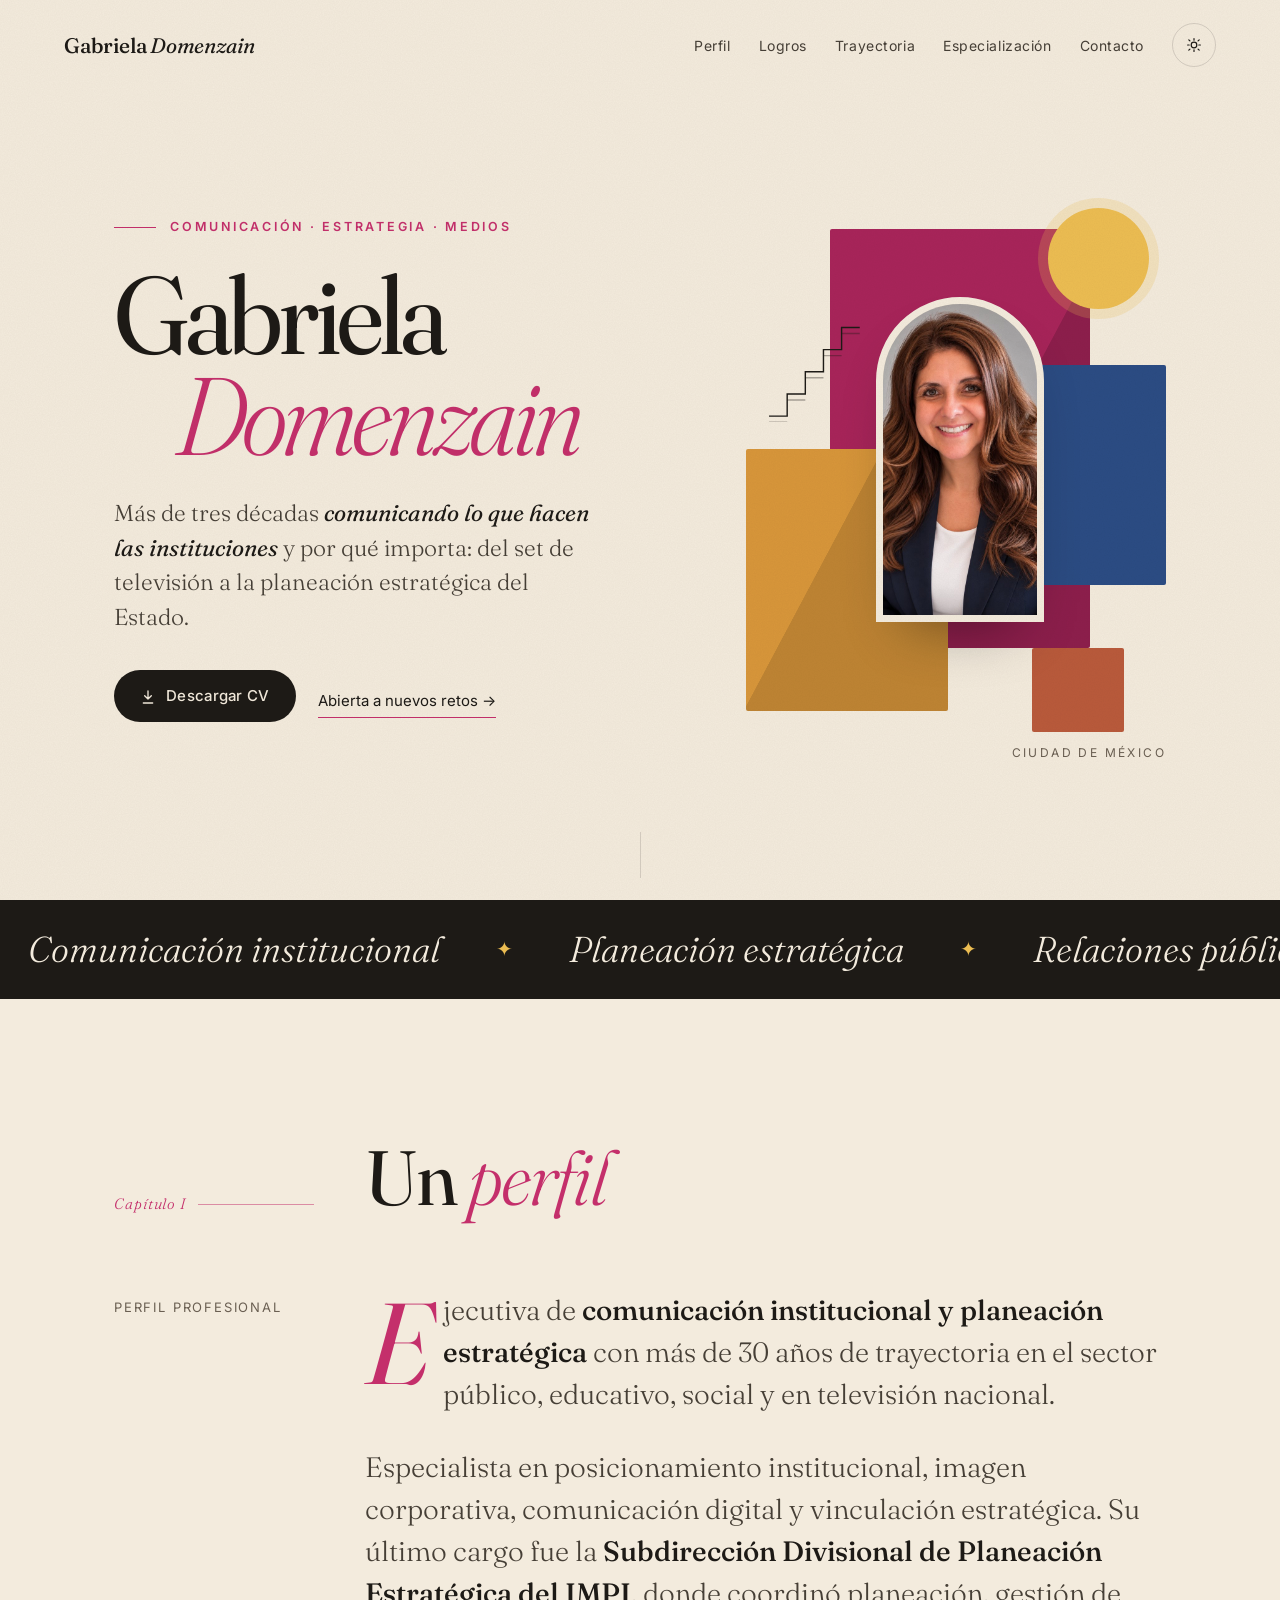
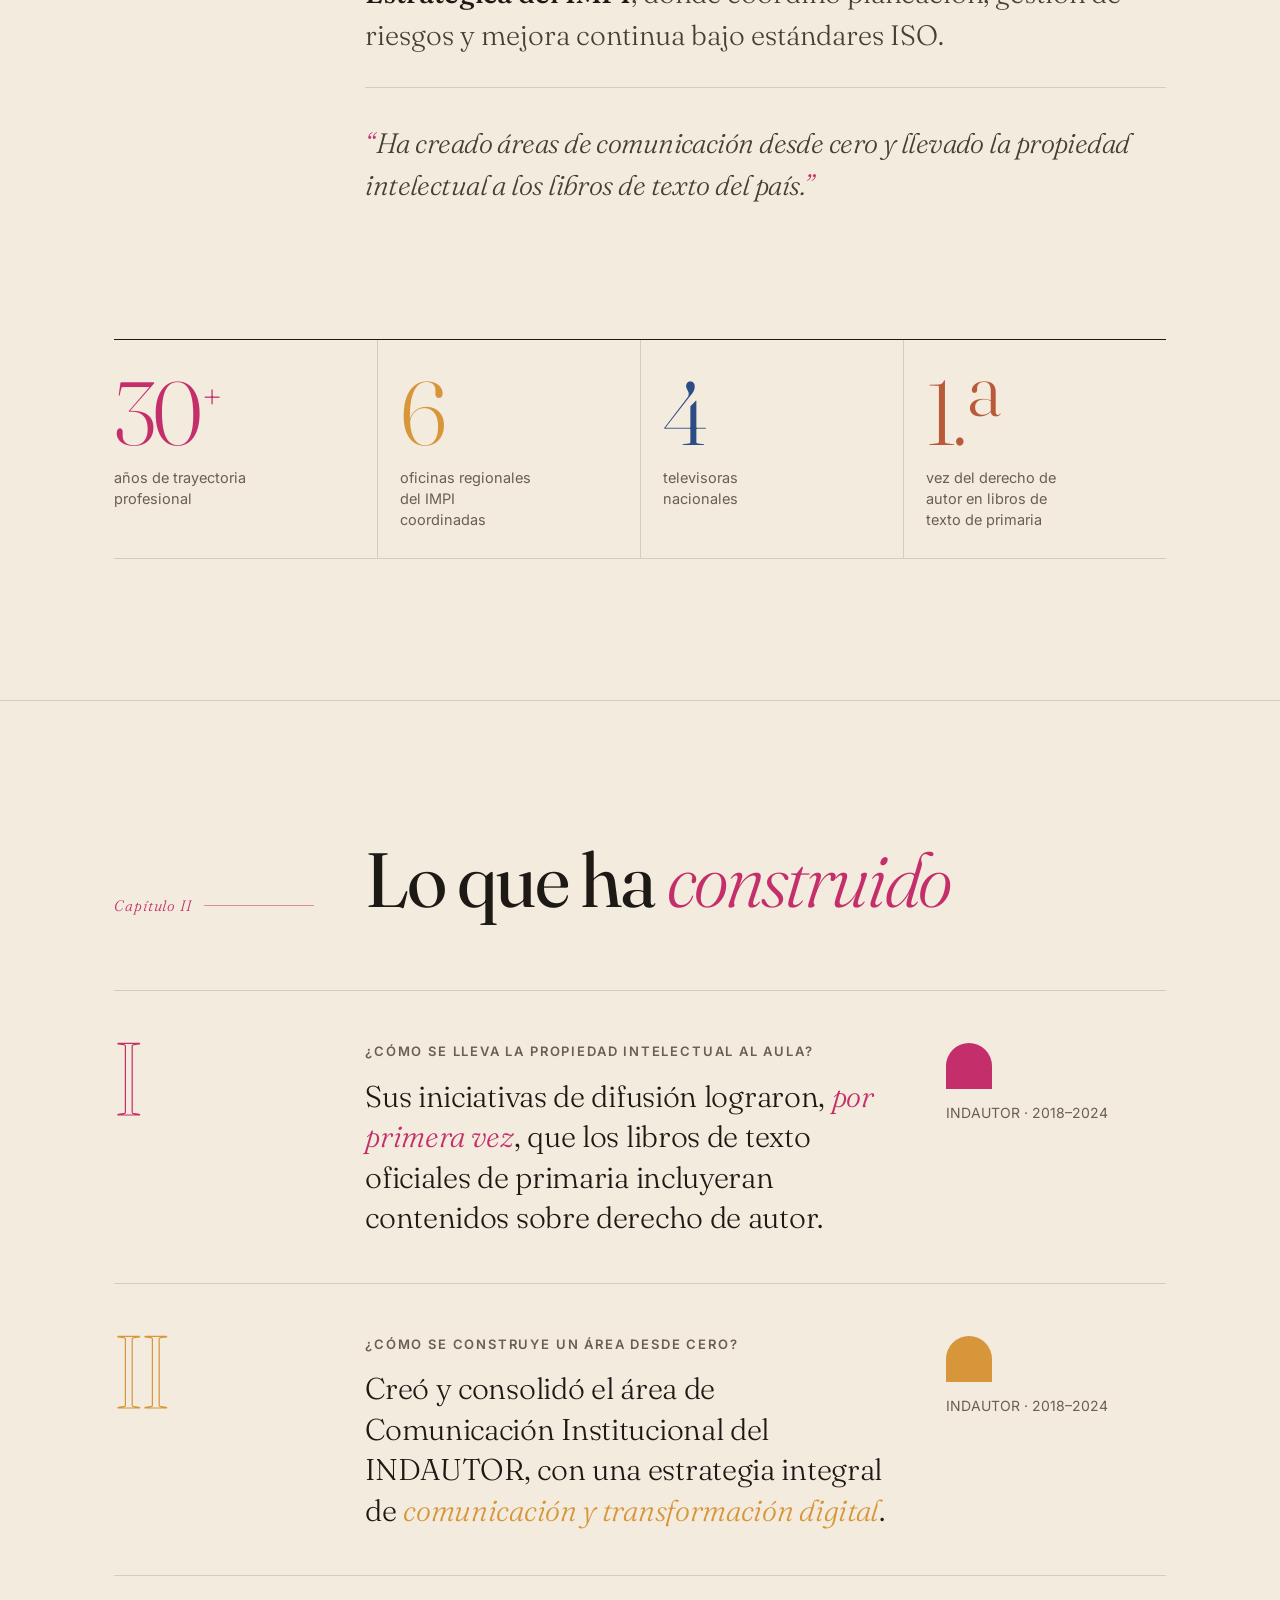
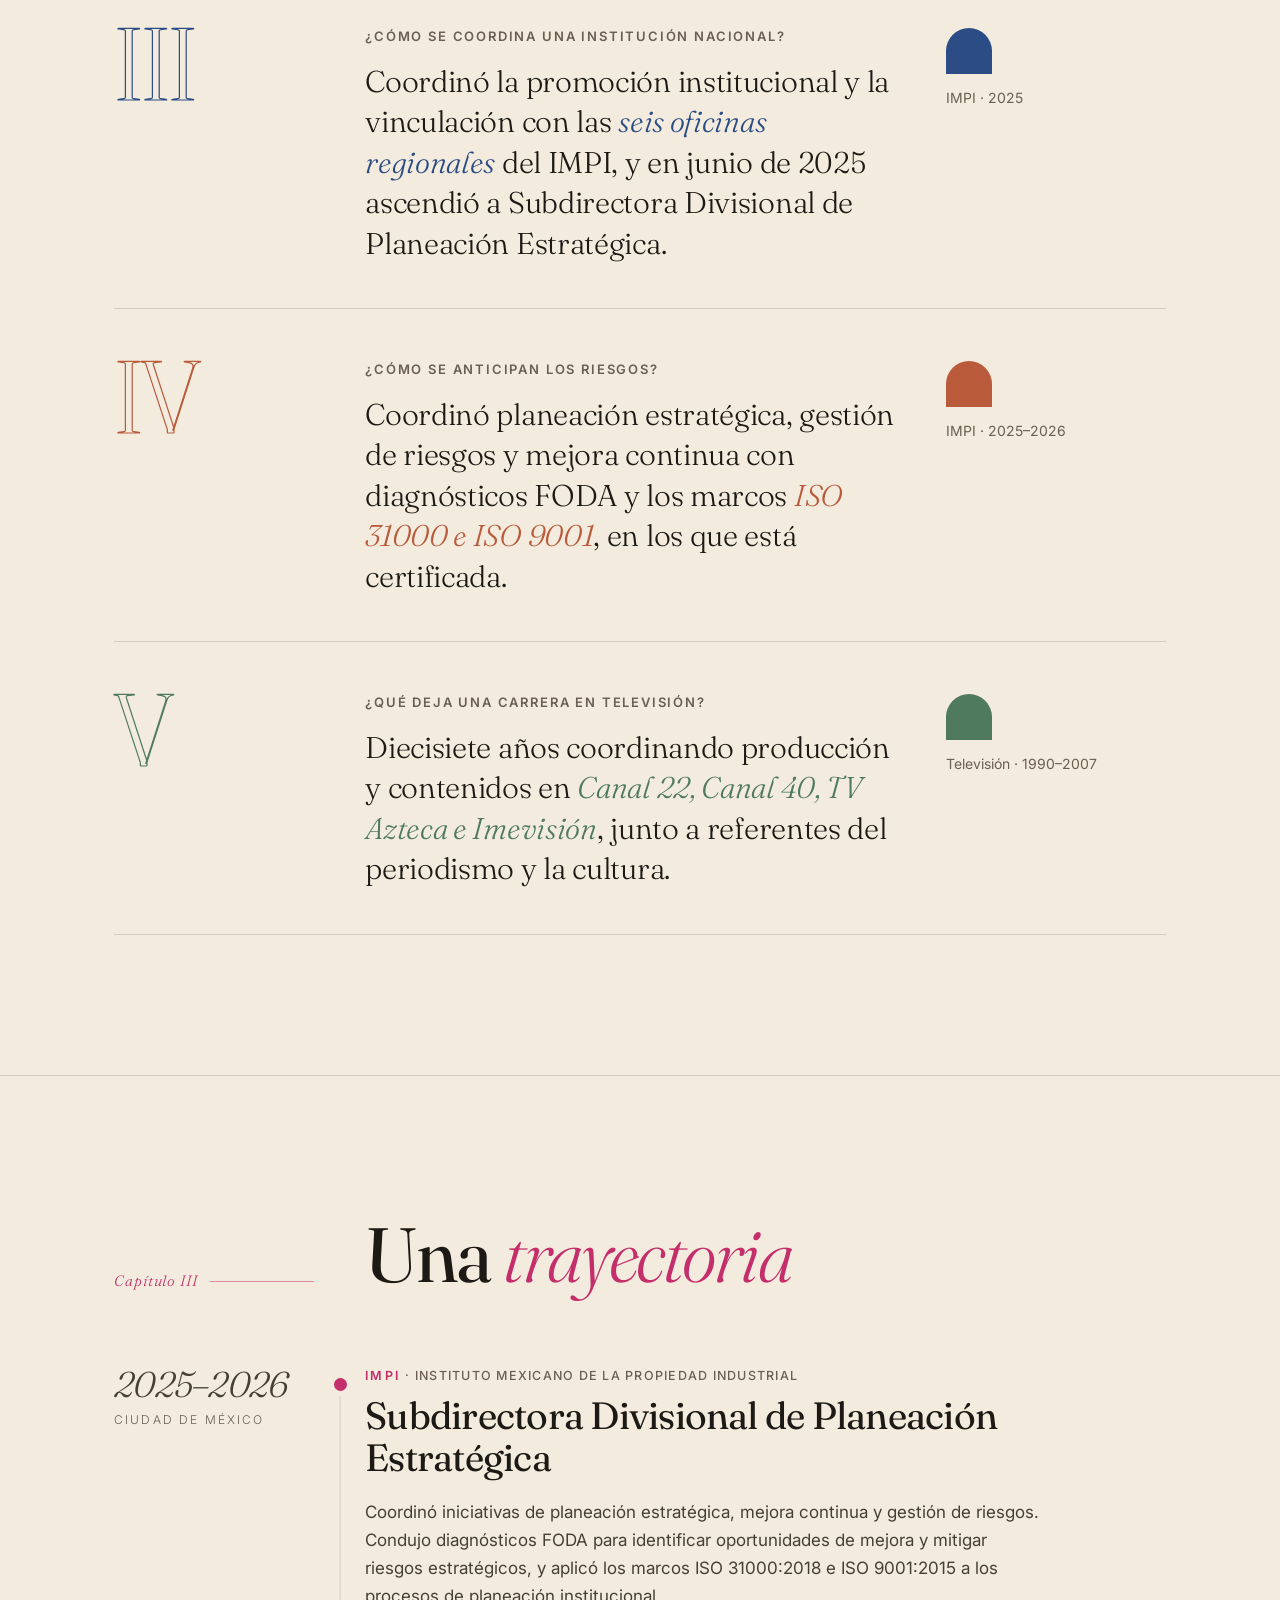
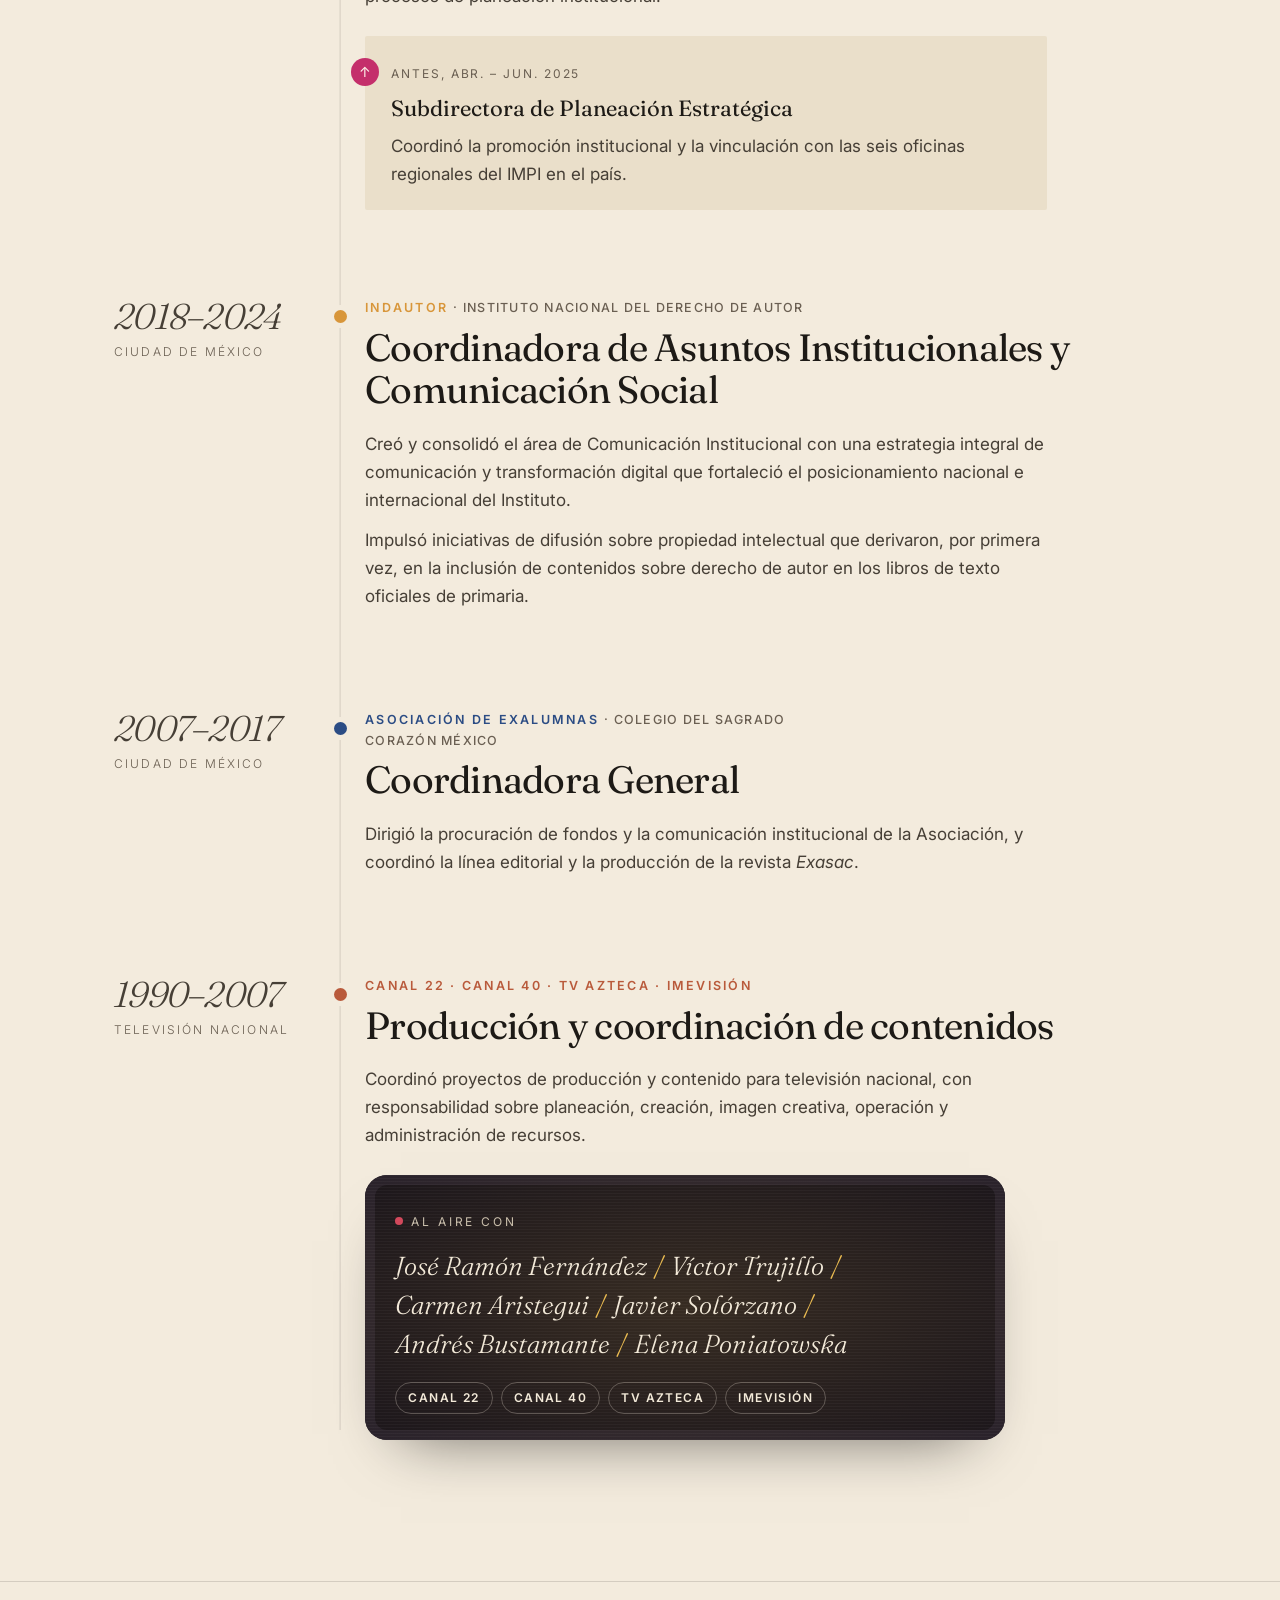
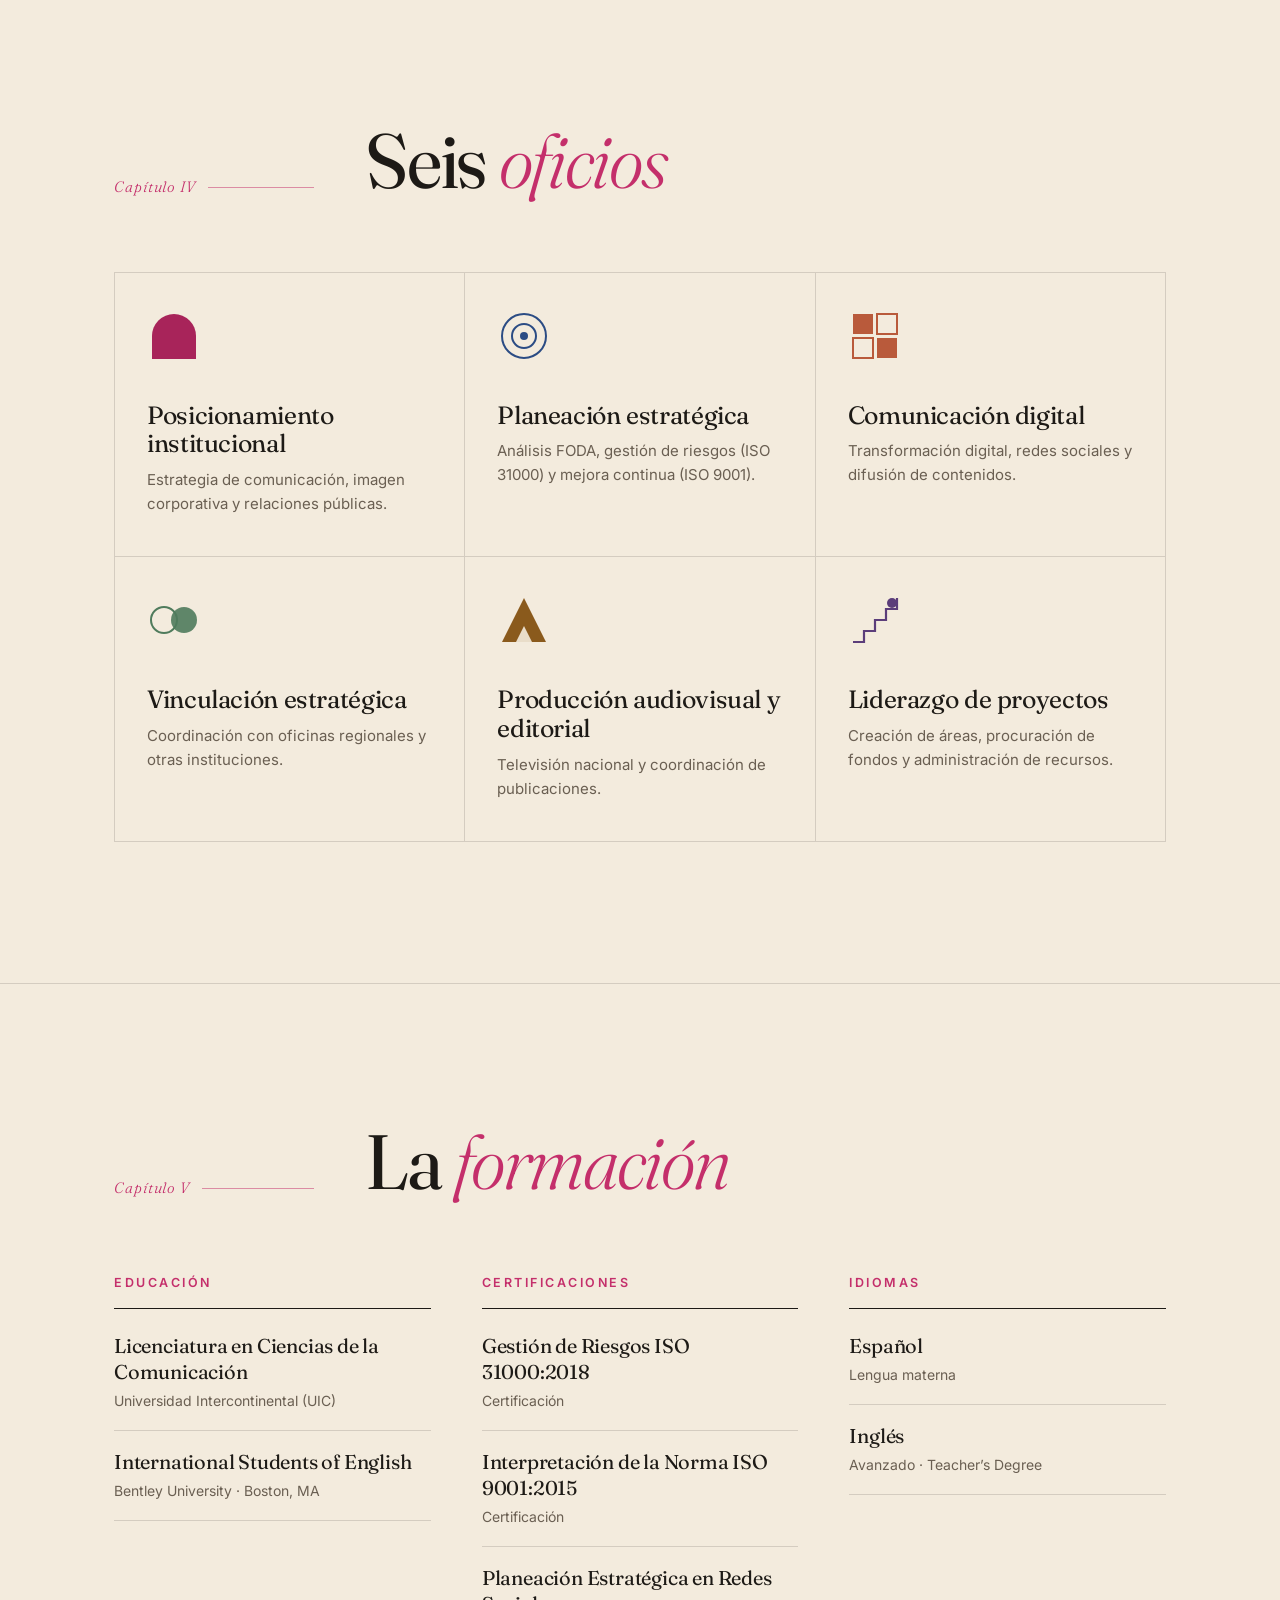
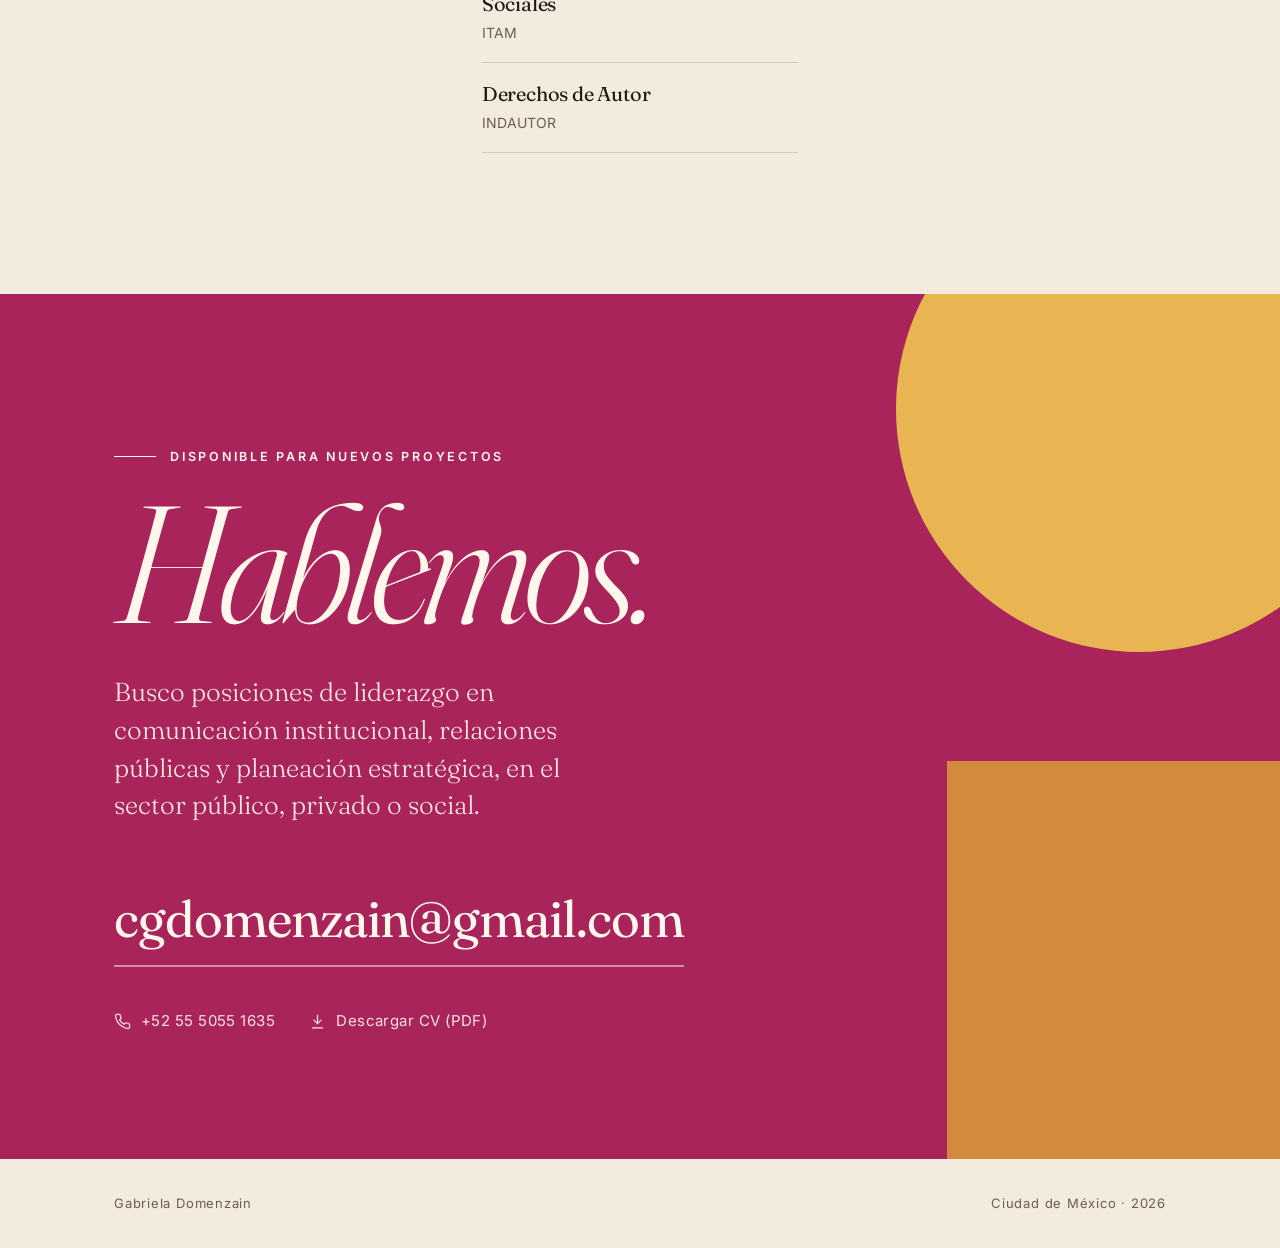
==== commit 3336fd26: "Corregir trayectoria en IMPI e INDAUTOR Co-Authored-By: Claude Opus 5.5 <noreply@anthropic.com>" ====
--- a/index.html
+++ b/index.html
@@ -134,8 +134,8 @@
  "memberOf": [
   {
    "@type": "OrganizationRole",
-   "roleName": "Subdirectora de Planeación Estratégica",
-   "startDate": "2025",
+   "roleName": "Subdirectora Divisional de Planeación Estratégica",
+   "startDate": "2025-06",
    "endDate": "2026",
    "memberOf": {
     "@type": "GovernmentOrganization",
@@ -146,9 +146,9 @@
   },
   {
    "@type": "OrganizationRole",
-   "roleName": "Especialista en Propiedad Industrial",
-   "startDate": "2025",
-   "endDate": "2025",
+   "roleName": "Subdirectora de Planeación Estratégica",
+   "startDate": "2025-04",
+   "endDate": "2025-06",
    "memberOf": {
     "@type": "GovernmentOrganization",
     "name": "Instituto Mexicano de la Propiedad Industrial",
@@ -159,8 +159,8 @@
   {
    "@type": "OrganizationRole",
    "roleName": "Coordinadora de Asuntos Institucionales y Comunicación Social",
-   "startDate": "2019",
-   "endDate": "2024",
+   "startDate": "2018-02",
+   "endDate": "2024-12",
    "memberOf": {
     "@type": "GovernmentOrganization",
     "name": "Instituto Nacional del Derecho de Autor",
@@ -332,7 +332,7 @@
       <div class="side">Perfil profesional</div>
       <div class="perfil reveal">
         <p>Ejecutiva de <strong>comunicación institucional y planeación estratégica</strong> con más de 30 años de trayectoria en el sector público, educativo, social y en televisión nacional.</p>
-        <p>Especialista en posicionamiento institucional, imagen corporativa, comunicación digital y vinculación estratégica. Su último cargo fue la <strong>Subdirección de Planeación Estratégica del IMPI</strong>, donde coordinó planeación, gestión de riesgos y mejora continua bajo estándares ISO.</p>
+        <p>Especialista en posicionamiento institucional, imagen corporativa, comunicación digital y vinculación estratégica. Su último cargo fue la <strong>Subdirección Divisional de Planeación Estratégica del IMPI</strong>, donde coordinó planeación, gestión de riesgos y mejora continua bajo estándares ISO.</p>
         <p class="pull">Ha creado áreas de comunicación desde cero y llevado la propiedad intelectual a los libros de texto del país.</p>
       </div>
     </div>
@@ -360,7 +360,7 @@
           <p class="q">¿Cómo se lleva la propiedad intelectual al aula?</p>
           <p class="a">Sus iniciativas de difusión lograron, <em>por primera vez</em>, que los libros de texto oficiales de primaria incluyeran contenidos sobre derecho de autor.</p>
         </div>
-        <div class="meta"><span class="sw"></span>INDAUTOR · 2019–2024</div>
+        <div class="meta"><span class="sw"></span>INDAUTOR · 2018–2024</div>
       </li>
       <li class="logro reveal">
         <div class="rn" aria-hidden="true">II</div>
@@ -368,13 +368,13 @@
           <p class="q">¿Cómo se construye un área desde cero?</p>
           <p class="a">Creó y consolidó el área de Comunicación Institucional del INDAUTOR, con una estrategia integral de <em>comunicación y transformación digital</em>.</p>
         </div>
-        <div class="meta"><span class="sw"></span>INDAUTOR · 2019–2024</div>
+        <div class="meta"><span class="sw"></span>INDAUTOR · 2018–2024</div>
       </li>
       <li class="logro reveal">
         <div class="rn" aria-hidden="true">III</div>
         <div>
           <p class="q">¿Cómo se coordina una institución nacional?</p>
-          <p class="a">Coordinó la promoción institucional y la vinculación con las <em>seis oficinas regionales</em> del IMPI, y asumió ese mismo año la Subdirección de Planeación Estratégica.</p>
+          <p class="a">Coordinó la promoción institucional y la vinculación con las <em>seis oficinas regionales</em> del IMPI, y en junio de 2025 ascendió a Subdirectora Divisional de Planeación Estratégica.</p>
         </div>
         <div class="meta"><span class="sw"></span>IMPI · 2025</div>
       </li>
@@ -410,17 +410,17 @@
         <div class="when">2025–2026<small>Ciudad de México</small></div>
         <div>
           <p class="org">IMPI <span>· Instituto Mexicano de la Propiedad Industrial</span></p>
-          <h3>Subdirectora de Planeación Estratégica</h3>
+          <h3>Subdirectora Divisional de Planeación Estratégica</h3>
           <p>Coordinó iniciativas de planeación estratégica, mejora continua y gestión de riesgos. Condujo diagnósticos FODA para identificar oportunidades de mejora y mitigar riesgos estratégicos, y aplicó los marcos ISO 31000:2018 e ISO 9001:2015 a los procesos de planeación institucional.</p>
           <div class="promo">
-            <span class="tag">Antes, en 2025</span>
-            <h4>Especialista en Propiedad Industrial</h4>
+            <span class="tag">Antes, abr. – jun. 2025</span>
+            <h4>Subdirectora de Planeación Estratégica</h4>
             <p>Coordinó la promoción institucional y la vinculación con las seis oficinas regionales del IMPI en el país.</p>
           </div>
         </div>
       </li>
       <li class="job reveal">
-        <div class="when">2019–2024<small>Ciudad de México</small></div>
+        <div class="when">2018–2024<small>Ciudad de México</small></div>
         <div>
           <p class="org">INDAUTOR <span>· Instituto Nacional del Derecho de Autor</span></p>
           <h3>Coordinadora de Asuntos Institucionales y Comunicación Social</h3>
